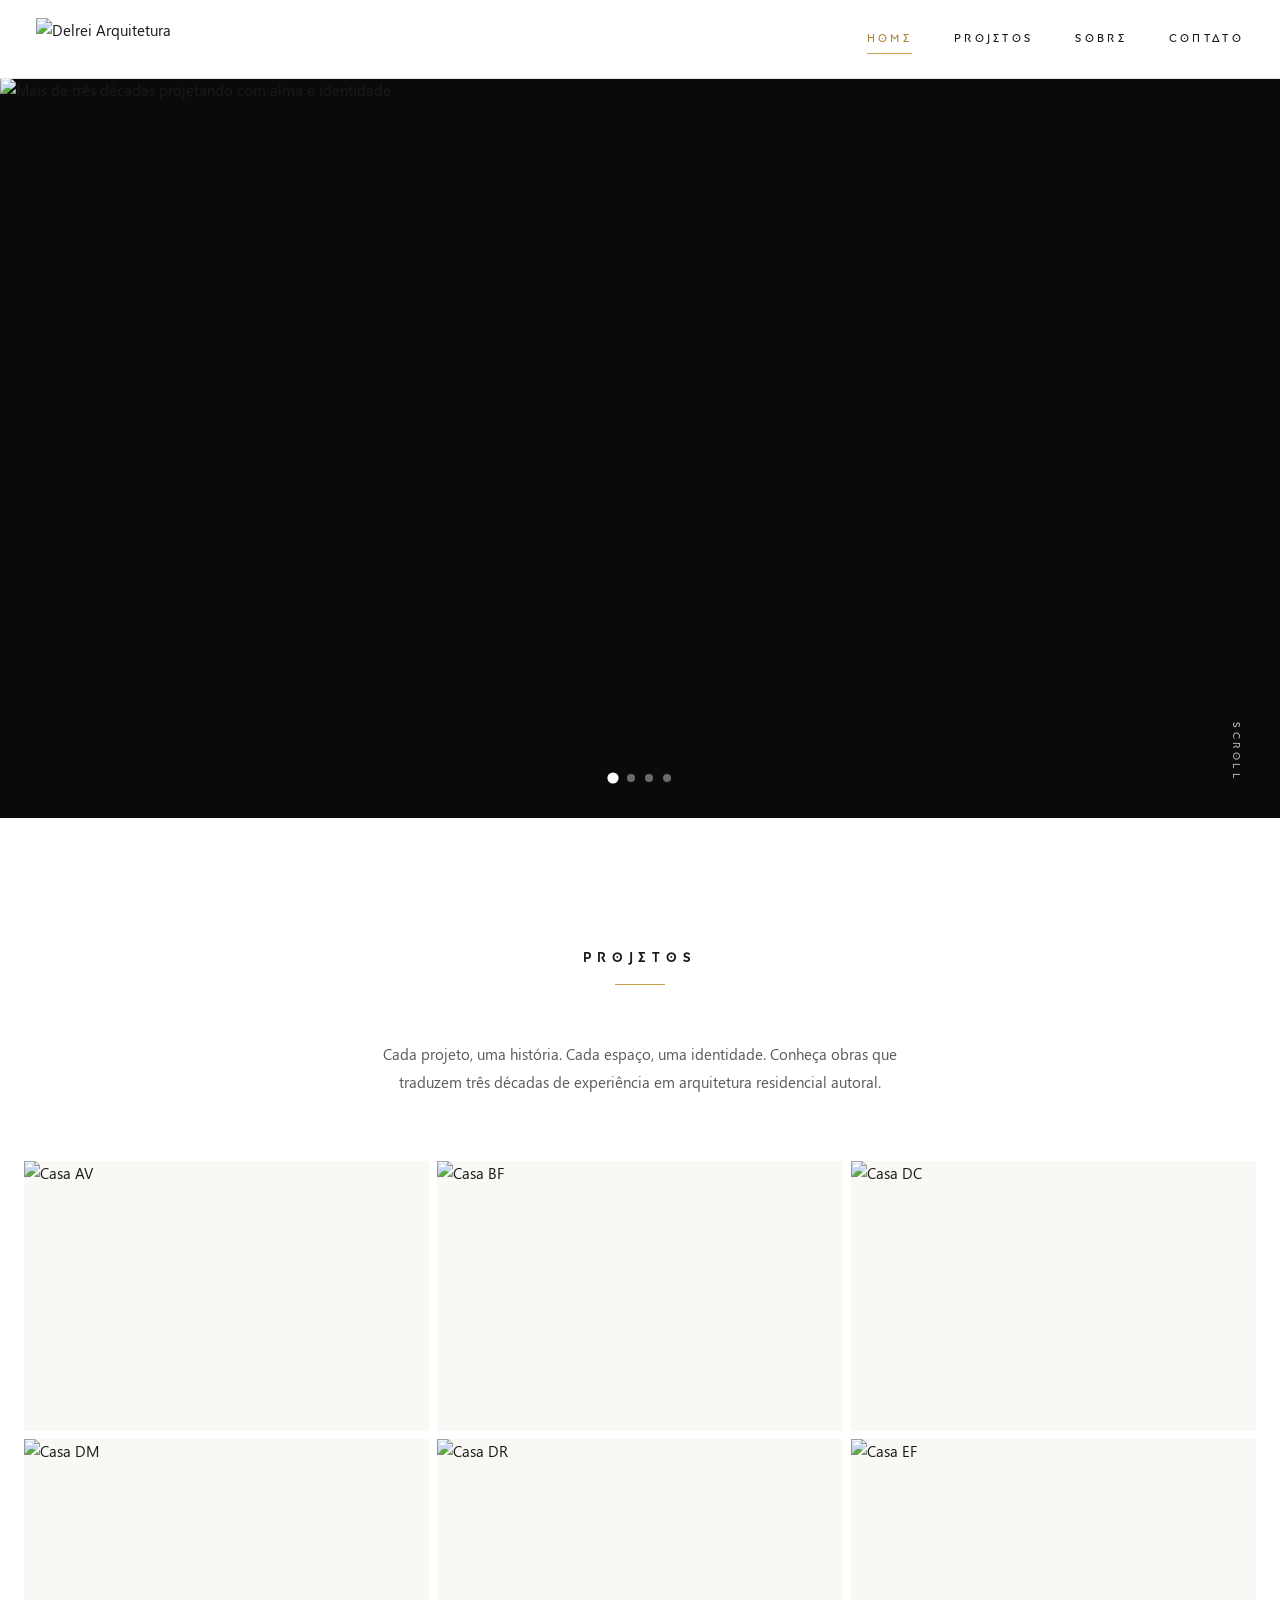
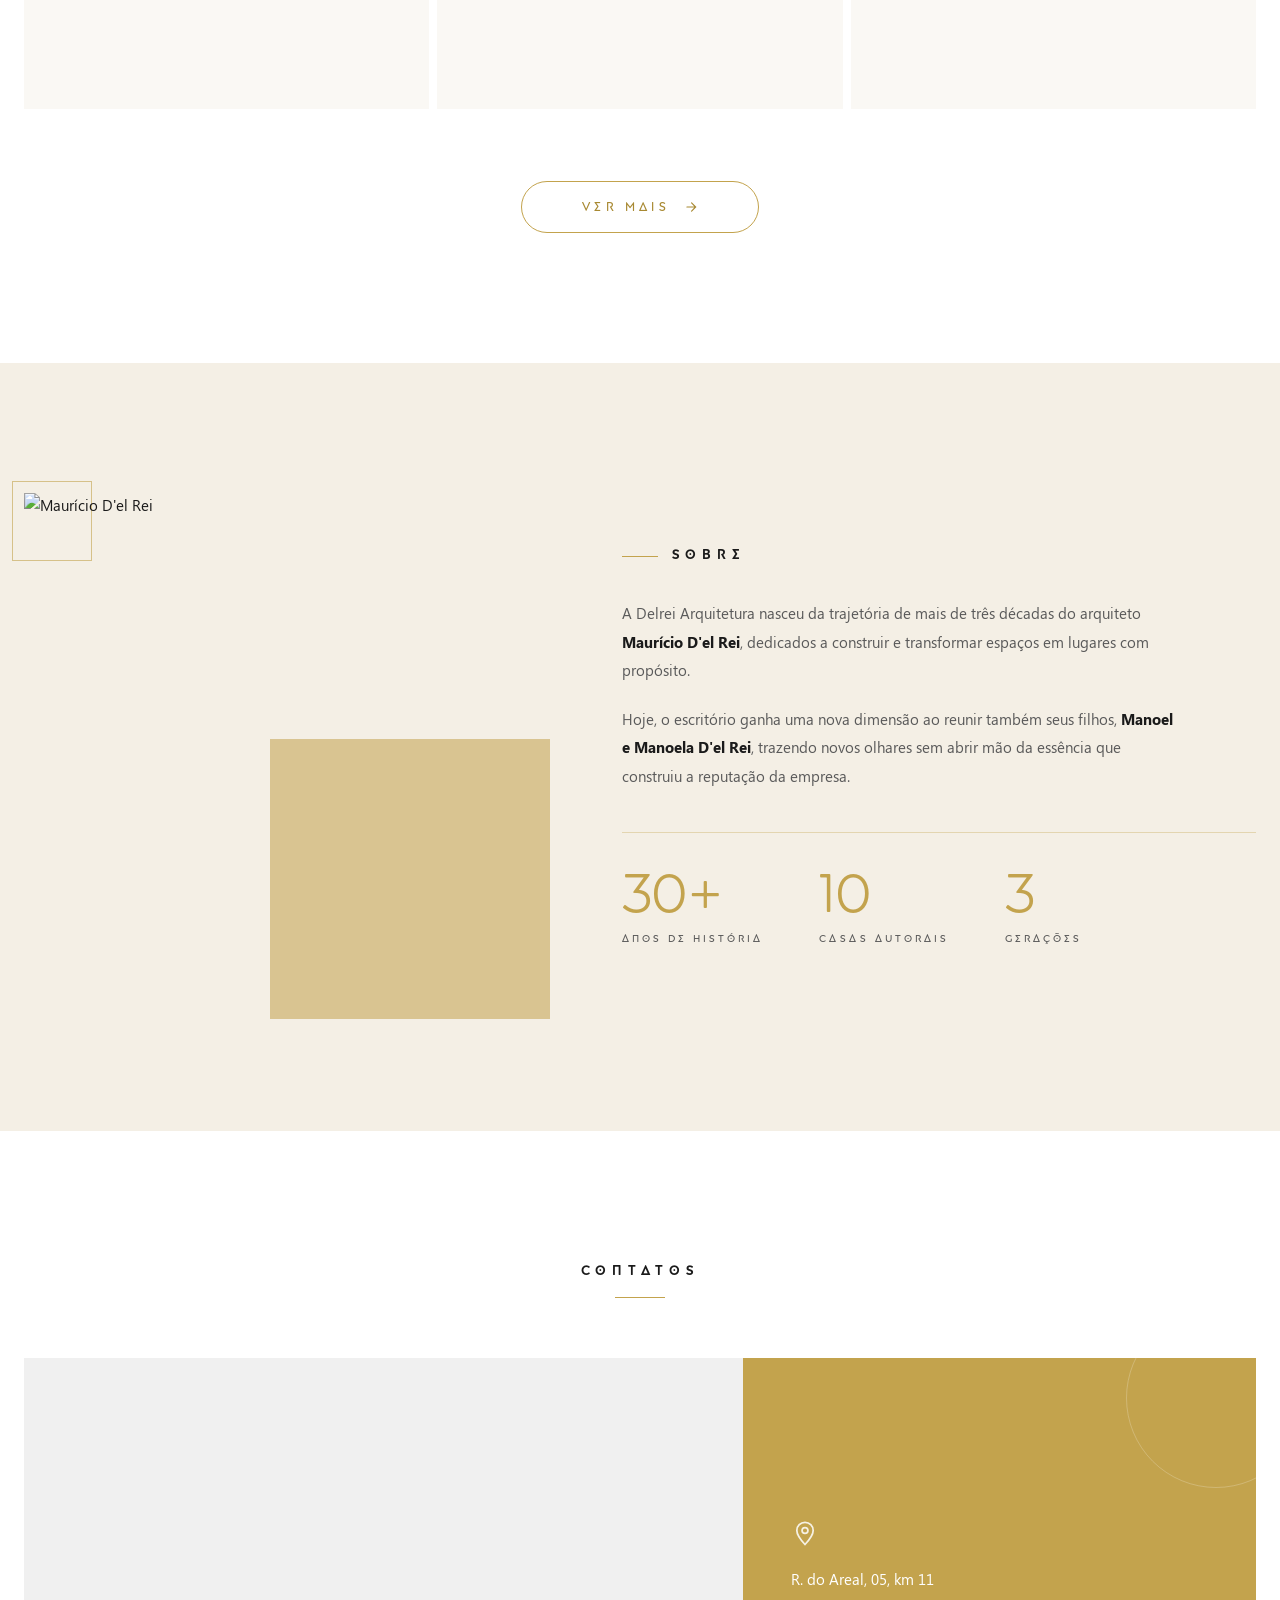
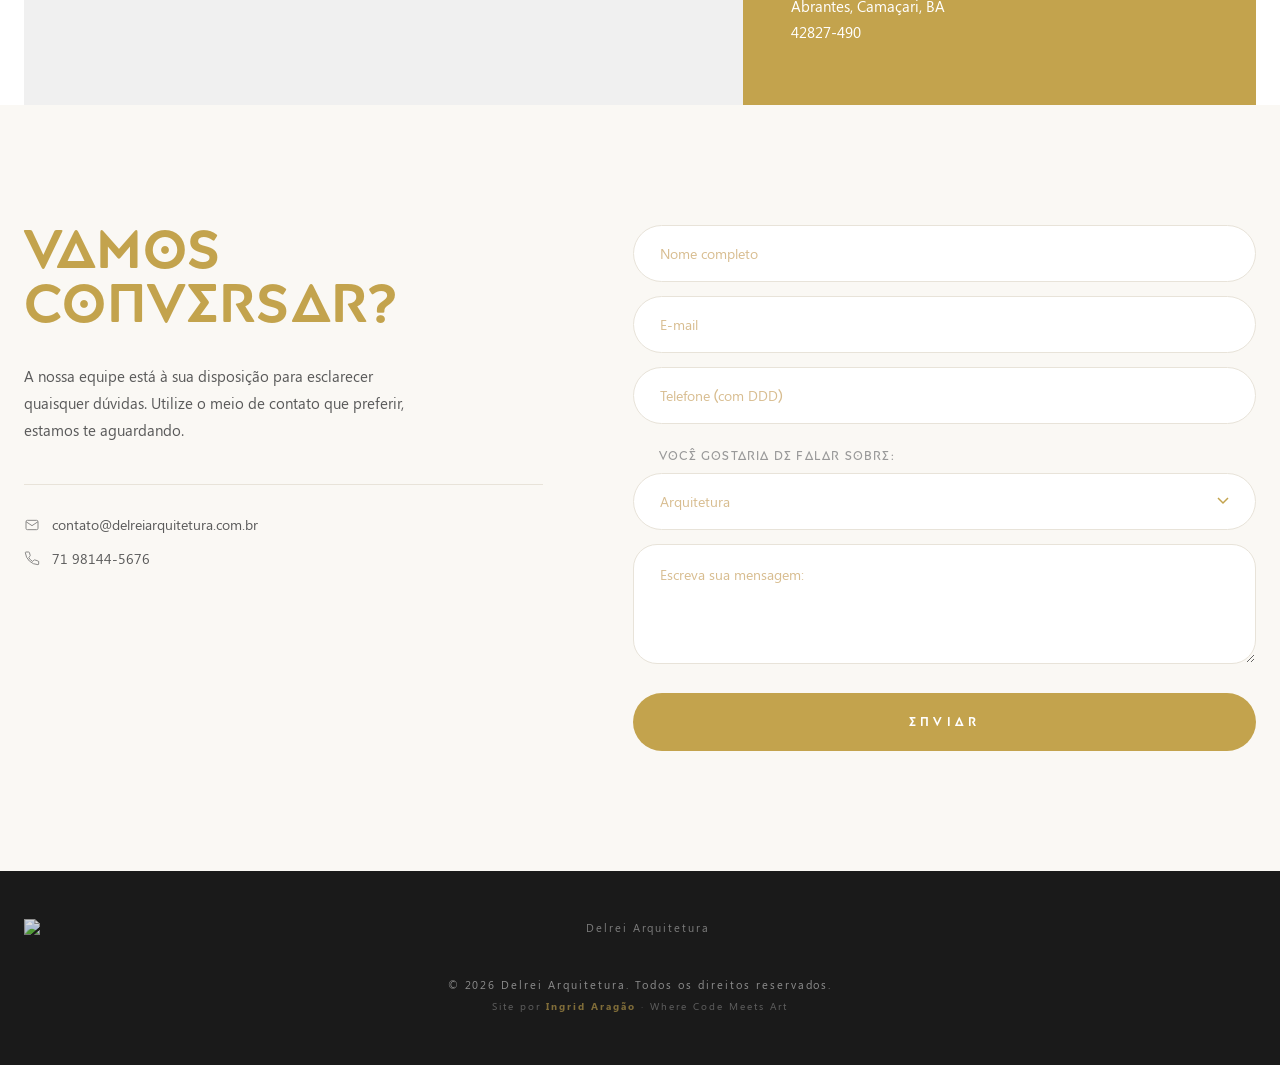
==== index.html @ cf005f05 "Add files via upload" ====
<!DOCTYPE html>
<html lang="pt-BR">
<head>
<meta charset="UTF-8">
<meta name="viewport" content="width=device-width, initial-scale=1">
<meta name="description" content="Delrei Arquitetura. Mais de três décadas projetando com alma e identidade. Camaçari, Bahia.">
<title>Delrei Arquitetura | Mais de três décadas projetando com alma e identidade</title>
<link rel="icon" type="image/png" href="img/logo-preto.png">
<style>
/* === FONTES OFICIAIS === */
@font-face{font-family:'Posterama';src:url('fonts/posterama-light.otf') format('opentype');font-weight:300;font-style:normal;font-display:swap}
@font-face{font-family:'Posterama';src:url('fonts/posterama-regular.otf') format('opentype');font-weight:400;font-style:normal;font-display:swap}
@font-face{font-family:'Posterama';src:url('fonts/posterama-semibold.otf') format('opentype');font-weight:600;font-style:normal;font-display:swap}
@font-face{font-family:'Posterama';src:url('fonts/posterama-bold.otf') format('opentype');font-weight:700;font-style:normal;font-display:swap}
@font-face{font-family:'Segoe UI';src:url('fonts/segoe-ui.ttf') format('truetype');font-weight:400;font-style:normal;font-display:swap}
@font-face{font-family:'Segoe UI';src:url('fonts/segoe-ui-bold.ttf') format('truetype');font-weight:700;font-style:normal;font-display:swap}
@font-face{font-family:'Segoe UI';src:url('fonts/segoe-ui-italic.ttf') format('truetype');font-weight:400;font-style:italic;font-display:swap}

:root{
  --gold:#C3A34D; --gold-dark:#A88932; --gold-soft:#D8BD90;
  --black:#1a1a1a; --grey-text:#5a5a5a; --grey-soft:#999; --grey-line:#e8e3d9;
  --cream:#FAF8F4; --cream-warm:#F4EFE5; --white:#FFFFFF;
  --font-display:'Posterama',sans-serif;
  --font-body:'Segoe UI','Posterama',sans-serif;
  --max-width:1340px; --section-padding:130px 24px;
}
*,*::before,*::after{box-sizing:border-box}
html{scroll-behavior:smooth}
body{margin:0;font-family:var(--font-body);font-weight:400;font-size:15px;line-height:1.7;color:var(--black);background:var(--white);-webkit-font-smoothing:antialiased;overflow-x:hidden}
img{max-width:100%;display:block}
a{color:inherit;text-decoration:none;transition:color .3s ease}
button{font-family:inherit;cursor:pointer;border:none;background:none;color:inherit}

/* SPLASH */
.splash{position:fixed;inset:0;z-index:9999;background:var(--white);display:flex;align-items:center;justify-content:center;transition:opacity .8s ease, visibility .8s ease}
.splash.is-hidden{opacity:0;visibility:hidden}
.splash img{width:200px;animation:splashIn 1s cubic-bezier(.16,1,.3,1)}
@keyframes splashIn{from{opacity:0;transform:translateY(10px)}to{opacity:1;transform:none}}

/* HEADER */
.site-header{position:fixed;top:0;left:0;right:0;z-index:100;background:rgba(255,255,255,.96);backdrop-filter:blur(14px);-webkit-backdrop-filter:blur(14px);border-bottom:1px solid var(--grey-line);transition:transform .4s ease}
.site-header.is-hidden{transform:translateY(-100%)}
.site-header .container{display:flex;align-items:center;justify-content:space-between;padding:18px 36px;max-width:none}
.site-logo img{height:42px;transition:opacity .3s}
.site-logo:hover img{opacity:.7}
.site-nav{display:flex;gap:42px}
.site-nav a{font-family:var(--font-display);font-size:11px;letter-spacing:.3em;text-transform:uppercase;font-weight:400;color:var(--black);position:relative;padding:6px 0}
.site-nav a::after{content:'';position:absolute;left:0;bottom:0;height:1px;width:0;background:var(--gold);transition:width .35s cubic-bezier(.16,1,.3,1)}
.site-nav a:hover::after,.site-nav a.active::after{width:100%}
.site-nav a.active{color:var(--gold-dark)}
.menu-toggle{display:none;width:32px;height:32px;flex-direction:column;justify-content:center;gap:6px}
.menu-toggle span{width:24px;height:1px;background:var(--black);transition:all .3s;display:block}
.menu-toggle.is-open span:nth-child(1){transform:translateY(7px) rotate(45deg)}
.menu-toggle.is-open span:nth-child(2){opacity:0}
.menu-toggle.is-open span:nth-child(3){transform:translateY(-7px) rotate(-45deg)}

/* HERO */
.hero{position:relative;height:calc(100vh - 78px);min-height:540px;max-height:740px;overflow:hidden;background:#0a0a0a;margin-top:78px}
.hero-slides{position:absolute;inset:0}
.hero-slide{position:absolute;inset:0;opacity:0;transition:opacity 1.6s ease}
.hero-slide.is-active{opacity:1}

/* Slide marca: imagem inteira centrada, sem cortar */
.hero-img-marca{width:100%;height:100%;object-fit:contain;object-position:center;background:#0a0a0a;animation:fadeIn 1.2s ease}
@keyframes fadeIn{from{opacity:.6}to{opacity:1}}

/* Slide projeto: background com quadrante CSS */
.hero-slide-projeto{background-size:cover;background-position:center;filter:grayscale(100%) contrast(1.06) brightness(.88)}
.hero-slide-projeto::after{content:'';position:absolute;inset:0;background:linear-gradient(135deg,rgba(0,0,0,.05) 0%,rgba(0,0,0,.4) 100%)}

/* Quadrante só aparece nos slides projeto */
.hero-quadrant{position:absolute;top:0;left:0;width:clamp(360px,46%,560px);height:clamp(320px,64%,460px);background:var(--gold);padding:48px 56px;display:flex;align-items:center;border-bottom-right-radius:60% 50%;z-index:2;overflow:hidden;opacity:0;transition:opacity .9s ease;pointer-events:none}
.hero-quadrant.is-visible{opacity:1;pointer-events:auto}
.hero-quadrant::before{content:'';position:absolute;inset:0;background:url('img/textura.png') no-repeat center/cover;opacity:.3;mix-blend-mode:overlay}
.hero-text{width:100%;opacity:0;position:absolute;left:56px;right:56px;top:50%;transform:translateY(-50%) translateY(8px);transition:opacity .9s ease,transform .9s ease}
.hero-text.is-active{opacity:1;transform:translateY(-50%) translateY(0)}
.hero-title{font-family:var(--font-display);font-size:clamp(28px,3.4vw,46px);font-weight:300;letter-spacing:.16em;text-transform:uppercase;color:var(--white);margin:0 0 16px}
.hero-eyebrow{display:block;font-family:var(--font-display);font-size:11px;letter-spacing:.4em;text-transform:uppercase;color:rgba(255,255,255,.85);margin-bottom:18px;font-weight:400}
.hero-link{display:inline-block;margin-top:8px;padding:11px 28px;border:1px solid rgba(255,255,255,.65);color:var(--white);font-family:var(--font-display);font-size:11px;letter-spacing:.3em;text-transform:uppercase;border-radius:60px;transition:all .35s ease;width:fit-content;cursor:pointer;font-weight:400}
.hero-link:hover{background:var(--white);color:var(--gold-dark);border-color:var(--white)}

.hero-dots{position:absolute;bottom:36px;left:50%;transform:translateX(-50%);display:flex;gap:10px;z-index:3}
.hero-dot{width:8px;height:8px;border-radius:50%;background:rgba(255,255,255,.4);border:none;padding:0;transition:all .35s;cursor:pointer}
.hero-dot.is-active{background:var(--white);transform:scale(1.4)}
.hero-scroll{position:absolute;bottom:36px;right:36px;font-family:var(--font-display);font-size:10px;letter-spacing:.35em;text-transform:uppercase;color:rgba(255,255,255,.7);writing-mode:vertical-rl;z-index:3;animation:scrollHint 2.4s ease-in-out infinite}
@keyframes scrollHint{0%,100%{transform:translateY(0);opacity:.7}50%{transform:translateY(8px);opacity:1}}

/* TEXTURA SUTIL DE FUNDO */
.with-texture{position:relative}
.with-texture::before{content:'';position:absolute;inset:0;background:url('img/textura.png') no-repeat center/cover;opacity:.18;pointer-events:none;z-index:0}
.with-texture > *{position:relative;z-index:1}

/* SECTION TITLE */
.section-title{font-family:var(--font-display);font-size:13px;font-weight:600;letter-spacing:.45em;text-transform:uppercase;color:var(--black);margin:0 auto 56px;text-align:center;display:block;width:fit-content;position:relative}
.section-title::after{content:'';display:block;width:50px;height:1px;background:var(--gold);margin:14px auto 0}

/* PROJETOS */
.projetos{padding:var(--section-padding);background:var(--white);overflow:hidden}
.projetos-intro{text-align:center;max-width:580px;margin:0 auto 64px;color:var(--grey-text);font-size:15px;line-height:1.85;font-family:var(--font-body)}
.projetos-grid{display:grid;grid-template-columns:repeat(3,1fr);gap:8px;max-width:var(--max-width);margin:0 auto 72px}
.projeto-card{position:relative;overflow:hidden;aspect-ratio:3/2;cursor:pointer;display:block;background:var(--cream)}
.projeto-card img{width:100%;height:100%;object-fit:cover;transition:transform 1.2s cubic-bezier(.16,1,.3,1);filter:saturate(.9)}
.projeto-card:hover img{transform:scale(1.06);filter:saturate(1.05)}
.projeto-card::after{content:'';position:absolute;inset:0;background:rgba(0,0,0,0);transition:background .55s ease;z-index:1}
.projeto-card:hover::after{background:rgba(0,0,0,.62)}
.projeto-name{position:absolute;inset:0;display:flex;flex-direction:column;align-items:center;justify-content:center;text-align:center;color:var(--white);font-family:var(--font-display);font-size:clamp(15px,1.6vw,22px);font-weight:300;letter-spacing:.4em;text-transform:uppercase;padding:20px;opacity:0;transform:translateY(10px);transition:opacity .55s ease, transform .55s ease;z-index:2;pointer-events:none}
.projeto-card:hover .projeto-name{opacity:1;transform:translateY(0)}
.projeto-name::after{content:'';display:block;width:24px;height:1px;background:var(--gold);margin-top:14px;opacity:0;transition:opacity .55s ease .15s}
.projeto-card:hover .projeto-name::after{opacity:1}

.btn-vermais{display:flex;align-items:center;justify-content:center;gap:14px;margin:0 auto;padding:18px 60px;background:transparent;border:1px solid var(--gold);color:var(--gold-dark);font-family:var(--font-display);font-size:12px;letter-spacing:.35em;text-transform:uppercase;font-weight:400;border-radius:60px;cursor:pointer;transition:all .4s ease;width:fit-content}
.btn-vermais:hover{background:var(--gold);color:var(--white);transform:translateY(-2px);box-shadow:0 12px 28px rgba(195,163,77,.3)}
.btn-vermais svg{width:14px;height:14px;transition:transform .35s}
.btn-vermais:hover svg{transform:translateX(4px)}

/* SOBRE */
.sobre{padding:var(--section-padding);background:var(--cream-warm);overflow:hidden}
.sobre-grid{display:grid;grid-template-columns:1fr 1.25fr;gap:90px;align-items:center;max-width:var(--max-width);margin:0 auto}
.sobre-image{position:relative}
.sobre-image img{width:100%;aspect-ratio:1/1;object-fit:cover;position:relative;z-index:1}
.sobre-image::before{content:'';position:absolute;bottom:-18px;right:-18px;width:55%;height:55%;background:var(--gold);z-index:0;opacity:.55}
.sobre-image::after{content:'';position:absolute;top:-12px;left:-12px;width:80px;height:80px;border:1px solid var(--gold);z-index:0;opacity:.6}
.sobre-content .section-title{margin:0 0 32px;text-align:left;width:auto;padding-left:50px;display:block}
.sobre-content .section-title::after{display:none}
.sobre-content .section-title::before{content:'';position:absolute;left:0;top:50%;width:36px;height:1px;background:var(--gold)}
.sobre-text{font-family:var(--font-body);font-size:15px;line-height:1.9;color:var(--grey-text);margin-bottom:20px;max-width:560px}
.sobre-text strong{color:var(--black);font-weight:700}
.sobre-stats{display:flex;gap:56px;margin-top:42px;padding-top:36px;border-top:1px solid rgba(195,163,77,.35)}
.sobre-stat-num{font-family:var(--font-display);font-style:normal;font-size:54px;font-weight:300;color:var(--gold);line-height:1;display:block;letter-spacing:-.02em}
.sobre-stat-label{display:block;font-family:var(--font-display);font-size:10px;letter-spacing:.3em;text-transform:uppercase;color:var(--grey-text);margin-top:8px;font-weight:400}

/* CONTATOS */
.contatos{padding:130px 24px 0}
.contatos .section-title{margin-bottom:60px}
.contatos-grid{display:grid;grid-template-columns:1.4fr 1fr;max-width:var(--max-width);margin:0 auto;min-height:340px}
.map-wrapper{position:relative;background:#f0f0f0;overflow:hidden}
.map-wrapper iframe{width:100%;height:100%;min-height:340px;border:0;filter:grayscale(35%) contrast(1.05)}
.address-card{background:var(--gold);color:var(--white);padding:60px 48px;display:flex;flex-direction:column;justify-content:flex-end;position:relative;overflow:hidden}
.address-card::before{content:'';position:absolute;top:-50px;right:-50px;width:180px;height:180px;border:1px solid rgba(255,255,255,.22);border-radius:50%}
.address-card::after{content:'';position:absolute;inset:0;background:url('img/textura.png') no-repeat center/cover;opacity:.18;mix-blend-mode:overlay;pointer-events:none}
.address-card .address-icon{width:28px;height:28px;margin-bottom:18px;opacity:.85;position:relative;z-index:1}
.address-card p{font-family:var(--font-body);font-size:15px;line-height:1.75;margin:0;font-weight:400;position:relative;z-index:1}

/* FORM */
.contato-form{padding:120px 24px;background:var(--cream);position:relative;overflow:hidden}
.contato-form::before{content:'';position:absolute;inset:0;background:url('img/textura.png') no-repeat center/cover;opacity:.15;pointer-events:none}
.form-grid{display:grid;grid-template-columns:1fr 1.2fr;gap:90px;max-width:var(--max-width);margin:0 auto;align-items:start;position:relative;z-index:1}
.form-intro h2{font-family:var(--font-display);font-size:clamp(38px,4.2vw,60px);line-height:1;font-weight:600;text-transform:uppercase;color:var(--gold);margin:0 0 30px;letter-spacing:.02em}
.form-intro p{font-family:var(--font-body);font-size:15px;line-height:1.8;color:var(--grey-text);margin:0 0 16px;max-width:380px}
.form-contacts{margin-top:40px;padding-top:28px;border-top:1px solid var(--grey-line);font-size:14px;color:var(--grey-text)}
.form-contacts a{font-family:var(--font-body);color:var(--grey-text);display:flex;align-items:center;gap:12px;margin-bottom:10px;transition:color .3s}
.form-contacts a:hover{color:var(--gold-dark)}
.form-contacts svg{width:16px;height:16px;opacity:.7;flex-shrink:0}
.contato-form input,.contato-form select,.contato-form textarea{width:100%;padding:18px 26px;border:1px solid var(--grey-line);border-radius:100px;background:var(--white);font-family:var(--font-body);font-size:14px;color:var(--grey-text);margin-bottom:14px;outline:none;transition:all .3s ease}
.contato-form textarea{border-radius:24px;min-height:120px;resize:vertical;padding-top:20px}
.contato-form input:focus,.contato-form select:focus,.contato-form textarea:focus{border-color:var(--gold);box-shadow:0 4px 24px rgba(195,163,77,.18)}
.contato-form input::placeholder,.contato-form textarea::placeholder{color:var(--gold-soft);opacity:1;font-family:var(--font-body)}
.contato-form select{appearance:none;background-image:url("data:image/svg+xml;utf8,<svg xmlns='http://www.w3.org/2000/svg' viewBox='0 0 12 8'><path d='M1 1l5 5 5-5' stroke='%23C3A34D' stroke-width='1.5' fill='none'/></svg>");background-repeat:no-repeat;background-position:right 26px center;background-size:12px;color:var(--gold-soft)}
.contato-form .field-label{display:block;font-family:var(--font-display);font-size:12px;color:var(--grey-soft);margin:8px 26px 6px;letter-spacing:.1em;text-transform:uppercase}
.contato-form button[type="submit"]{width:100%;padding:22px;background:var(--gold);color:var(--white);border-radius:100px;font-family:var(--font-display);font-size:12px;letter-spacing:.35em;text-transform:uppercase;font-weight:600;border:none;cursor:pointer;transition:all .35s ease;margin-top:8px}
.contato-form button[type="submit"]:hover{background:var(--gold-dark);transform:translateY(-2px);box-shadow:0 14px 30px rgba(195,163,77,.4)}
.contato-form button[type="submit"]:disabled{opacity:.7;cursor:wait;transform:none}
.form-msg{padding:18px 24px;border-radius:60px;margin-bottom:18px;font-family:var(--font-body);font-size:13px;text-align:center}
.form-msg--ok{background:var(--white);border:1px solid var(--gold);color:var(--gold-dark)}

/* FOOTER */
.site-footer{padding:48px 24px;text-align:center;font-family:var(--font-body);font-size:11px;letter-spacing:.18em;background:var(--black);color:rgba(255,255,255,.5)}
.site-footer img{height:38px;margin:0 auto 18px;opacity:.85}
.site-footer a{color:var(--gold);font-weight:600}
.site-footer p{margin:0;line-height:1.9}

/* REVEAL */
.reveal{opacity:0;transform:translateY(28px);transition:opacity .9s ease,transform .9s ease}
.reveal.is-visible{opacity:1;transform:translateY(0)}
.reveal-stagger>*{opacity:0;transform:translateY(28px);transition:opacity .8s ease,transform .8s ease}
.reveal-stagger.is-visible>*{opacity:1;transform:translateY(0)}
.reveal-stagger.is-visible>*:nth-child(1){transition-delay:0s}
.reveal-stagger.is-visible>*:nth-child(2){transition-delay:.08s}
.reveal-stagger.is-visible>*:nth-child(3){transition-delay:.16s}
.reveal-stagger.is-visible>*:nth-child(4){transition-delay:.24s}
.reveal-stagger.is-visible>*:nth-child(5){transition-delay:.32s}
.reveal-stagger.is-visible>*:nth-child(6){transition-delay:.4s}
.reveal-stagger.is-visible>*:nth-child(7){transition-delay:.48s}
.reveal-stagger.is-visible>*:nth-child(8){transition-delay:.56s}
.reveal-stagger.is-visible>*:nth-child(9){transition-delay:.64s}
.reveal-stagger.is-visible>*:nth-child(10){transition-delay:.72s}

/* LIGHTBOX */
.lightbox{position:fixed;inset:0;background:rgba(10,10,10,.97);display:none;align-items:center;justify-content:center;z-index:9000}
.lightbox.is-open{display:flex}
.lightbox-content{position:relative;max-width:95%;max-height:95vh;width:100%;height:100%;display:flex;flex-direction:column;align-items:center;justify-content:center}
.lightbox-header{position:absolute;top:28px;left:0;right:0;display:flex;justify-content:space-between;align-items:flex-start;padding:0 36px;color:var(--white);z-index:1}
.lightbox-title-wrap{flex:1;text-align:center;padding:0 60px}
.lightbox-title{font-family:var(--font-display);font-size:14px;letter-spacing:.45em;text-transform:uppercase;font-weight:300;margin:0 0 6px;color:var(--white)}
.lightbox-counter{font-family:var(--font-display);font-size:11px;color:rgba(255,255,255,.55);letter-spacing:.25em;font-weight:400}
.lightbox-close{background:none;border:none;color:var(--white);font-size:36px;cursor:pointer;line-height:1;font-weight:200;padding:0;width:40px;height:40px;display:flex;align-items:center;justify-content:center;transition:transform .3s;flex-shrink:0}
.lightbox-close:hover{transform:rotate(90deg)}
.lightbox-img-wrap{display:flex;align-items:center;justify-content:center;width:100%;height:100%;padding:120px 100px 200px}
.lightbox-img{max-width:100%;max-height:100%;object-fit:contain;box-shadow:0 24px 70px rgba(0,0,0,.7)}
.lightbox-nav{position:absolute;top:50%;transform:translateY(-50%);background:rgba(255,255,255,.08);border:1px solid rgba(255,255,255,.18);color:var(--white);width:54px;height:54px;border-radius:50%;cursor:pointer;display:flex;align-items:center;justify-content:center;transition:all .3s;font-size:22px;backdrop-filter:blur(8px)}
.lightbox-nav:hover{background:var(--gold);border-color:var(--gold);transform:translateY(-50%) scale(1.08)}
.lightbox-prev{left:32px}
.lightbox-next{right:32px}
.lightbox-description{position:absolute;bottom:32px;left:50%;transform:translateX(-50%);max-width:760px;width:92%;text-align:center;color:rgba(255,255,255,.92);font-family:var(--font-body);font-size:14px;line-height:1.85;padding:24px 32px;background:rgba(0,0,0,.55);backdrop-filter:blur(10px);border-radius:12px;border:1px solid rgba(195,163,77,.2);font-weight:400;max-height:38vh;overflow-y:auto;scrollbar-width:thin;scrollbar-color:var(--gold) transparent}
.lightbox-description::-webkit-scrollbar{width:4px}
.lightbox-description::-webkit-scrollbar-thumb{background:var(--gold);border-radius:2px}

/* RESPONSIVE */
@media(max-width:1024px){
  .projetos-grid{grid-template-columns:repeat(2,1fr)}
  .sobre-grid{gap:60px}
}
@media(max-width:900px){
  :root{--section-padding:72px 20px}
  .menu-toggle{display:flex}
  .site-header .container{padding:14px 20px}
  .site-nav{position:fixed;top:64px;left:0;right:0;background:var(--white);flex-direction:column;padding:32px 24px;gap:22px;border-bottom:1px solid var(--grey-line);transform:translateY(-120%);transition:transform .45s ease;align-items:flex-start}
  .site-nav.is-open{transform:translateY(0)}
  .hero{margin-top:64px;height:calc(85vh - 64px);min-height:520px}
  .hero-quadrant{width:82%;height:50%;padding:32px 28px;border-bottom-right-radius:50% 40%}
  .hero-text{left:28px;right:28px}
  .sobre-grid{grid-template-columns:1fr;gap:48px}
  .sobre-image::before,.sobre-image::after{display:none}
  .sobre-stats{gap:32px}
  .sobre-stat-num{font-size:38px}
  .contatos-grid{grid-template-columns:1fr}
  .map-wrapper iframe{min-height:240px}
  .address-card{padding:36px 28px}
  .form-grid{grid-template-columns:1fr;gap:40px}
  .form-intro p{max-width:100%}
  .lightbox-img-wrap{padding:90px 16px 240px}
  .lightbox-nav{width:44px;height:44px}
  .lightbox-prev{left:12px}
  .lightbox-next{right:12px}
  .lightbox-description{font-size:13px;padding:18px 20px;line-height:1.7;max-height:42vh}
}
@media(max-width:600px){
  .projetos-grid{grid-template-columns:1fr;gap:8px}
  .projeto-name{font-size:16px;letter-spacing:.3em}
  .hero-title{font-size:24px;letter-spacing:.15em}
  .lightbox-header{padding:0 16px}
  .lightbox-title{font-size:12px;letter-spacing:.3em}
}
</style>
</head>
<body>

<div class="splash" id="splash">
  <img src="img/logo-preto.png" alt="Delrei Arquitetura">
</div>

<header class="site-header" id="header">
  <div class="container">
    <a href="#home" class="site-logo">
      <img src="img/logo-preto.png" alt="Delrei Arquitetura">
    </a>
    <nav class="site-nav" id="nav">
      <a href="#home" class="active">HOME</a>
      <a href="#projetos">PROJETOS</a>
      <a href="#sobre">SOBRE</a>
      <a href="#contato">CONTATO</a>
    </nav>
    <button class="menu-toggle" id="menuToggle" aria-label="Menu">
      <span></span><span></span><span></span>
    </button>
  </div>
</header>

<main id="home">

  <!-- HERO -->
  <section class="hero">
    <div class="hero-slides" id="heroSlides">
      <!-- SLIDE 1: banner real inteiro, sem quadrante CSS -->
      <div class="hero-slide is-active">
        <img src="img/banner-marca.jpg" class="hero-img-marca" alt="Mais de três décadas projetando com alma e identidade">
      </div>
      <!-- SLIDES 2-4: foto do projeto + quadrante CSS dourado -->
      <div class="hero-slide hero-slide-projeto" style="background-image:url('img/projetos/casa-av.jpg')"></div>
      <div class="hero-slide hero-slide-projeto" style="background-image:url('img/projetos/casa-bf.jpg')"></div>
      <div class="hero-slide hero-slide-projeto" style="background-image:url('img/projetos/casa-dc.jpg')"></div>
    </div>

    <!-- Quadrante só aparece nos slides 2-4 -->
    <div class="hero-quadrant" id="heroQuadrant">
      <div class="hero-text" data-tipo="projeto" data-projeto="casa-av">
        <span class="hero-eyebrow">Projeto em destaque</span>
        <h2 class="hero-title">Casa AV</h2>
        <button class="hero-link" data-open-projeto="casa-av">Ver projeto</button>
      </div>
      <div class="hero-text" data-tipo="projeto" data-projeto="casa-bf">
        <span class="hero-eyebrow">Projeto em destaque</span>
        <h2 class="hero-title">Casa BF</h2>
        <button class="hero-link" data-open-projeto="casa-bf">Ver projeto</button>
      </div>
      <div class="hero-text" data-tipo="projeto" data-projeto="casa-dc">
        <span class="hero-eyebrow">Projeto em destaque</span>
        <h2 class="hero-title">Casa DC</h2>
        <button class="hero-link" data-open-projeto="casa-dc">Ver projeto</button>
      </div>
    </div>

    <div class="hero-dots">
      <button class="hero-dot is-active" data-slide="0" aria-label="Slide 1"></button>
      <button class="hero-dot" data-slide="1" aria-label="Slide 2"></button>
      <button class="hero-dot" data-slide="2" aria-label="Slide 3"></button>
      <button class="hero-dot" data-slide="3" aria-label="Slide 4"></button>
    </div>
    <span class="hero-scroll">scroll</span>
  </section>

  <!-- PROJETOS -->
  <section id="projetos" class="projetos with-texture">
    <h2 class="section-title">Projetos</h2>
    <p class="projetos-intro reveal">Cada projeto, uma história. Cada espaço, uma identidade. Conheça obras que traduzem três décadas de experiência em arquitetura residencial autoral.</p>

    <div class="projetos-grid reveal-stagger" id="projetosGridHome">
      <!-- Vai mostrar 6 primeiros, "Ver mais" mostra os 4 restantes -->
      <a href="#" class="projeto-card" data-open-projeto="casa-av"><img src="img/projetos/casa-av.jpg" alt="Casa AV" loading="lazy"><span class="projeto-name">Casa AV</span></a>
      <a href="#" class="projeto-card" data-open-projeto="casa-bf"><img src="img/projetos/casa-bf.jpg" alt="Casa BF" loading="lazy"><span class="projeto-name">Casa BF</span></a>
      <a href="#" class="projeto-card" data-open-projeto="casa-dc"><img src="img/projetos/casa-dc.jpg" alt="Casa DC" loading="lazy"><span class="projeto-name">Casa DC</span></a>
      <a href="#" class="projeto-card" data-open-projeto="casa-dm"><img src="img/projetos/casa-dm.jpg" alt="Casa DM" loading="lazy"><span class="projeto-name">Casa DM</span></a>
      <a href="#" class="projeto-card" data-open-projeto="casa-dr"><img src="img/projetos/casa-dr.jpg" alt="Casa DR" loading="lazy"><span class="projeto-name">Casa DR</span></a>
      <a href="#" class="projeto-card" data-open-projeto="casa-ef"><img src="img/projetos/casa-ef.jpg" alt="Casa EF" loading="lazy"><span class="projeto-name">Casa EF</span></a>
      <a href="#" class="projeto-card oculto" data-open-projeto="casa-gs" style="display:none"><img src="img/projetos/casa-gs.jpg" alt="Casa GS" loading="lazy"><span class="projeto-name">Casa GS</span></a>
      <a href="#" class="projeto-card oculto" data-open-projeto="casa-pe" style="display:none"><img src="img/projetos/casa-pe.jpg" alt="Casa PE" loading="lazy"><span class="projeto-name">Casa PE</span></a>
      <a href="#" class="projeto-card oculto" data-open-projeto="casa-raf" style="display:none"><img src="img/projetos/casa-raf.jpg" alt="Casa RAF" loading="lazy"><span class="projeto-name">Casa RAF</span></a>
      <a href="#" class="projeto-card oculto" data-open-projeto="casa-rm" style="display:none"><img src="img/projetos/casa-rm.jpg" alt="Casa RM" loading="lazy"><span class="projeto-name">Casa RM</span></a>
    </div>

    <button class="btn-vermais" id="btnVerMais">
      <span id="btnVerMaisText">Ver mais</span>
      <svg viewBox="0 0 24 24" fill="none" stroke="currentColor" stroke-width="2" stroke-linecap="round"><path d="M5 12h14M13 5l7 7-7 7"/></svg>
    </button>
  </section>

  <!-- SOBRE -->
  <section id="sobre" class="sobre">
    <div class="sobre-grid">
      <div class="sobre-image reveal">
        <img src="img/mauricio-sobre.jpg" alt="Maurício D'el Rei">
      </div>
      <div class="sobre-content reveal">
        <h2 class="section-title">Sobre</h2>
        <p class="sobre-text">A Delrei Arquitetura nasceu da trajetória de mais de três décadas do arquiteto <strong>Maurício D'el Rei</strong>, dedicados a construir e transformar espaços em lugares com propósito.</p>
        <p class="sobre-text">Hoje, o escritório ganha uma nova dimensão ao reunir também seus filhos, <strong>Manoel e Manoela D'el Rei</strong>, trazendo novos olhares sem abrir mão da essência que construiu a reputação da empresa.</p>
        <div class="sobre-stats">
          <div>
            <span class="sobre-stat-num">30+</span>
            <span class="sobre-stat-label">Anos de história</span>
          </div>
          <div>
            <span class="sobre-stat-num">10</span>
            <span class="sobre-stat-label">Casas autorais</span>
          </div>
          <div>
            <span class="sobre-stat-num">3</span>
            <span class="sobre-stat-label">Gerações</span>
          </div>
        </div>
      </div>
    </div>
  </section>

  <!-- CONTATOS -->
  <section id="contato" class="contatos">
    <h2 class="section-title">Contatos</h2>
    <div class="contatos-grid reveal">
      <div class="map-wrapper">
        <iframe src="https://www.google.com/maps?q=R.+do+Areal,+05+-+km+11+-+Abrantes,+Camaçari+-+BA,+42827-490&output=embed" loading="lazy" referrerpolicy="no-referrer-when-downgrade"></iframe>
      </div>
      <div class="address-card">
        <svg class="address-icon" viewBox="0 0 24 24" fill="none" stroke="currentColor" stroke-width="1.5"><path d="M12 21s-7-7.5-7-12a7 7 0 0 1 14 0c0 4.5-7 12-7 12z"/><circle cx="12" cy="9" r="2.5"/></svg>
        <p>R. do Areal, 05, km 11<br>Abrantes, Camaçari, BA<br>42827-490</p>
      </div>
    </div>
  </section>

  <!-- FORM -->
  <section class="contato-form">
    <div class="form-grid">
      <div class="form-intro reveal">
        <h2>Vamos conversar?</h2>
        <p>A nossa equipe está à sua disposição para esclarecer quaisquer dúvidas. Utilize o meio de contato que preferir, estamos te aguardando.</p>
        <div class="form-contacts">
          <a href="mailto:contato@delreiarquitetura.com.br">
            <svg viewBox="0 0 24 24" fill="none" stroke="currentColor" stroke-width="1.5"><rect x="3" y="5" width="18" height="14" rx="2"/><path d="M3 7l9 6 9-6"/></svg>
            contato@delreiarquitetura.com.br
          </a>
          <a href="tel:+5571981445676">
            <svg viewBox="0 0 24 24" fill="none" stroke="currentColor" stroke-width="1.5"><path d="M22 16.92V21a1 1 0 0 1-1.11 1A19.79 19.79 0 0 1 2 4.11 1 1 0 0 1 3 3h4.09a1 1 0 0 1 1 .75l1.27 4.55a1 1 0 0 1-.27 1L7 11.21a16 16 0 0 0 6 6l1.91-2.09a1 1 0 0 1 1-.27l4.55 1.27a1 1 0 0 1 .75 1z"/></svg>
            71 98144-5676
          </a>
        </div>
      </div>
      <div class="reveal">
        <div class="form-msg form-msg--ok" id="formMsg" style="display:none">Mensagem enviada com sucesso. Em breve entraremos em contato.</div>
        <form id="contatoForm">
          <input type="text" name="nome" placeholder="Nome completo" required>
          <input type="email" name="email" placeholder="E-mail" required>
          <input type="tel" name="telefone" placeholder="Telefone (com DDD)">
          <label class="field-label">Você gostaria de falar sobre:</label>
          <select name="assunto">
            <option>Arquitetura</option>
            <option>Reforma</option>
            <option>Consultoria</option>
            <option>Outro</option>
          </select>
          <textarea name="mensagem" placeholder="Escreva sua mensagem:" required></textarea>
          <button type="submit" id="submitBtn">Enviar</button>
        </form>
      </div>
    </div>
  </section>

</main>

<footer class="site-footer">
  <img src="img/logo-branco.png" alt="Delrei Arquitetura">
  <p>&copy; 2026 Delrei Arquitetura. Todos os direitos reservados.<br>
  <small style="opacity:.6;font-size:10px">Site por <a href="https://ingridaragao.com" target="_blank" rel="noopener">Ingrid Aragão</a> &middot; Where Code Meets Art</small></p>
</footer>

<!-- LIGHTBOX -->
<div class="lightbox" id="lightbox">
  <div class="lightbox-content">
    <div class="lightbox-header">
      <span style="width:40px"></span>
      <div class="lightbox-title-wrap">
        <h3 class="lightbox-title" id="lbTitle">Projeto</h3>
        <span class="lightbox-counter" id="lbCounter">1 / 9</span>
      </div>
      <button class="lightbox-close" id="lbClose" aria-label="Fechar">&times;</button>
    </div>
    <div class="lightbox-img-wrap">
      <img class="lightbox-img" id="lbImg" alt="">
    </div>
    <button class="lightbox-nav lightbox-prev" id="lbPrev" aria-label="Anterior">&#8249;</button>
    <button class="lightbox-nav lightbox-next" id="lbNext" aria-label="Próxima">&#8250;</button>
    <div class="lightbox-description" id="lbDesc"></div>
  </div>
</div>

<script>
const projetos = {
  'casa-av': {nome:'Casa AV', fotos:9, desc:'Residência em madeira lamelada colada, desenhada para se integrar de forma sutil à paisagem e à topografia natural do terreno, com implantação elevada que preserva o solo e amplia a conexão com o entorno. A referência da arquitetura de Bali se expressa nos elementos da cobertura, que reforçam a identidade tropical e a leveza do projeto, enquanto os ambientes integrados promovem amplitude, convivência e continuidade visual. O olhar é conduzido ao gazebo na área da piscina, ponto focal da proposta e espaço dedicado ao relaxamento, à contemplação e ao bem-estar.'},
  'casa-bf': {nome:'Casa BF', fotos:9, desc:'Implantada em meio à vegetação existente, a casa foi concebida para se integrar à mata e acompanhar a topografia natural do terreno, criando uma relação de imersão entre arquitetura e paisagem. A estrutura em madeira lamelada colada reforça a leveza do conjunto e a conexão com o entorno, enquanto a presença marcante da vegetação amplia a sensação de abrigo e acolhimento. O acesso principal se destaca por uma ampla escadaria de madeira, composta por degraus largos que conduzem diretamente à área de lazer, transformando a chegada em um percurso de transição e valorizando a experiência espacial desde a entrada.'},
  'casa-dc': {nome:'Casa DC', fotos:16, desc:'Implantada em um terreno de declive acentuado, a casa explora a topografia como elemento central da proposta, criando uma composição marcada pela leveza e pela sensação de suspensão. A estrutura em madeira lamelada colada permite que a área social e de lazer se projetem sobre o terreno, quase flutuando em meio à vegetação, o que reforça a integração com a paisagem e a experiência de imersão no entorno natural. Os ambientes foram pensados de forma fluida e integrada, enquanto a cobertura com amplo balanço acentua a horizontalidade do conjunto e contribui para a identidade contemporânea do projeto. A organização dos níveis acompanha o relevo, posicionando os espaços íntimos junto ao acesso superior e conduzindo as áreas de convivência para um nível mais baixo, abraçado pela natureza.'},
  'casa-dm': {nome:'Casa DM', fotos:12, desc:'Marcada pela estrutura em madeira lamelada colada, a casa se destaca pelo grande painel em brise de madeira que percorre a porção superior da fachada, conferindo identidade e um desenho singular ao conjunto. O acesso acontece por um pátio coberto com pergolado e vidro, que qualifica a chegada e distribui de forma fluida os percursos entre a sala de estar e a circulação principal. Nos fundos, a ampla área de lazer se integra ao espaço gourmet, concebido como extensão da cozinha e do convívio social, reforçando a continuidade entre interior e exterior. No pavimento superior, os quartos se organizam de forma reservada, garantindo privacidade sem comprometer a unidade da proposta.'},
  'casa-dr': {nome:'Casa DR', fotos:9, desc:'Com estrutura mista em madeira e concreto, a casa é marcada pela forte horizontalidade de sua arquitetura, evidenciada pela composição linear dos volumes e pela relação direta com o terreno. A implantação foi definida a partir da orientação solar, posicionando a área de lazer na porção frontal do lote para aproveitar de forma estratégica o poente e valorizar a vivência dos espaços externos. A organização interna acompanha a topografia natural, concentrando a área social no pavimento térreo, no nível da rua, enquanto os quartos se distribuem no pavimento inferior, garantindo maior privacidade e uma integração mais reservada com o relevo do terreno.'},
  'casa-ef': {nome:'Casa EF', fotos:8, desc:'Desenvolvida em estrutura mista de madeira lamelada colada e concreto, a casa se organiza em três pavimentos que acompanham a lógica funcional e a topografia do terreno. A composição valoriza a clareza dos níveis e a fluidez entre os usos, distribuindo os espaços de apoio no pavimento inferior, as áreas sociais no nível principal e os ambientes íntimos no pavimento superior. Como elemento de destaque, a piscina suspensa assume papel central na proposta, integrando-se à arquitetura como extensão estrutural do volume e reforçando a leveza e a sofisticação do conjunto.'},
  'casa-gs': {nome:'Casa GS', fotos:9, desc:'Toda estruturada em madeira lamelada colada, a casa tem sua arquitetura marcada por uma grande passarela que organiza e conecta os principais ambientes, conduzindo de forma contínua o percurso entre as áreas de estar interna e externa, a cozinha, o espaço gourmet e a área de lazer ao fundo, o que reforça a fluidez da proposta e valoriza a experiência espacial ao longo da residência. As áreas sociais se concentram no pavimento inferior, enquanto os quartos ocupam o nível superior, garantindo uma organização clara e funcional, ao mesmo tempo em que o paisagismo integrado permite que a vegetação permeie os espaços e pareça adentrar a casa, intensificando a conexão entre interior e natureza.'},
  'casa-pe': {nome:'Casa PE', fotos:12, desc:'Com estrutura mista em madeira engenheirada e bloco estrutural de concreto aparente, a casa se destaca pela cobertura ampla, marcada por um grande beiral inclinado que confere presença arquitetônica e reforça a proteção dos espaços. Os ambientes sociais foram concebidos de forma totalmente integrada, conectando sala, cozinha gourmet e área de lazer com piscina em uma experiência contínua de convivência. No pavimento superior, uma passarela atravessa o vazio sobre a sala e articula o acesso aos quartos, criando um elemento de ligação que valoriza a espacialidade interna e a relação entre os níveis.'},
  'casa-raf': {nome:'Casa RAF', fotos:7, desc:'Em estrutura de madeira lamelada colada, a casa valoriza a experiência da chegada ao revelar, logo em frente à entrada principal, um amplo jardim interno emoldurado por uma parede de pedra, criando um ponto de respiro e conexão imediata com a natureza. No térreo, os ambientes sociais se desenvolvem de forma integrada, reunindo cozinha, sala de estar, sala de TV e área de lazer em uma composição fluida e contínua. No pavimento superior, os quartos se organizam de forma mais reservada, enquanto a fachada é marcada pelo contorno em muxarabis, elemento que confere identidade, leveza e controle de luz ao volume.'},
  'casa-rm': {nome:'Casa RM', fotos:10, desc:'Totalmente estruturada em madeira lamelada colada e envolvida pela vegetação nativa, a casa térrea foi concebida para se integrar de forma natural ao entorno e valorizar a relação contínua entre interior e exterior. Os ambientes sociais se desenvolvem de forma fluida, conectando sala de estar, cozinha gourmet e a área de lazer com piscina em um único eixo de convivência. Os quartos se orientam para esse espaço externo, fortalecendo a sensação de acolhimento e a vivência da área de lazer como núcleo da casa. A fachada em pedra, que se estende para o interior, reforça a unidade material do projeto e acrescenta textura e permanência à arquitetura.'},
};

window.addEventListener('load', () => {
  setTimeout(() => document.getElementById('splash').classList.add('is-hidden'), 600);
});

/* HERO CAROUSEL: slide 0 = marca (sem quadrante), 1-3 = projetos (com quadrante) */
const slides = document.querySelectorAll('.hero-slide');
const texts = document.querySelectorAll('.hero-text');
const dots = document.querySelectorAll('.hero-dot');
const quadrant = document.getElementById('heroQuadrant');
let current = 0;
let timer = null;
function show(i){
  slides.forEach((s,k) => s.classList.toggle('is-active', k===i));
  dots.forEach((d,k) => d.classList.toggle('is-active', k===i));
  if (i === 0) {
    quadrant.classList.remove('is-visible');
    texts.forEach(t => t.classList.remove('is-active'));
  } else {
    quadrant.classList.add('is-visible');
    texts.forEach((t,k) => t.classList.toggle('is-active', k === i - 1));
  }
  current = i;
}
function next(){ show((current+1) % slides.length); }
function start(){ timer = setInterval(next, 5500); }
start();
dots.forEach((d,i) => d.addEventListener('click', () => { clearInterval(timer); show(i); start(); }));
const heroEl = document.querySelector('.hero');
heroEl.addEventListener('mouseenter', () => clearInterval(timer));
heroEl.addEventListener('mouseleave', start);

/* MOBILE MENU */
const toggle = document.getElementById('menuToggle');
const nav = document.getElementById('nav');
toggle.addEventListener('click', () => {
  toggle.classList.toggle('is-open');
  nav.classList.toggle('is-open');
});
nav.querySelectorAll('a').forEach(a => a.addEventListener('click', () => {
  toggle.classList.remove('is-open');
  nav.classList.remove('is-open');
}));

/* HEADER */
const header = document.getElementById('header');
let lastScroll = 0;
window.addEventListener('scroll', () => {
  const y = window.scrollY;
  if (y > lastScroll && y > 200) header.classList.add('is-hidden');
  else header.classList.remove('is-hidden');
  lastScroll = y;
}, {passive:true});

/* ACTIVE LINK */
const sections = document.querySelectorAll('main section[id]');
const links = document.querySelectorAll('.site-nav a');
window.addEventListener('scroll', () => {
  const y = window.scrollY + 140;
  let active = 'home';
  sections.forEach(s => { if (y >= s.offsetTop) active = s.id; });
  links.forEach(l => l.classList.toggle('active', l.getAttribute('href') === '#' + active));
}, {passive:true});

/* REVEAL */
const obs = new IntersectionObserver((entries) => {
  entries.forEach(e => {
    if (e.isIntersecting) {
      e.target.classList.add('is-visible');
      obs.unobserve(e.target);
    }
  });
}, {threshold:.12, rootMargin:'0px 0px -60px 0px'});
document.querySelectorAll('.reveal, .reveal-stagger').forEach(el => obs.observe(el));

/* BTN VER MAIS */
const btnVerMais = document.getElementById('btnVerMais');
const btnVerMaisText = document.getElementById('btnVerMaisText');
const ocultos = document.querySelectorAll('.projeto-card.oculto');
let expandido = false;
btnVerMais.addEventListener('click', () => {
  expandido = !expandido;
  ocultos.forEach((c, i) => {
    if (expandido) {
      c.style.display = '';
      // Stagger animation
      c.style.opacity = '0';
      c.style.transform = 'translateY(20px)';
      setTimeout(() => {
        c.style.transition = 'opacity .6s ease, transform .6s ease';
        c.style.opacity = '1';
        c.style.transform = 'translateY(0)';
      }, 60 * i);
    } else {
      c.style.display = 'none';
    }
  });
  btnVerMaisText.textContent = expandido ? 'Ver menos' : 'Ver mais';
  if (!expandido) {
    document.getElementById('projetos').scrollIntoView({behavior:'smooth', block:'start'});
  }
});

/* LIGHTBOX */
const lb = document.getElementById('lightbox');
const lbImg = document.getElementById('lbImg');
const lbTitle = document.getElementById('lbTitle');
const lbCounter = document.getElementById('lbCounter');
const lbDesc = document.getElementById('lbDesc');
const lbClose = document.getElementById('lbClose');
const lbPrev = document.getElementById('lbPrev');
const lbNext = document.getElementById('lbNext');
let lbProj = null, lbIdx = 0;

function openProjeto(slug){
  const p = projetos[slug];
  if (!p) return;
  lbProj = slug;
  lbIdx = 0;
  lbTitle.textContent = p.nome;
  lbDesc.textContent = p.desc;
  showLbImg();
  lb.classList.add('is-open');
  document.body.style.overflow = 'hidden';
}
function showLbImg(){
  const p = projetos[lbProj];
  const num = String(lbIdx + 1).padStart(2, '0');
  lbImg.src = `img/galerias/${lbProj}/${num}.jpg`;
  lbImg.alt = `${p.nome} - foto ${lbIdx+1}`;
  lbCounter.textContent = `${lbIdx+1} / ${p.fotos}`;
}
function closeLb(){
  lb.classList.remove('is-open');
  document.body.style.overflow = '';
}
function navLb(dir){
  const p = projetos[lbProj];
  lbIdx = (lbIdx + dir + p.fotos) % p.fotos;
  showLbImg();
}
document.querySelectorAll('[data-open-projeto]').forEach(el => {
  el.addEventListener('click', e => {
    e.preventDefault();
    openProjeto(el.dataset.openProjeto);
  });
});
lbClose.addEventListener('click', closeLb);
lbPrev.addEventListener('click', () => navLb(-1));
lbNext.addEventListener('click', () => navLb(1));
lb.addEventListener('click', e => { if (e.target === lb) closeLb(); });
document.addEventListener('keydown', e => {
  if (!lb.classList.contains('is-open')) return;
  if (e.key === 'Escape') closeLb();
  if (e.key === 'ArrowLeft') navLb(-1);
  if (e.key === 'ArrowRight') navLb(1);
});

let touchX = 0;
lb.addEventListener('touchstart', e => touchX = e.touches[0].clientX, {passive:true});
lb.addEventListener('touchend', e => {
  const dx = e.changedTouches[0].clientX - touchX;
  if (Math.abs(dx) > 50) navLb(dx > 0 ? -1 : 1);
}, {passive:true});

/* FORM */
const form = document.getElementById('contatoForm');
const formMsg = document.getElementById('formMsg');
const submitBtn = document.getElementById('submitBtn');
form.addEventListener('submit', e => {
  e.preventDefault();
  submitBtn.disabled = true;
  submitBtn.textContent = 'Enviando...';
  setTimeout(() => {
    form.reset();
    formMsg.style.display = 'block';
    submitBtn.disabled = false;
    submitBtn.textContent = 'Enviar';
    setTimeout(() => formMsg.style.display = 'none', 6000);
  }, 1200);
});
</script>
</body>
</html>
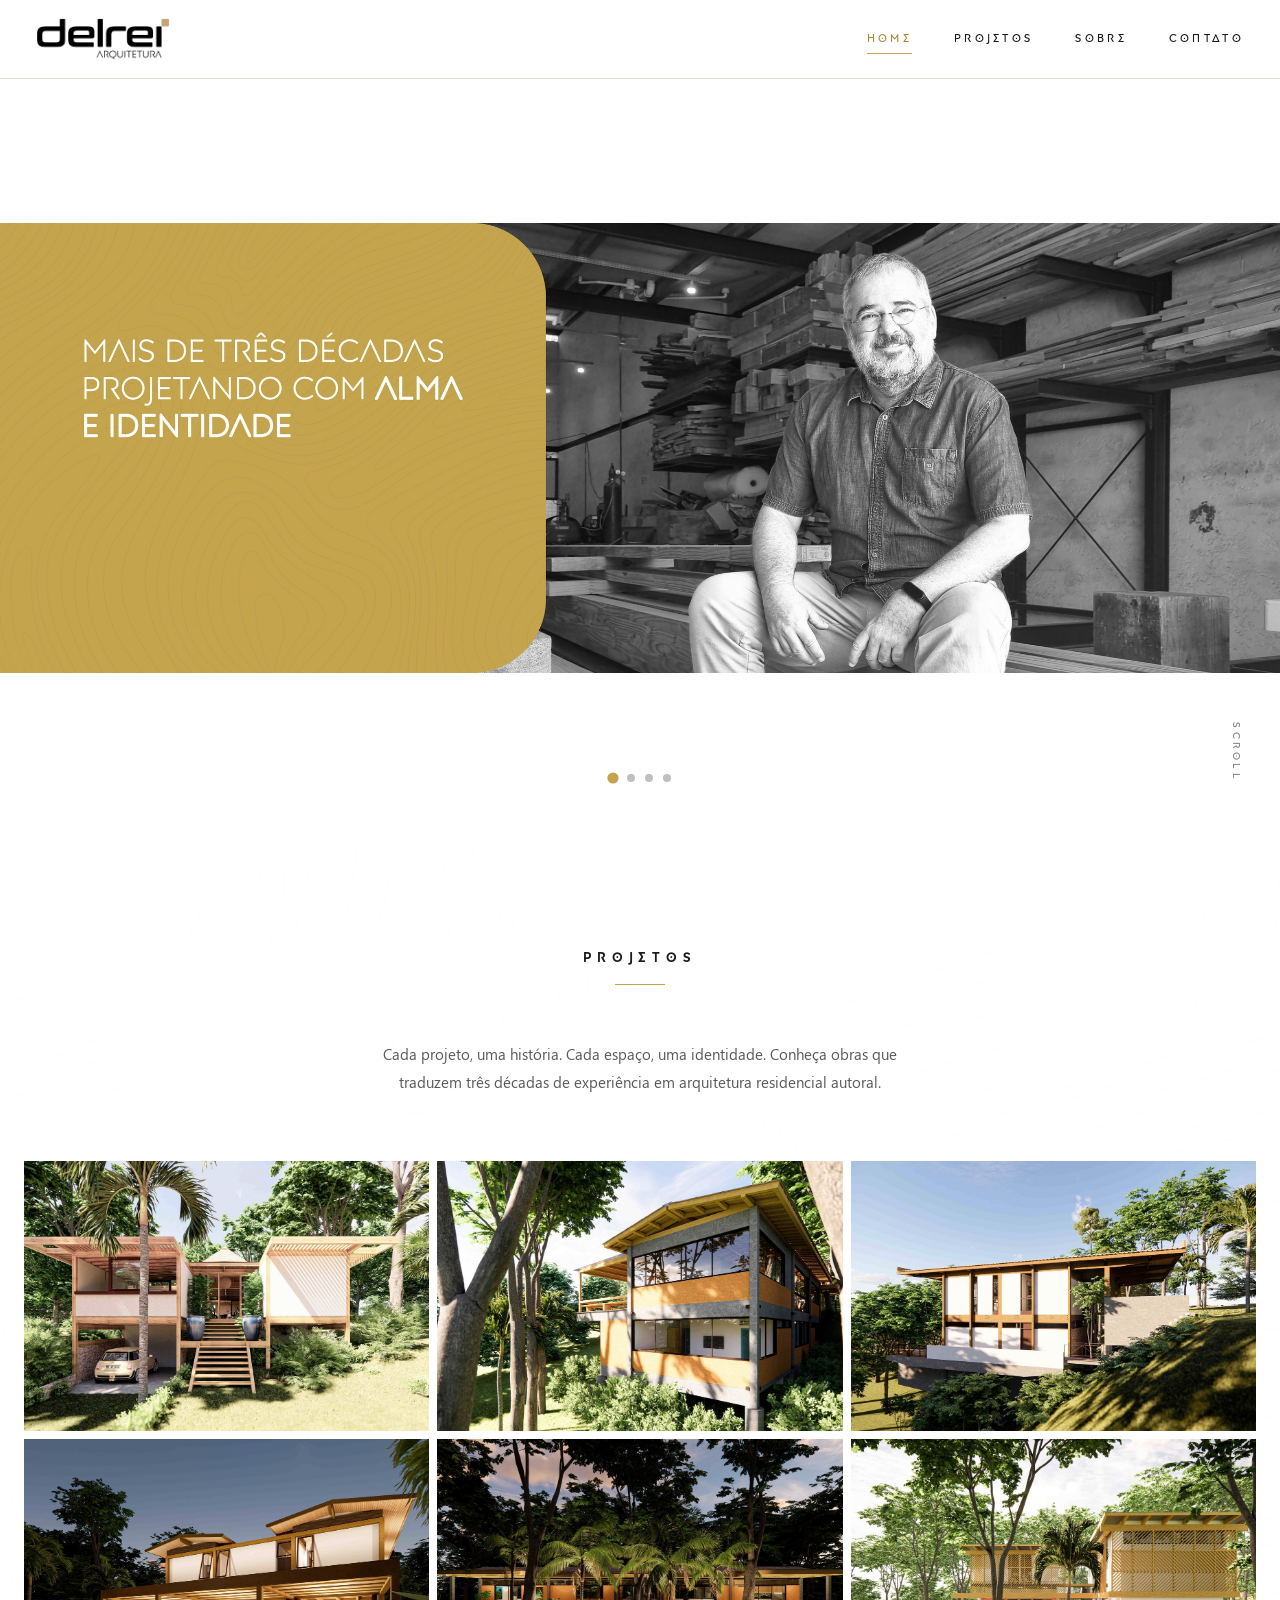
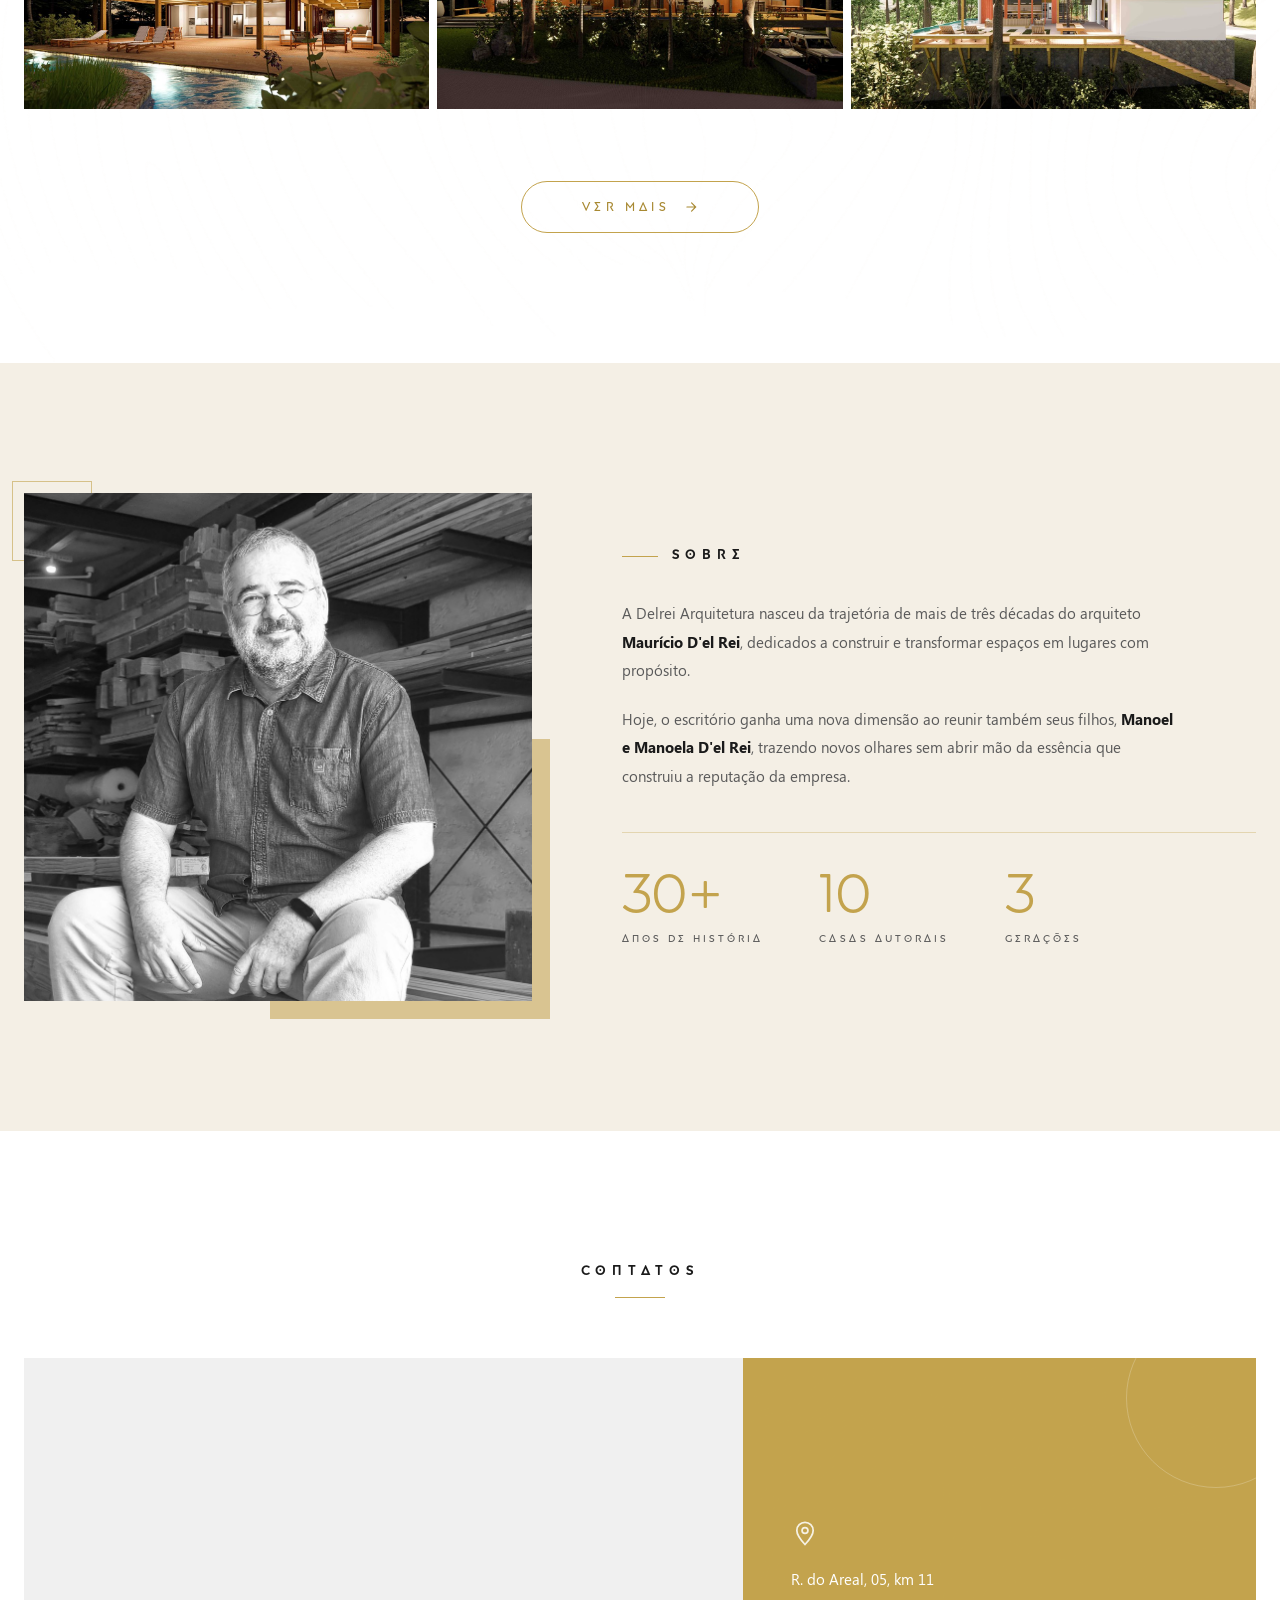
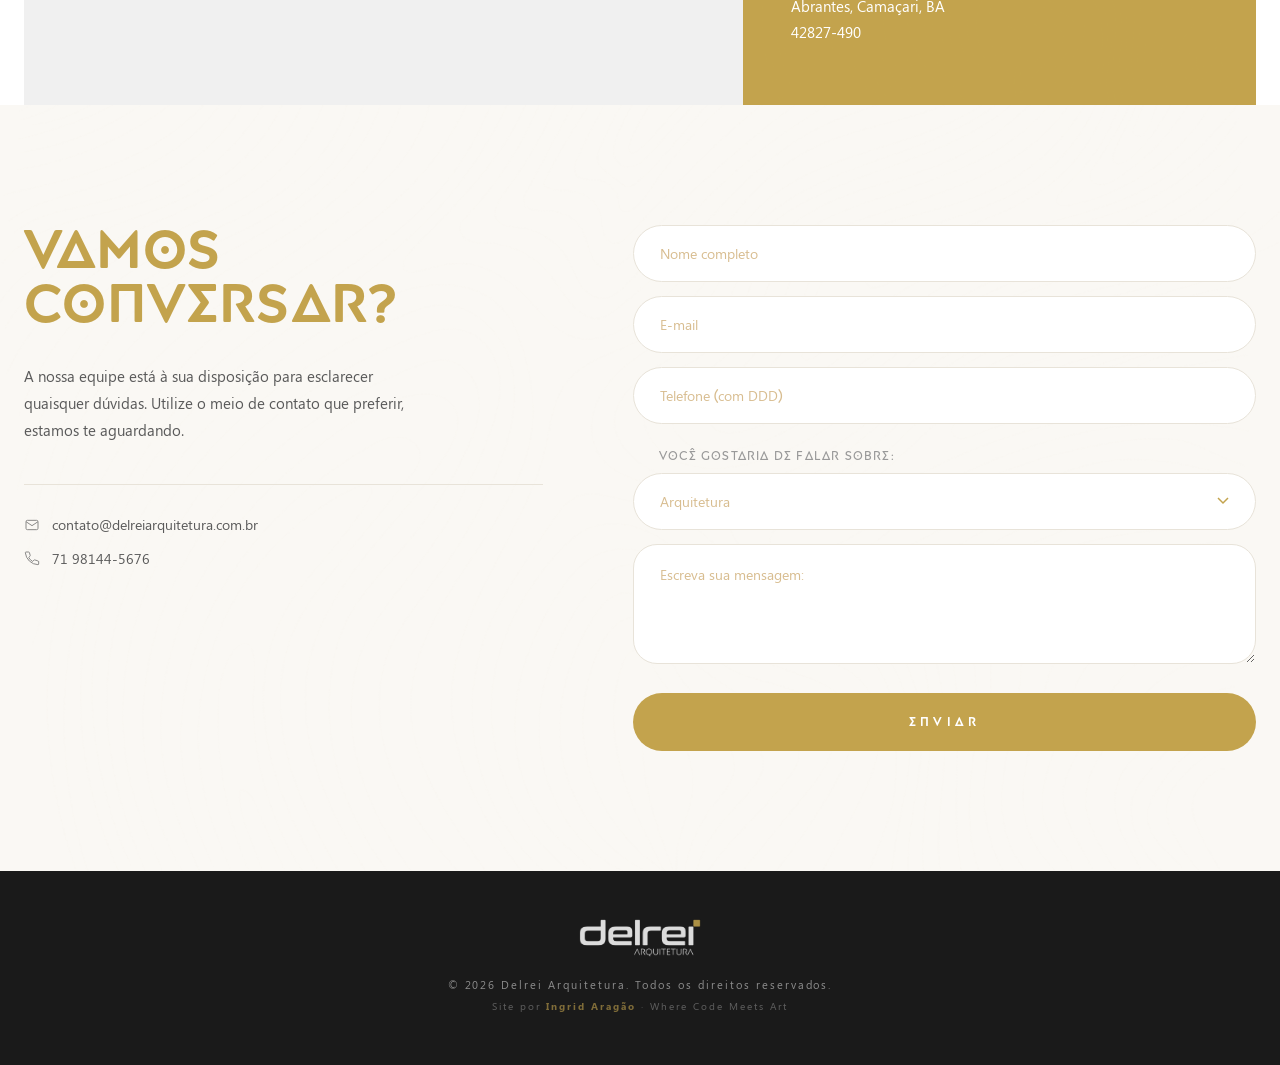
==== commit 99bfd140: "Add files via upload" ====
--- a/index.html
+++ b/index.html
@@ -55,14 +55,25 @@
 .menu-toggle.is-open span:nth-child(3){transform:translateY(-7px) rotate(-45deg)}
 
 /* HERO */
-.hero{position:relative;height:calc(100vh - 78px);min-height:540px;max-height:740px;overflow:hidden;background:#0a0a0a;margin-top:78px}
+.hero{position:relative;height:calc(100vh - 78px);min-height:540px;max-height:740px;overflow:hidden;background:var(--white);margin-top:78px;transition:background .8s ease}
+.hero.slide-projeto{background:#0a0a0a}
 .hero-slides{position:absolute;inset:0}
 .hero-slide{position:absolute;inset:0;opacity:0;transition:opacity 1.6s ease}
 .hero-slide.is-active{opacity:1}
 
 /* Slide marca: imagem inteira centrada, sem cortar */
-.hero-img-marca{width:100%;height:100%;object-fit:contain;object-position:center;background:#0a0a0a;animation:fadeIn 1.2s ease}
+.hero-img-marca{width:100%;height:100%;object-fit:contain;object-position:center;background:var(--white);animation:fadeIn 1.2s ease}
 @keyframes fadeIn{from{opacity:.6}to{opacity:1}}
+
+/* Versao mobile do slide marca: foto pura + quadrante CSS recriado */
+.hero-marca-mobile{display:none;position:absolute;inset:0}
+.hero-marca-mobile-bg{position:absolute;inset:0;background-size:cover;background-position:center;filter:grayscale(100%) contrast(1.05) brightness(.88);animation:kenburnsM 9s ease-out forwards}
+.hero-marca-mobile-bg::after{content:'';position:absolute;inset:0;background:linear-gradient(135deg,rgba(0,0,0,.05) 0%,rgba(0,0,0,.4) 100%)}
+@keyframes kenburnsM{from{transform:scale(1.05)}to{transform:scale(1)}}
+.hero-marca-mobile-quadrant{position:absolute;top:0;left:0;width:82%;height:50%;background:var(--gold);padding:32px 28px;display:flex;align-items:center;border-bottom-right-radius:50% 40%;z-index:2;overflow:hidden}
+.hero-marca-mobile-quadrant::before{content:'';position:absolute;inset:0;background:url('img/textura.png') no-repeat center/cover;opacity:.3;mix-blend-mode:overlay}
+.hero-marca-mobile-title{font-family:var(--font-display);font-size:clamp(15px,4.4vw,22px);font-weight:300;line-height:1.4;letter-spacing:.06em;text-transform:uppercase;color:var(--white);margin:0;position:relative;z-index:1}
+.hero-marca-mobile-title em{font-family:var(--font-display);font-style:normal;font-weight:600;letter-spacing:.04em}
 
 /* Slide projeto: background com quadrante CSS */
 .hero-slide-projeto{background-size:cover;background-position:center;filter:grayscale(100%) contrast(1.06) brightness(.88)}
@@ -80,9 +91,12 @@
 .hero-link:hover{background:var(--white);color:var(--gold-dark);border-color:var(--white)}
 
 .hero-dots{position:absolute;bottom:36px;left:50%;transform:translateX(-50%);display:flex;gap:10px;z-index:3}
-.hero-dot{width:8px;height:8px;border-radius:50%;background:rgba(255,255,255,.4);border:none;padding:0;transition:all .35s;cursor:pointer}
-.hero-dot.is-active{background:var(--white);transform:scale(1.4)}
-.hero-scroll{position:absolute;bottom:36px;right:36px;font-family:var(--font-display);font-size:10px;letter-spacing:.35em;text-transform:uppercase;color:rgba(255,255,255,.7);writing-mode:vertical-rl;z-index:3;animation:scrollHint 2.4s ease-in-out infinite}
+.hero-dot{width:8px;height:8px;border-radius:50%;background:rgba(0,0,0,.25);border:none;padding:0;transition:all .35s;cursor:pointer}
+.hero-dot.is-active{background:var(--gold);transform:scale(1.4)}
+.hero.slide-projeto .hero-dot{background:rgba(255,255,255,.4)}
+.hero.slide-projeto .hero-dot.is-active{background:var(--white)}
+.hero-scroll{position:absolute;bottom:36px;right:36px;font-family:var(--font-display);font-size:10px;letter-spacing:.35em;text-transform:uppercase;color:rgba(0,0,0,.5);writing-mode:vertical-rl;z-index:3;animation:scrollHint 2.4s ease-in-out infinite;transition:color .8s ease}
+.hero.slide-projeto .hero-scroll{color:rgba(255,255,255,.7)}
 @keyframes scrollHint{0%,100%{transform:translateY(0);opacity:.7}50%{transform:translateY(8px);opacity:1}}
 
 /* TEXTURA SUTIL DE FUNDO */
@@ -216,7 +230,13 @@
   .site-header .container{padding:14px 20px}
   .site-nav{position:fixed;top:64px;left:0;right:0;background:var(--white);flex-direction:column;padding:32px 24px;gap:22px;border-bottom:1px solid var(--grey-line);transform:translateY(-120%);transition:transform .45s ease;align-items:flex-start}
   .site-nav.is-open{transform:translateY(0)}
-  .hero{margin-top:64px;height:calc(85vh - 64px);min-height:520px}
+  .hero{margin-top:64px;height:calc(85vh - 64px);min-height:520px;background:#0a0a0a !important}
+  .hero-img-marca{display:none}
+  .hero-marca-mobile{display:block}
+  .hero.slide-projeto .hero-dot{background:rgba(255,255,255,.4)}
+  .hero .hero-dot{background:rgba(255,255,255,.4)}
+  .hero .hero-dot.is-active{background:var(--white)}
+  .hero .hero-scroll{color:rgba(255,255,255,.7)}
   .hero-quadrant{width:82%;height:50%;padding:32px 28px;border-bottom-right-radius:50% 40%}
   .hero-text{left:28px;right:28px}
   .sobre-grid{grid-template-columns:1fr;gap:48px}
@@ -271,9 +291,15 @@
   <!-- HERO -->
   <section class="hero">
     <div class="hero-slides" id="heroSlides">
-      <!-- SLIDE 1: banner real inteiro, sem quadrante CSS -->
+      <!-- SLIDE 1: banner real inteiro (desktop) ou foto pura + quadrante CSS (mobile) -->
       <div class="hero-slide is-active">
         <img src="img/banner-marca.jpg" class="hero-img-marca" alt="Mais de três décadas projetando com alma e identidade">
+        <div class="hero-marca-mobile" aria-hidden="true">
+          <div class="hero-marca-mobile-bg" style="background-image:url('img/mauricio.jpg')"></div>
+          <div class="hero-marca-mobile-quadrant">
+            <h1 class="hero-marca-mobile-title">MAIS DE TRÊS DÉCADAS PROJETANDO COM <em>ALMA</em> E IDENTIDADE</h1>
+          </div>
+        </div>
       </div>
       <!-- SLIDES 2-4: foto do projeto + quadrante CSS dourado -->
       <div class="hero-slide hero-slide-projeto" style="background-image:url('img/projetos/casa-av.jpg')"></div>
@@ -464,6 +490,7 @@
 const texts = document.querySelectorAll('.hero-text');
 const dots = document.querySelectorAll('.hero-dot');
 const quadrant = document.getElementById('heroQuadrant');
+const heroEl = document.querySelector('.hero');
 let current = 0;
 let timer = null;
 function show(i){
@@ -472,9 +499,11 @@
   if (i === 0) {
     quadrant.classList.remove('is-visible');
     texts.forEach(t => t.classList.remove('is-active'));
+    heroEl.classList.remove('slide-projeto');
   } else {
     quadrant.classList.add('is-visible');
     texts.forEach((t,k) => t.classList.toggle('is-active', k === i - 1));
+    heroEl.classList.add('slide-projeto');
   }
   current = i;
 }
@@ -482,7 +511,6 @@
 function start(){ timer = setInterval(next, 5500); }
 start();
 dots.forEach((d,i) => d.addEventListener('click', () => { clearInterval(timer); show(i); start(); }));
-const heroEl = document.querySelector('.hero');
 heroEl.addEventListener('mouseenter', () => clearInterval(timer));
 heroEl.addEventListener('mouseleave', start);
 
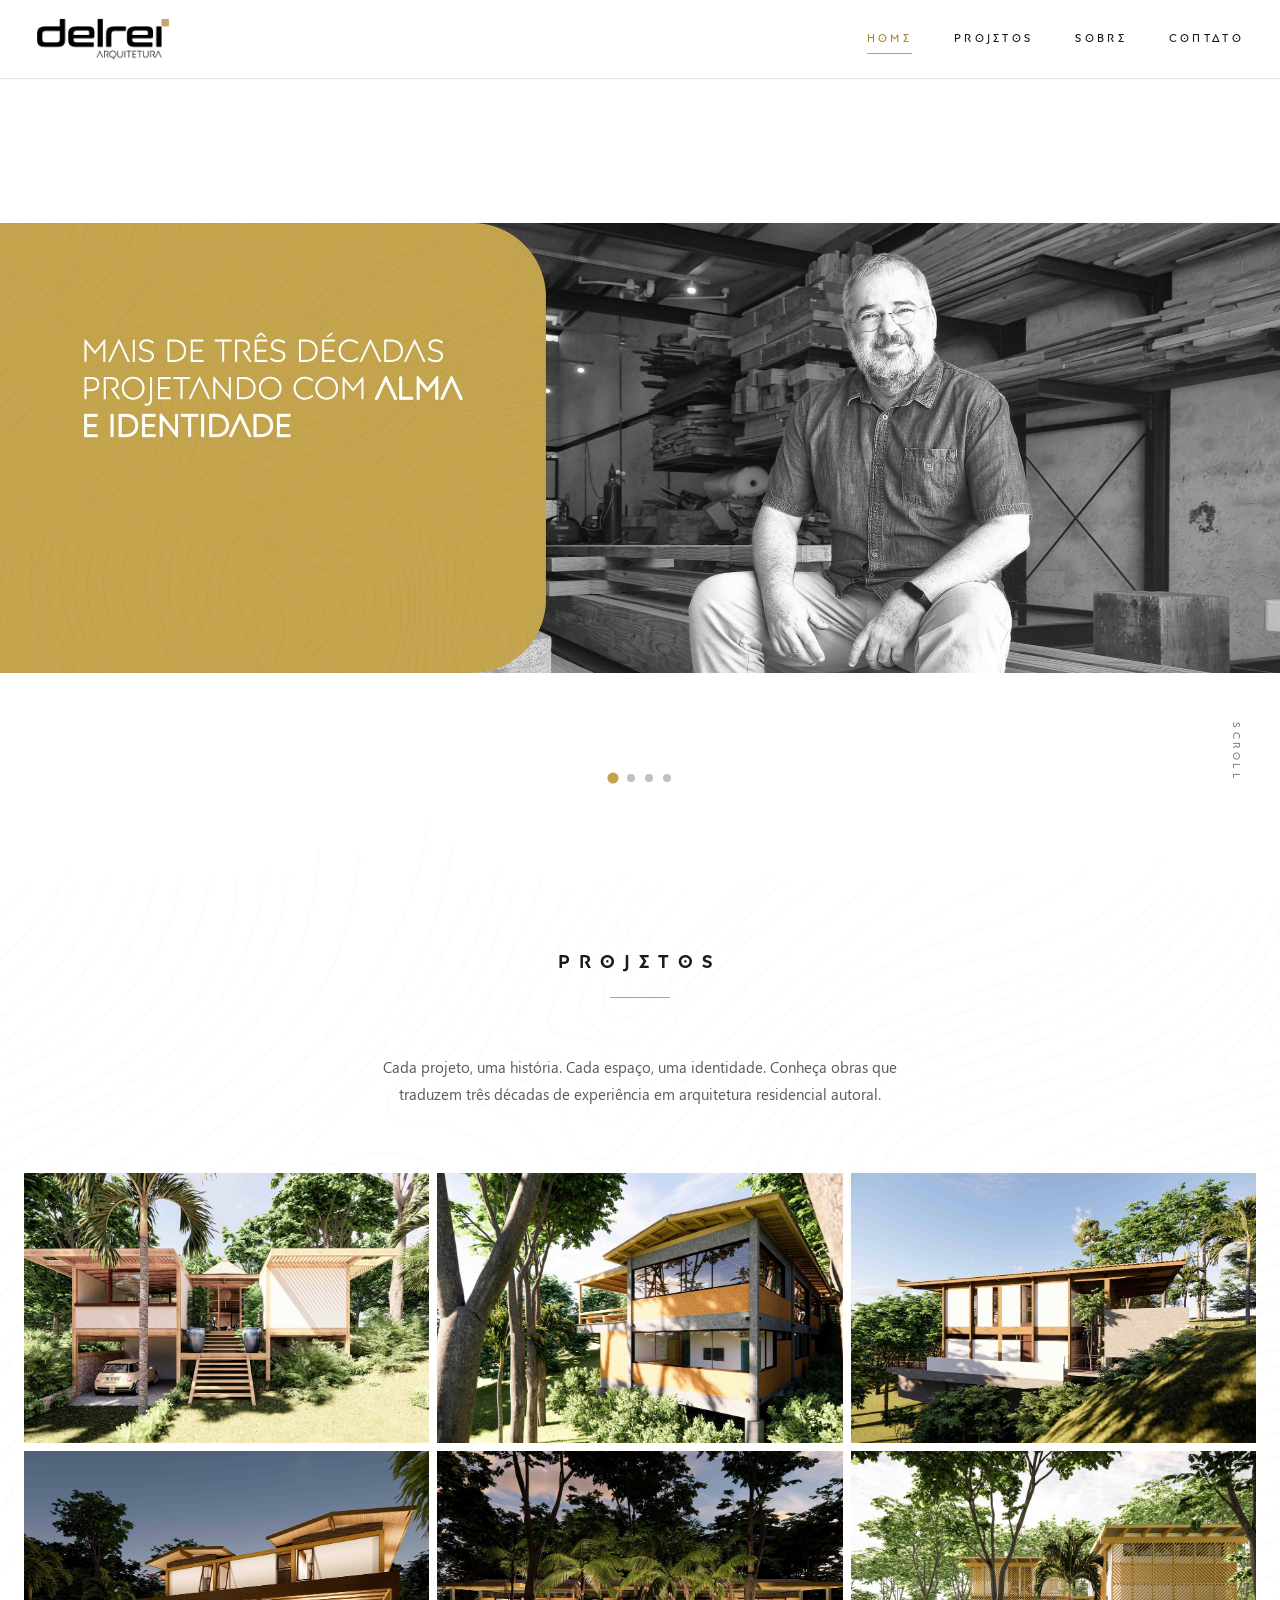
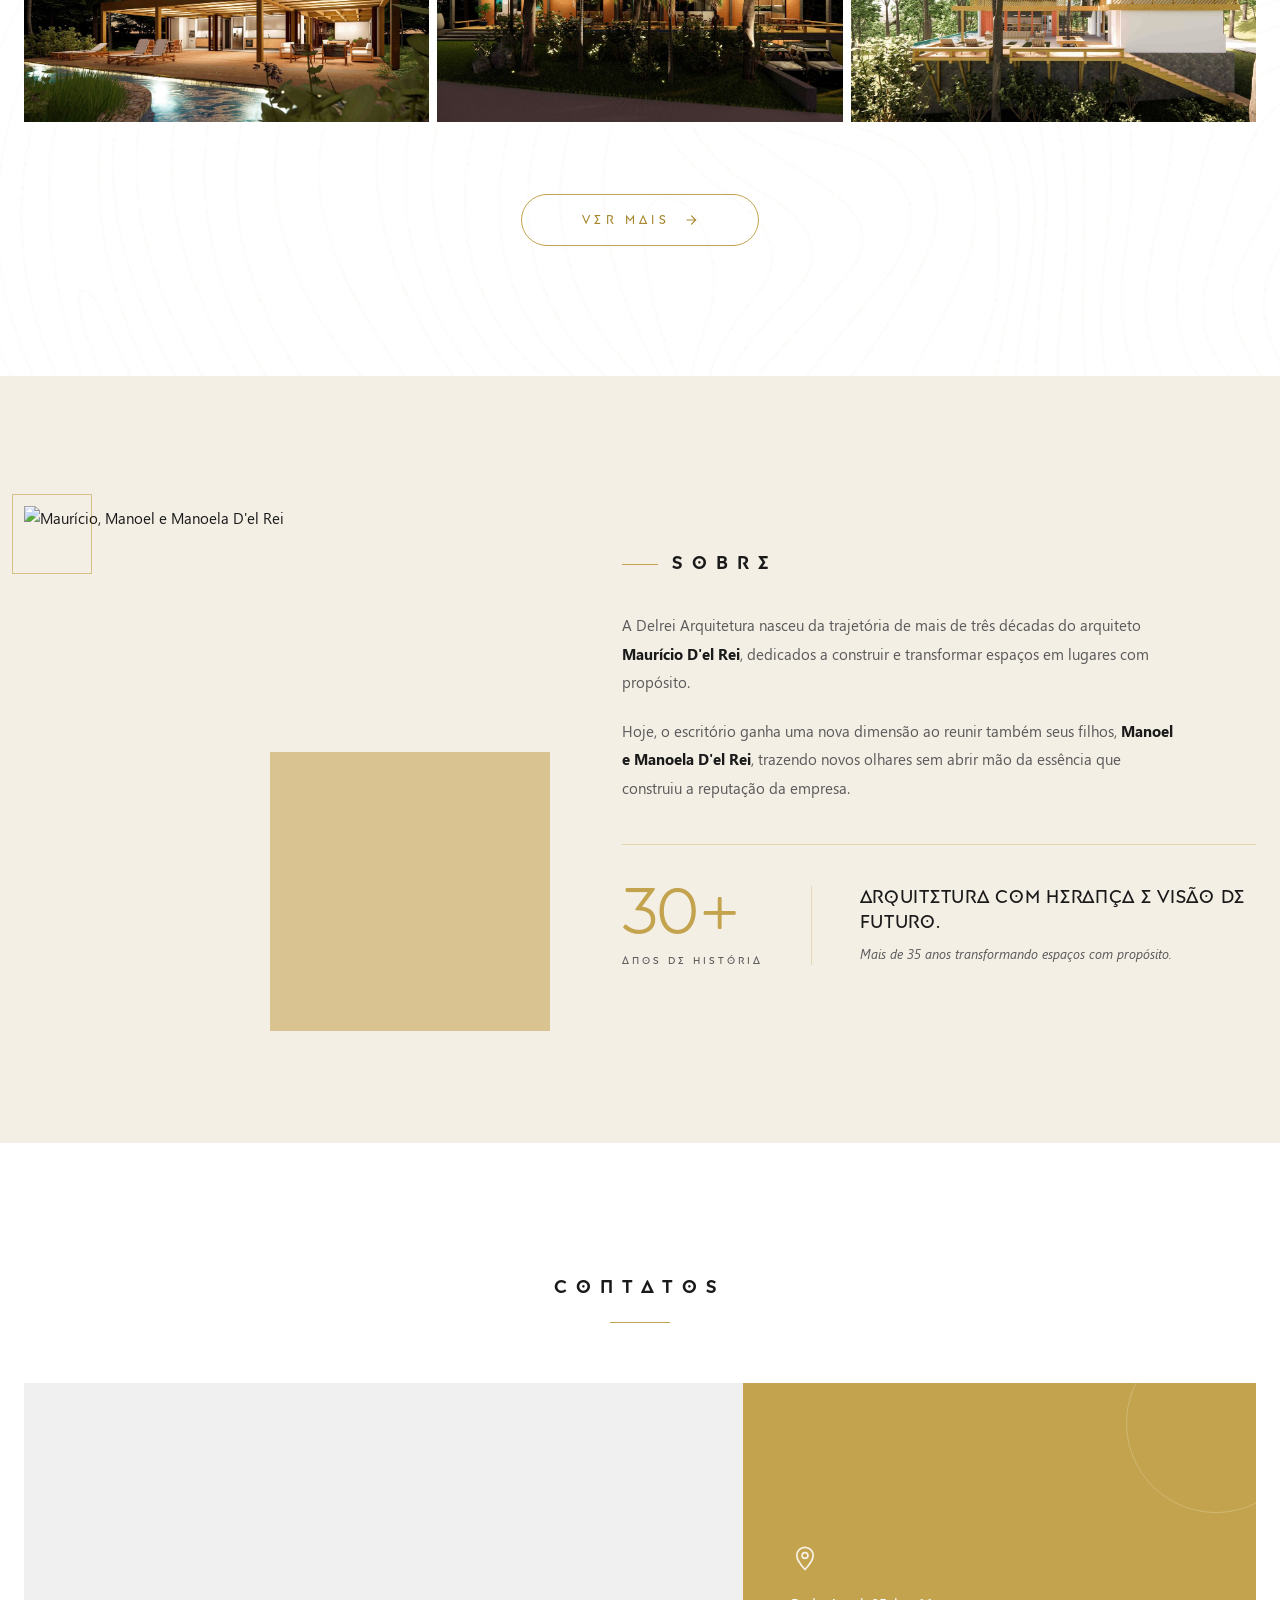
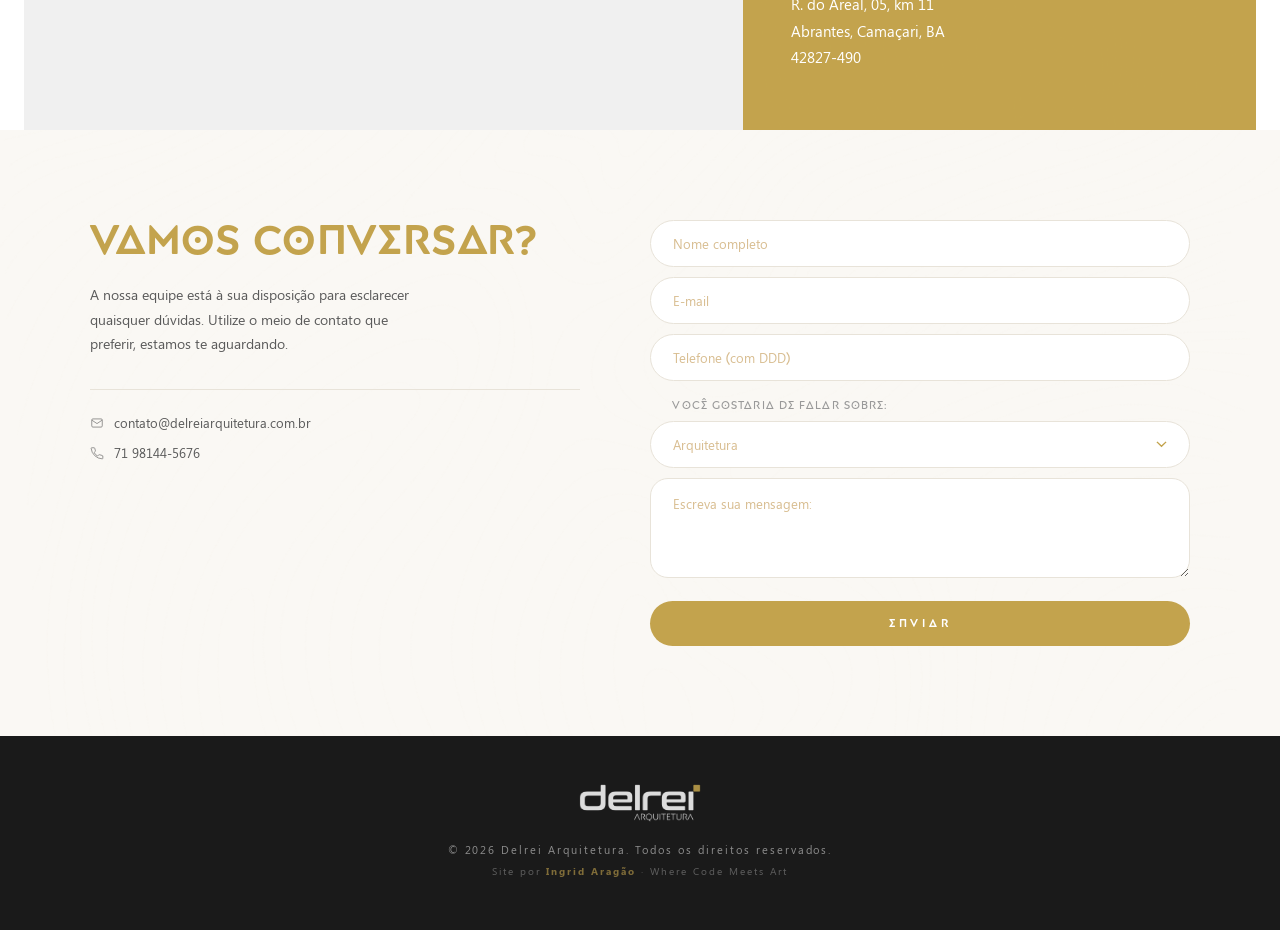
==== commit b31674af: "Update index.html" ====
--- a/index.html
+++ b/index.html
@@ -67,10 +67,10 @@
 
 /* Versao mobile do slide marca: foto pura + quadrante CSS recriado */
 .hero-marca-mobile{display:none;position:absolute;inset:0}
-.hero-marca-mobile-bg{position:absolute;inset:0;background-size:cover;background-position:center;filter:grayscale(100%) contrast(1.05) brightness(.88);animation:kenburnsM 9s ease-out forwards}
-.hero-marca-mobile-bg::after{content:'';position:absolute;inset:0;background:linear-gradient(135deg,rgba(0,0,0,.05) 0%,rgba(0,0,0,.4) 100%)}
+.hero-marca-mobile-bg{position:absolute;inset:0;background-size:cover;background-position:center top;filter:grayscale(100%) contrast(1.05) brightness(.88);animation:kenburnsM 9s ease-out forwards}
+.hero-marca-mobile-bg::after{content:'';position:absolute;inset:0;background:linear-gradient(180deg,rgba(0,0,0,0) 40%,rgba(0,0,0,.5) 100%)}
 @keyframes kenburnsM{from{transform:scale(1.05)}to{transform:scale(1)}}
-.hero-marca-mobile-quadrant{position:absolute;top:0;left:0;width:82%;height:50%;background:var(--gold);padding:32px 28px;display:flex;align-items:center;border-bottom-right-radius:50% 40%;z-index:2;overflow:hidden}
+.hero-marca-mobile-quadrant{position:absolute;bottom:0;left:0;right:0;background:var(--gold);padding:24px 28px 28px;display:flex;align-items:center;z-index:2;overflow:hidden;box-shadow:0 -20px 40px rgba(0,0,0,.15)}
 .hero-marca-mobile-quadrant::before{content:'';position:absolute;inset:0;background:url('img/textura.png') no-repeat center/cover;opacity:.3;mix-blend-mode:overlay}
 .hero-marca-mobile-title{font-family:var(--font-display);font-size:clamp(15px,4.4vw,22px);font-weight:300;line-height:1.4;letter-spacing:.06em;text-transform:uppercase;color:var(--white);margin:0;position:relative;z-index:1}
 .hero-marca-mobile-title em{font-family:var(--font-display);font-style:normal;font-weight:600;letter-spacing:.04em}
@@ -104,9 +104,14 @@
 .with-texture::before{content:'';position:absolute;inset:0;background:url('img/textura.png') no-repeat center/cover;opacity:.18;pointer-events:none;z-index:0}
 .with-texture > *{position:relative;z-index:1}
 
+/* TEXTURA FORTE (secao Projetos) */
+.with-texture-strong{position:relative}
+.with-texture-strong::before{content:'';position:absolute;inset:0;background-image:url('img/textura.png');background-repeat:no-repeat;background-position:center top;background-size:140% auto;opacity:.55;pointer-events:none;z-index:0}
+.with-texture-strong > *{position:relative;z-index:1}
+
 /* SECTION TITLE */
-.section-title{font-family:var(--font-display);font-size:13px;font-weight:600;letter-spacing:.45em;text-transform:uppercase;color:var(--black);margin:0 auto 56px;text-align:center;display:block;width:fit-content;position:relative}
-.section-title::after{content:'';display:block;width:50px;height:1px;background:var(--gold);margin:14px auto 0}
+.section-title{font-family:var(--font-display);font-size:18px;font-weight:600;letter-spacing:.5em;text-transform:uppercase;color:var(--black);margin:0 auto 56px;text-align:center;display:block;width:fit-content;position:relative}
+.section-title::after{content:'';display:block;width:60px;height:1px;background:var(--gold);margin:18px auto 0}
 
 /* PROJETOS */
 .projetos{padding:var(--section-padding);background:var(--white);overflow:hidden}
@@ -139,9 +144,13 @@
 .sobre-content .section-title::before{content:'';position:absolute;left:0;top:50%;width:36px;height:1px;background:var(--gold)}
 .sobre-text{font-family:var(--font-body);font-size:15px;line-height:1.9;color:var(--grey-text);margin-bottom:20px;max-width:560px}
 .sobre-text strong{color:var(--black);font-weight:700}
-.sobre-stats{display:flex;gap:56px;margin-top:42px;padding-top:36px;border-top:1px solid rgba(195,163,77,.35)}
-.sobre-stat-num{font-family:var(--font-display);font-style:normal;font-size:54px;font-weight:300;color:var(--gold);line-height:1;display:block;letter-spacing:-.02em}
+.sobre-stats{display:flex;gap:48px;margin-top:42px;padding-top:36px;border-top:1px solid rgba(195,163,77,.35);align-items:center}
+.sobre-stat{flex-shrink:0}
+.sobre-stat-num{font-family:var(--font-display);font-style:normal;font-size:64px;font-weight:300;color:var(--gold);line-height:1;display:block;letter-spacing:-.02em}
 .sobre-stat-label{display:block;font-family:var(--font-display);font-size:10px;letter-spacing:.3em;text-transform:uppercase;color:var(--grey-text);margin-top:8px;font-weight:400}
+.sobre-tagline{padding-left:48px;border-left:1px solid rgba(195,163,77,.3)}
+.sobre-tagline p{font-family:var(--font-display);font-size:18px;font-weight:400;color:var(--black);line-height:1.4;letter-spacing:.04em;margin:0 0 8px;text-transform:uppercase}
+.sobre-tagline-sub{display:block;font-family:var(--font-body);font-size:13px;color:var(--grey-text);line-height:1.6;font-style:italic}
 
 /* CONTATOS */
 .contatos{padding:130px 24px 0}
@@ -156,25 +165,25 @@
 .address-card p{font-family:var(--font-body);font-size:15px;line-height:1.75;margin:0;font-weight:400;position:relative;z-index:1}
 
 /* FORM */
-.contato-form{padding:120px 24px;background:var(--cream);position:relative;overflow:hidden}
+.contato-form{padding:90px 24px;background:var(--cream);position:relative;overflow:hidden}
 .contato-form::before{content:'';position:absolute;inset:0;background:url('img/textura.png') no-repeat center/cover;opacity:.15;pointer-events:none}
-.form-grid{display:grid;grid-template-columns:1fr 1.2fr;gap:90px;max-width:var(--max-width);margin:0 auto;align-items:start;position:relative;z-index:1}
-.form-intro h2{font-family:var(--font-display);font-size:clamp(38px,4.2vw,60px);line-height:1;font-weight:600;text-transform:uppercase;color:var(--gold);margin:0 0 30px;letter-spacing:.02em}
-.form-intro p{font-family:var(--font-body);font-size:15px;line-height:1.8;color:var(--grey-text);margin:0 0 16px;max-width:380px}
-.form-contacts{margin-top:40px;padding-top:28px;border-top:1px solid var(--grey-line);font-size:14px;color:var(--grey-text)}
-.form-contacts a{font-family:var(--font-body);color:var(--grey-text);display:flex;align-items:center;gap:12px;margin-bottom:10px;transition:color .3s}
+.form-grid{display:grid;grid-template-columns:1fr 1.1fr;gap:70px;max-width:1100px;margin:0 auto;align-items:start;position:relative;z-index:1}
+.form-intro h2{font-family:var(--font-display);font-size:clamp(30px,3.2vw,44px);line-height:1.05;font-weight:600;text-transform:uppercase;color:var(--gold);margin:0 0 20px;letter-spacing:.02em}
+.form-intro p{font-family:var(--font-body);font-size:14px;line-height:1.75;color:var(--grey-text);margin:0 0 14px;max-width:340px}
+.form-contacts{margin-top:32px;padding-top:22px;border-top:1px solid var(--grey-line);font-size:13px;color:var(--grey-text)}
+.form-contacts a{font-family:var(--font-body);color:var(--grey-text);display:flex;align-items:center;gap:10px;margin-bottom:8px;transition:color .3s}
 .form-contacts a:hover{color:var(--gold-dark)}
-.form-contacts svg{width:16px;height:16px;opacity:.7;flex-shrink:0}
-.contato-form input,.contato-form select,.contato-form textarea{width:100%;padding:18px 26px;border:1px solid var(--grey-line);border-radius:100px;background:var(--white);font-family:var(--font-body);font-size:14px;color:var(--grey-text);margin-bottom:14px;outline:none;transition:all .3s ease}
-.contato-form textarea{border-radius:24px;min-height:120px;resize:vertical;padding-top:20px}
-.contato-form input:focus,.contato-form select:focus,.contato-form textarea:focus{border-color:var(--gold);box-shadow:0 4px 24px rgba(195,163,77,.18)}
+.form-contacts svg{width:14px;height:14px;opacity:.7;flex-shrink:0}
+.contato-form input,.contato-form select,.contato-form textarea{width:100%;padding:14px 22px;border:1px solid var(--grey-line);border-radius:60px;background:var(--white);font-family:var(--font-body);font-size:13px;color:var(--grey-text);margin-bottom:10px;outline:none;transition:all .3s ease}
+.contato-form textarea{border-radius:18px;min-height:100px;resize:vertical;padding-top:16px}
+.contato-form input:focus,.contato-form select:focus,.contato-form textarea:focus{border-color:var(--gold);box-shadow:0 4px 18px rgba(195,163,77,.15)}
 .contato-form input::placeholder,.contato-form textarea::placeholder{color:var(--gold-soft);opacity:1;font-family:var(--font-body)}
-.contato-form select{appearance:none;background-image:url("data:image/svg+xml;utf8,<svg xmlns='http://www.w3.org/2000/svg' viewBox='0 0 12 8'><path d='M1 1l5 5 5-5' stroke='%23C3A34D' stroke-width='1.5' fill='none'/></svg>");background-repeat:no-repeat;background-position:right 26px center;background-size:12px;color:var(--gold-soft)}
-.contato-form .field-label{display:block;font-family:var(--font-display);font-size:12px;color:var(--grey-soft);margin:8px 26px 6px;letter-spacing:.1em;text-transform:uppercase}
-.contato-form button[type="submit"]{width:100%;padding:22px;background:var(--gold);color:var(--white);border-radius:100px;font-family:var(--font-display);font-size:12px;letter-spacing:.35em;text-transform:uppercase;font-weight:600;border:none;cursor:pointer;transition:all .35s ease;margin-top:8px}
-.contato-form button[type="submit"]:hover{background:var(--gold-dark);transform:translateY(-2px);box-shadow:0 14px 30px rgba(195,163,77,.4)}
+.contato-form select{appearance:none;background-image:url("data:image/svg+xml;utf8,<svg xmlns='http://www.w3.org/2000/svg' viewBox='0 0 12 8'><path d='M1 1l5 5 5-5' stroke='%23C3A34D' stroke-width='1.5' fill='none'/></svg>");background-repeat:no-repeat;background-position:right 22px center;background-size:11px;color:var(--gold-soft)}
+.contato-form .field-label{display:block;font-family:var(--font-display);font-size:11px;color:var(--grey-soft);margin:6px 22px 5px;letter-spacing:.1em;text-transform:uppercase}
+.contato-form button[type="submit"]{width:100%;padding:16px;background:var(--gold);color:var(--white);border-radius:60px;font-family:var(--font-display);font-size:11px;letter-spacing:.35em;text-transform:uppercase;font-weight:600;border:none;cursor:pointer;transition:all .35s ease;margin-top:6px}
+.contato-form button[type="submit"]:hover{background:var(--gold-dark);transform:translateY(-2px);box-shadow:0 12px 26px rgba(195,163,77,.35)}
 .contato-form button[type="submit"]:disabled{opacity:.7;cursor:wait;transform:none}
-.form-msg{padding:18px 24px;border-radius:60px;margin-bottom:18px;font-family:var(--font-body);font-size:13px;text-align:center}
+.form-msg{padding:14px 20px;border-radius:60px;margin-bottom:14px;font-family:var(--font-body);font-size:12px;text-align:center}
 .form-msg--ok{background:var(--white);border:1px solid var(--gold);color:var(--gold-dark)}
 
 /* FOOTER */
@@ -230,7 +239,7 @@
   .site-header .container{padding:14px 20px}
   .site-nav{position:fixed;top:64px;left:0;right:0;background:var(--white);flex-direction:column;padding:32px 24px;gap:22px;border-bottom:1px solid var(--grey-line);transform:translateY(-120%);transition:transform .45s ease;align-items:flex-start}
   .site-nav.is-open{transform:translateY(0)}
-  .hero{margin-top:64px;height:calc(85vh - 64px);min-height:520px;background:#0a0a0a !important}
+  .hero{margin-top:64px;height:calc(95vh - 64px);min-height:600px;background:#0a0a0a !important}
   .hero-img-marca{display:none}
   .hero-marca-mobile{display:block}
   .hero.slide-projeto .hero-dot{background:rgba(255,255,255,.4)}
@@ -241,8 +250,10 @@
   .hero-text{left:28px;right:28px}
   .sobre-grid{grid-template-columns:1fr;gap:48px}
   .sobre-image::before,.sobre-image::after{display:none}
-  .sobre-stats{gap:32px}
-  .sobre-stat-num{font-size:38px}
+  .sobre-stats{flex-direction:column;align-items:flex-start;gap:24px}
+  .sobre-stat-num{font-size:48px}
+  .sobre-tagline{padding-left:0;border-left:none;padding-top:24px;border-top:1px solid rgba(195,163,77,.3)}
+  .sobre-tagline p{font-size:15px}
   .contatos-grid{grid-template-columns:1fr}
   .map-wrapper iframe{min-height:240px}
   .address-card{padding:36px 28px}
@@ -295,7 +306,7 @@
       <div class="hero-slide is-active">
         <img src="img/banner-marca.jpg" class="hero-img-marca" alt="Mais de três décadas projetando com alma e identidade">
         <div class="hero-marca-mobile" aria-hidden="true">
-          <div class="hero-marca-mobile-bg" style="background-image:url('img/mauricio.jpg')"></div>
+          <div class="hero-marca-mobile-bg" style="background-image:url('img/mauricio-mobile.jpg')"></div>
           <div class="hero-marca-mobile-quadrant">
             <h1 class="hero-marca-mobile-title">MAIS DE TRÊS DÉCADAS PROJETANDO COM <em>ALMA</em> E IDENTIDADE</h1>
           </div>
@@ -336,7 +347,7 @@
   </section>
 
   <!-- PROJETOS -->
-  <section id="projetos" class="projetos with-texture">
+  <section id="projetos" class="projetos with-texture-strong">
     <h2 class="section-title">Projetos</h2>
     <p class="projetos-intro reveal">Cada projeto, uma história. Cada espaço, uma identidade. Conheça obras que traduzem três décadas de experiência em arquitetura residencial autoral.</p>
 
@@ -364,24 +375,20 @@
   <section id="sobre" class="sobre">
     <div class="sobre-grid">
       <div class="sobre-image reveal">
-        <img src="img/mauricio-sobre.jpg" alt="Maurício D'el Rei">
+        <img src="img/sobre-equipe-sq.jpg" alt="Maurício, Manoel e Manoela D'el Rei">
       </div>
       <div class="sobre-content reveal">
         <h2 class="section-title">Sobre</h2>
         <p class="sobre-text">A Delrei Arquitetura nasceu da trajetória de mais de três décadas do arquiteto <strong>Maurício D'el Rei</strong>, dedicados a construir e transformar espaços em lugares com propósito.</p>
         <p class="sobre-text">Hoje, o escritório ganha uma nova dimensão ao reunir também seus filhos, <strong>Manoel e Manoela D'el Rei</strong>, trazendo novos olhares sem abrir mão da essência que construiu a reputação da empresa.</p>
         <div class="sobre-stats">
-          <div>
+          <div class="sobre-stat">
             <span class="sobre-stat-num">30+</span>
             <span class="sobre-stat-label">Anos de história</span>
           </div>
-          <div>
-            <span class="sobre-stat-num">10</span>
-            <span class="sobre-stat-label">Casas autorais</span>
-          </div>
-          <div>
-            <span class="sobre-stat-num">3</span>
-            <span class="sobre-stat-label">Gerações</span>
+          <div class="sobre-tagline">
+            <p>Arquitetura com herança e visão de futuro.</p>
+            <span class="sobre-tagline-sub">Mais de 35 anos transformando espaços com propósito.</span>
           </div>
         </div>
       </div>
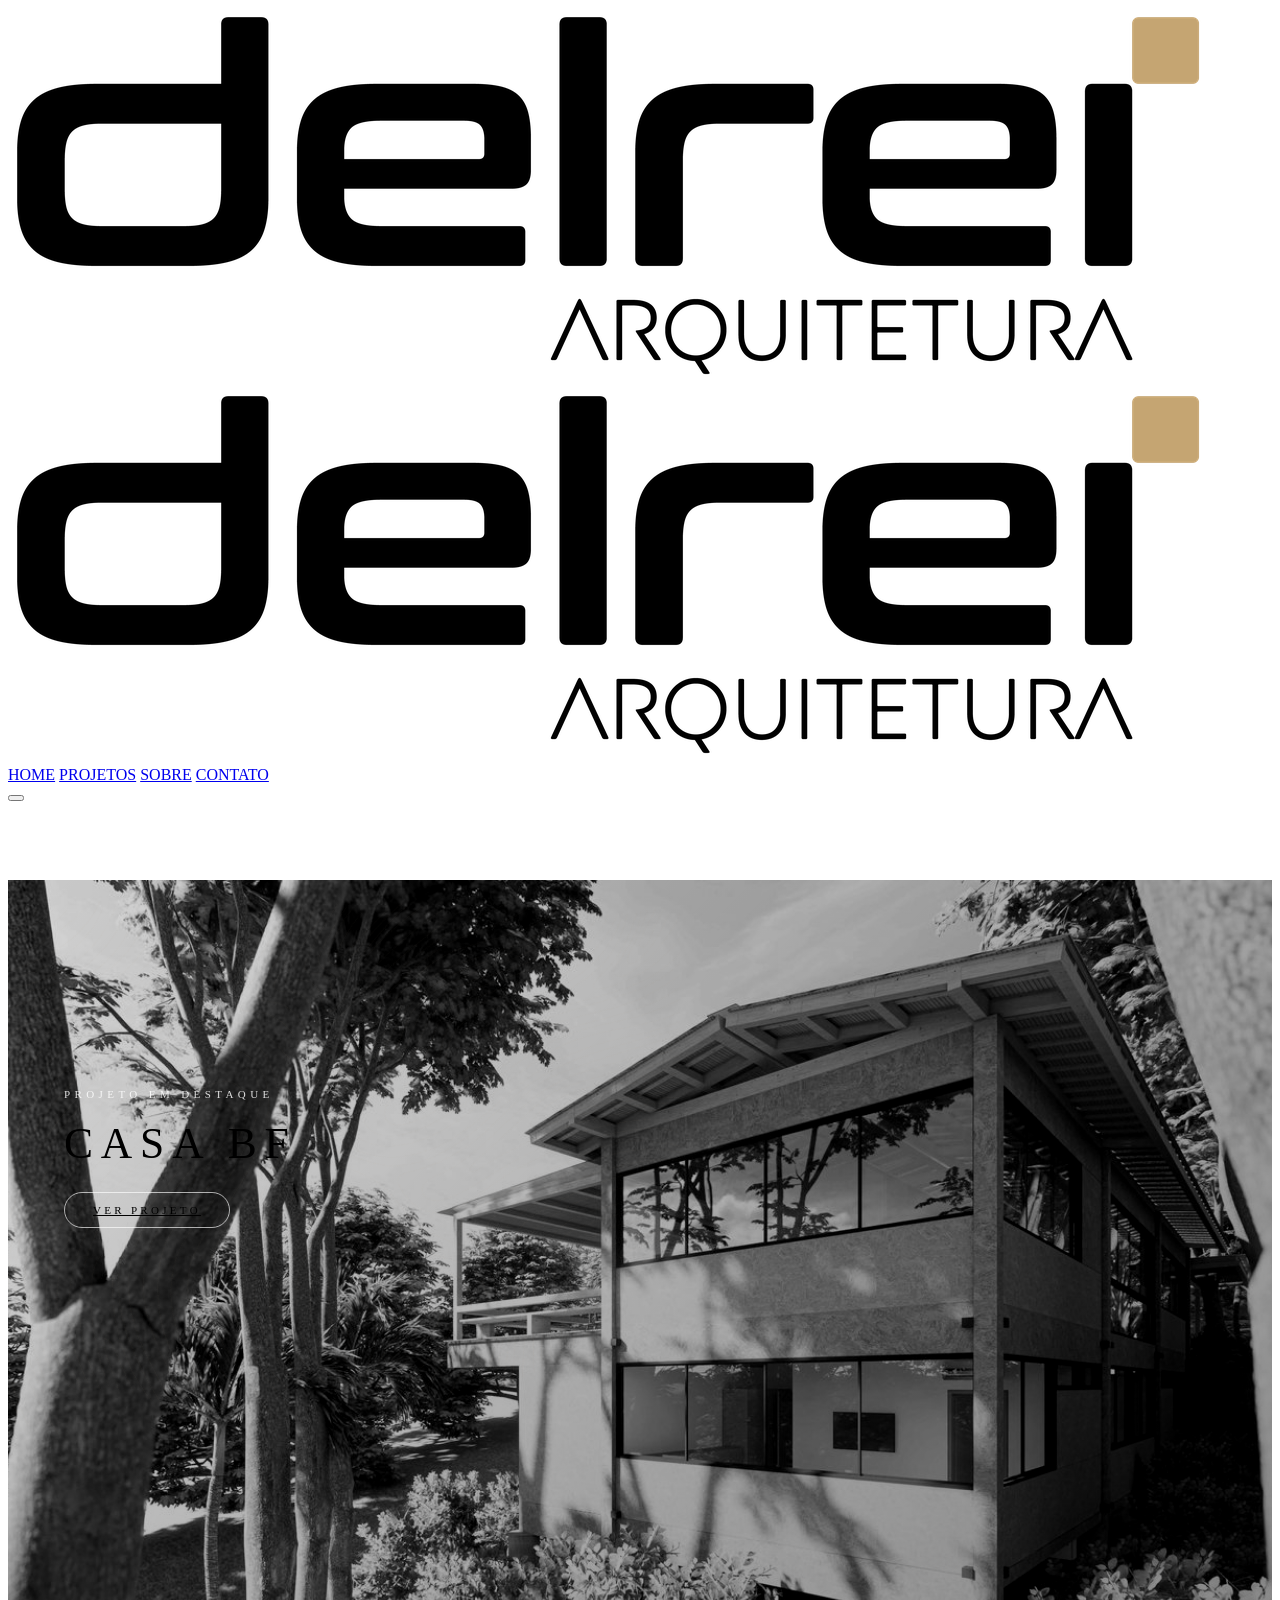
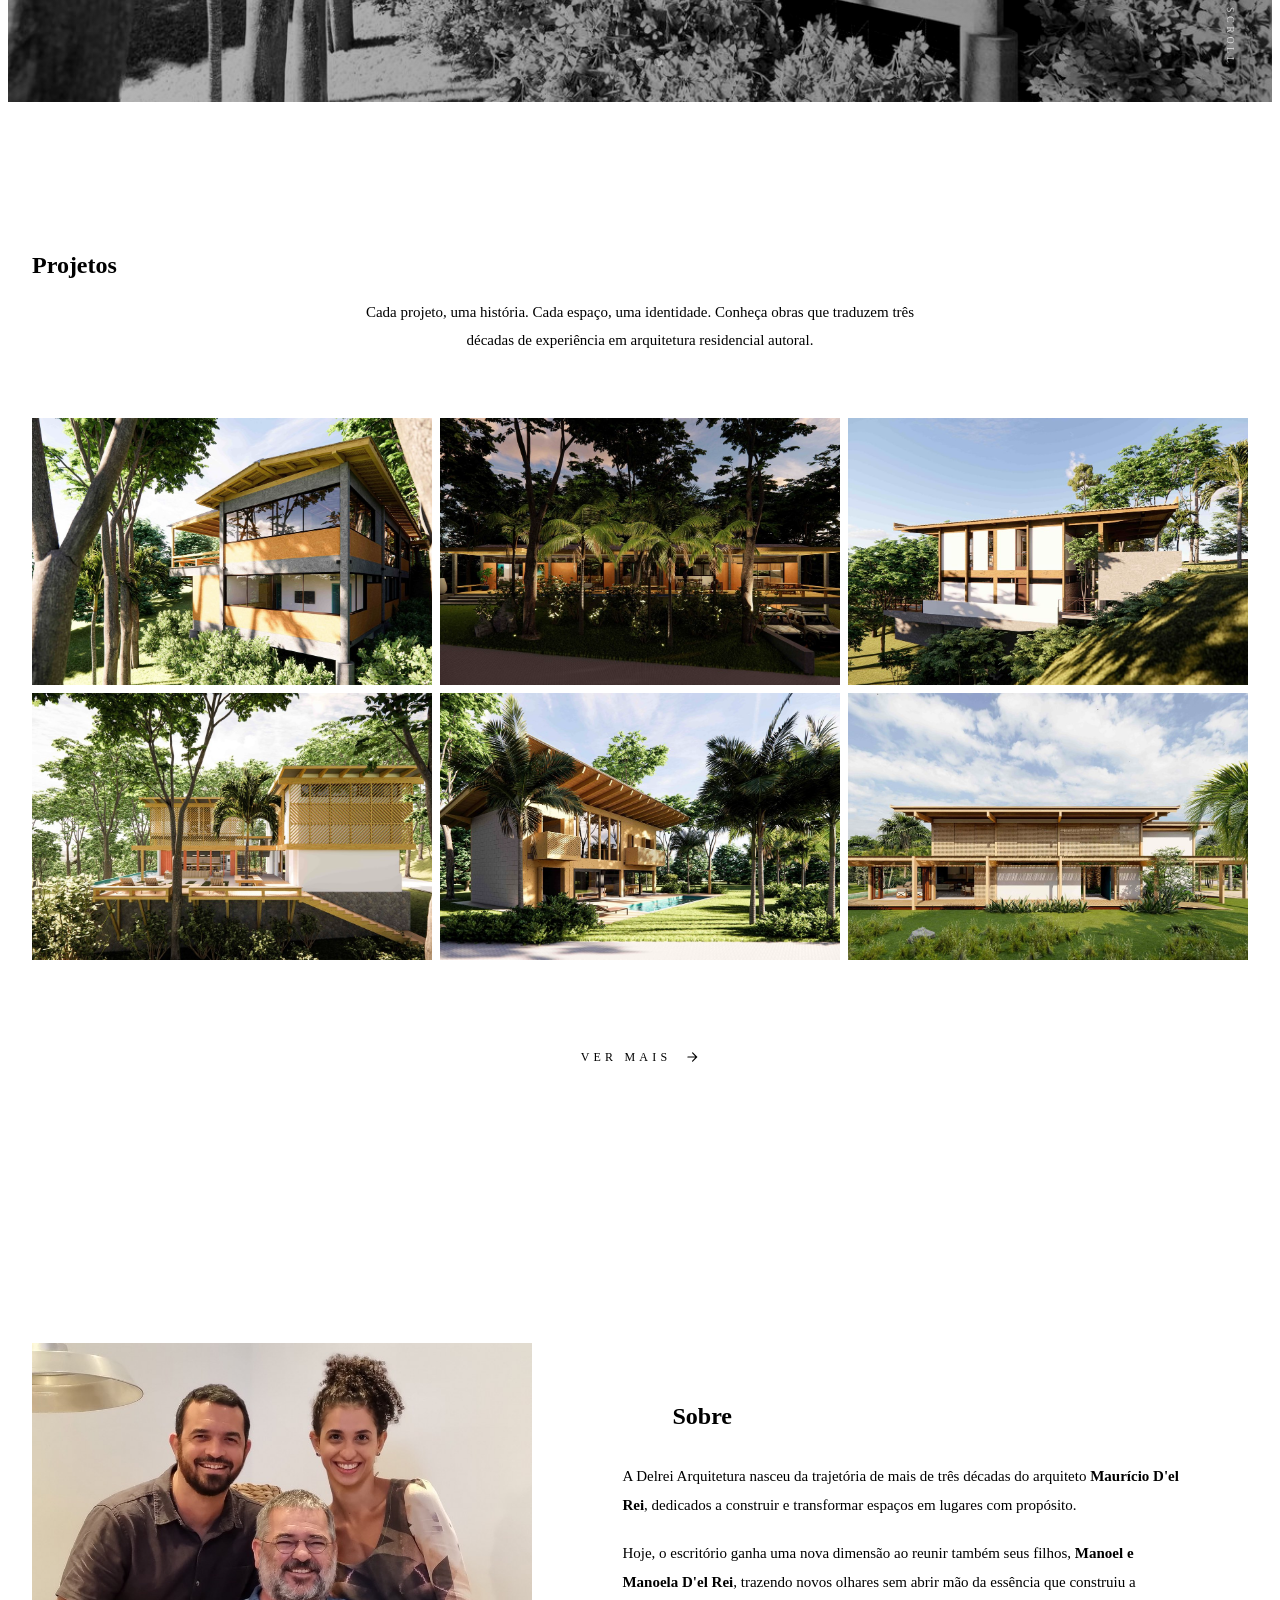
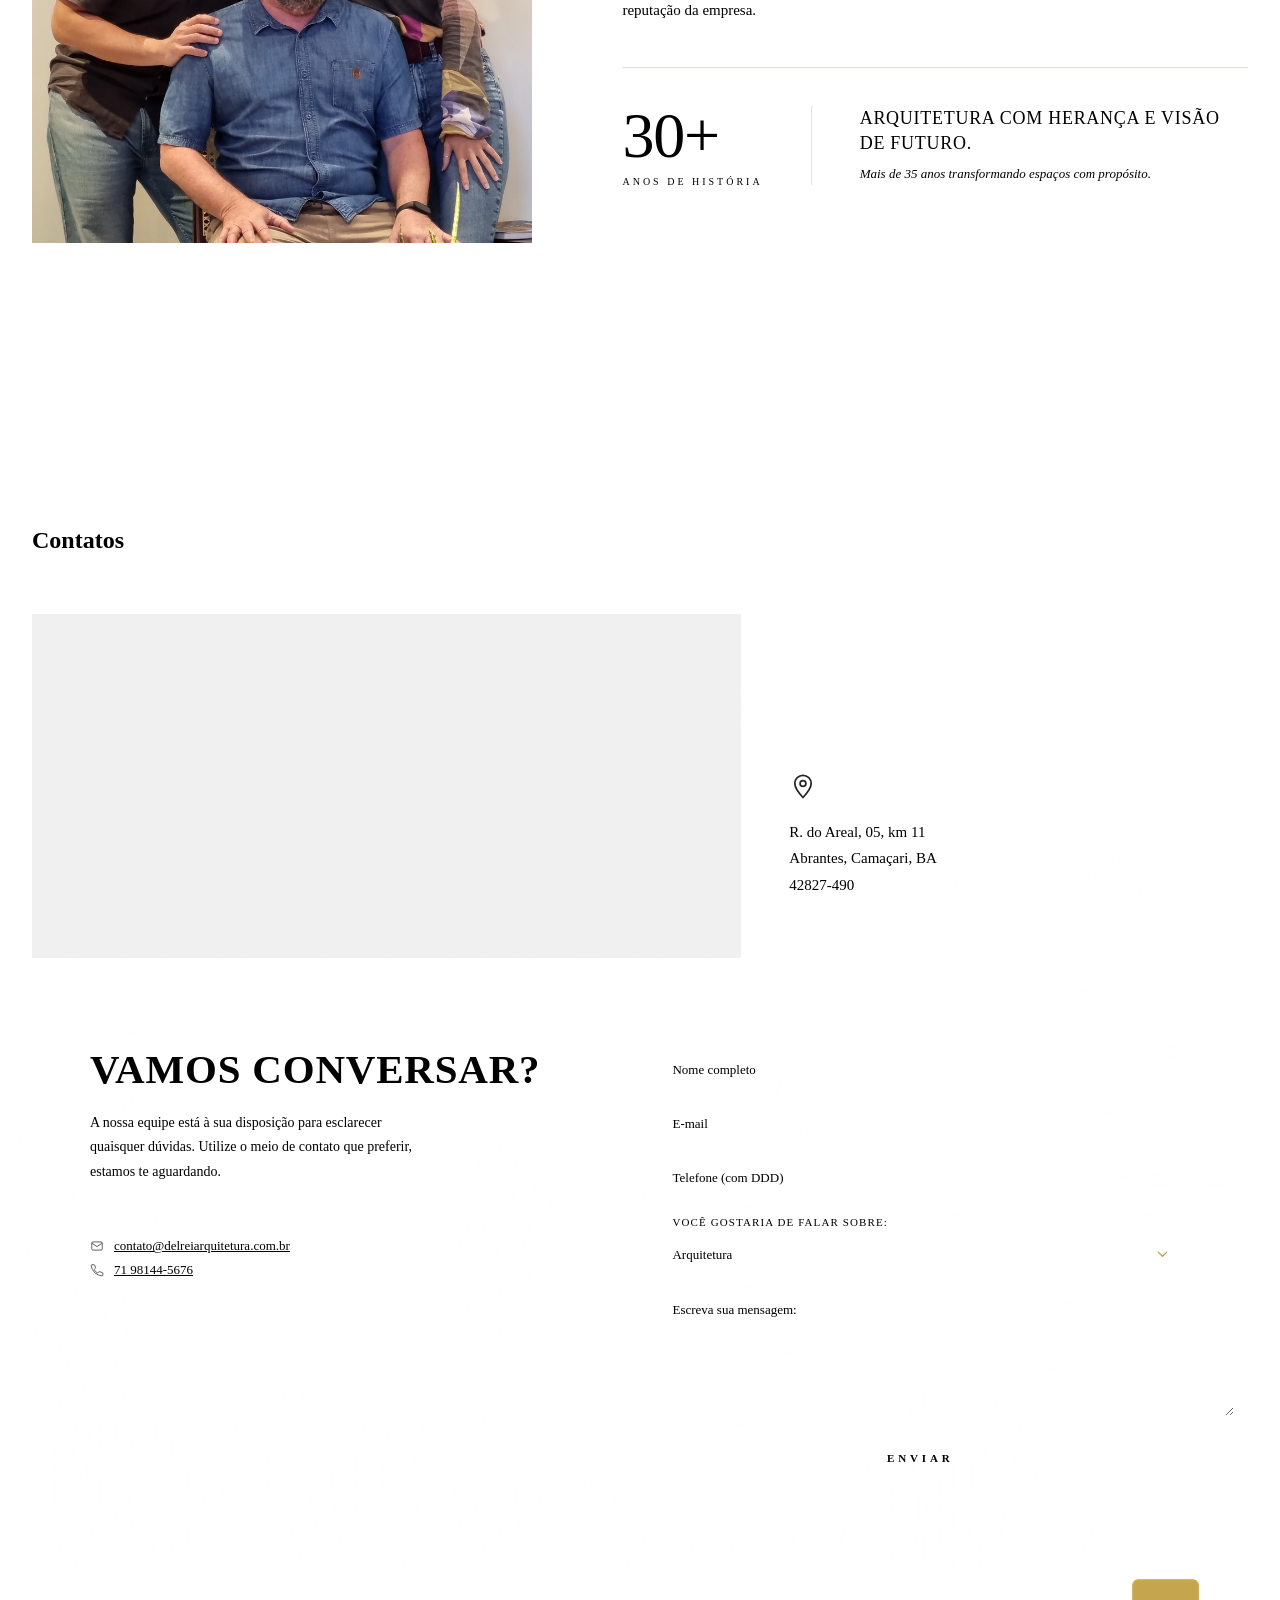
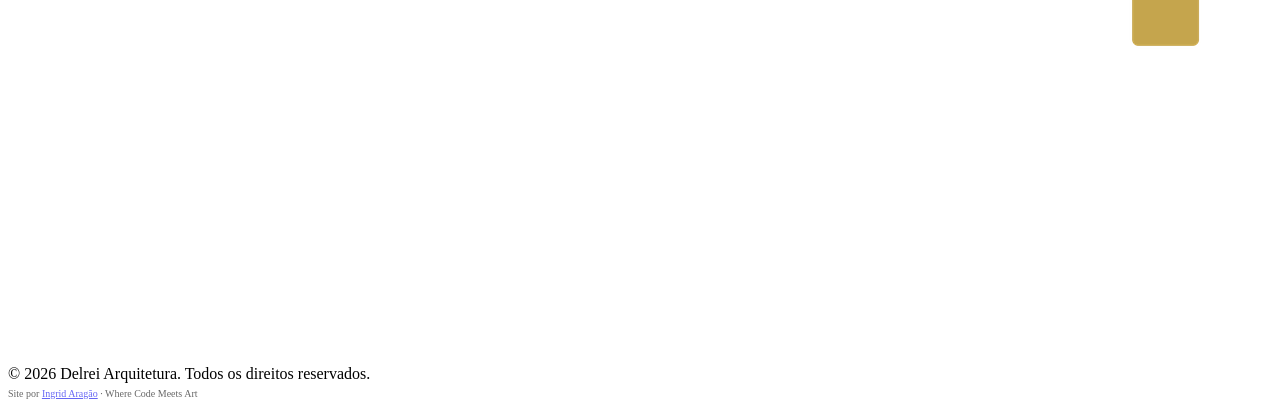
==== commit cd4ba582: "Add files via upload" ====
--- a/index.html
+++ b/index.html
@@ -6,114 +6,35 @@
 <meta name="description" content="Delrei Arquitetura. Mais de três décadas projetando com alma e identidade. Camaçari, Bahia.">
 <title>Delrei Arquitetura | Mais de três décadas projetando com alma e identidade</title>
 <link rel="icon" type="image/png" href="img/logo-preto.png">
+<link rel="stylesheet" href="css/base.css">
 <style>
-/* === FONTES OFICIAIS === */
-@font-face{font-family:'Posterama';src:url('fonts/posterama-light.otf') format('opentype');font-weight:300;font-style:normal;font-display:swap}
-@font-face{font-family:'Posterama';src:url('fonts/posterama-regular.otf') format('opentype');font-weight:400;font-style:normal;font-display:swap}
-@font-face{font-family:'Posterama';src:url('fonts/posterama-semibold.otf') format('opentype');font-weight:600;font-style:normal;font-display:swap}
-@font-face{font-family:'Posterama';src:url('fonts/posterama-bold.otf') format('opentype');font-weight:700;font-style:normal;font-display:swap}
-@font-face{font-family:'Segoe UI';src:url('fonts/segoe-ui.ttf') format('truetype');font-weight:400;font-style:normal;font-display:swap}
-@font-face{font-family:'Segoe UI';src:url('fonts/segoe-ui-bold.ttf') format('truetype');font-weight:700;font-style:normal;font-display:swap}
-@font-face{font-family:'Segoe UI';src:url('fonts/segoe-ui-italic.ttf') format('truetype');font-weight:400;font-style:italic;font-display:swap}
-
-:root{
-  --gold:#C3A34D; --gold-dark:#A88932; --gold-soft:#D8BD90;
-  --black:#1a1a1a; --grey-text:#5a5a5a; --grey-soft:#999; --grey-line:#e8e3d9;
-  --cream:#FAF8F4; --cream-warm:#F4EFE5; --white:#FFFFFF;
-  --font-display:'Posterama',sans-serif;
-  --font-body:'Segoe UI','Posterama',sans-serif;
-  --max-width:1340px; --section-padding:130px 24px;
-}
-*,*::before,*::after{box-sizing:border-box}
-html{scroll-behavior:smooth}
-body{margin:0;font-family:var(--font-body);font-weight:400;font-size:15px;line-height:1.7;color:var(--black);background:var(--white);-webkit-font-smoothing:antialiased;overflow-x:hidden}
-img{max-width:100%;display:block}
-a{color:inherit;text-decoration:none;transition:color .3s ease}
-button{font-family:inherit;cursor:pointer;border:none;background:none;color:inherit}
-
-/* SPLASH */
-.splash{position:fixed;inset:0;z-index:9999;background:var(--white);display:flex;align-items:center;justify-content:center;transition:opacity .8s ease, visibility .8s ease}
-.splash.is-hidden{opacity:0;visibility:hidden}
-.splash img{width:200px;animation:splashIn 1s cubic-bezier(.16,1,.3,1)}
-@keyframes splashIn{from{opacity:0;transform:translateY(10px)}to{opacity:1;transform:none}}
-
-/* HEADER */
-.site-header{position:fixed;top:0;left:0;right:0;z-index:100;background:rgba(255,255,255,.96);backdrop-filter:blur(14px);-webkit-backdrop-filter:blur(14px);border-bottom:1px solid var(--grey-line);transition:transform .4s ease}
-.site-header.is-hidden{transform:translateY(-100%)}
-.site-header .container{display:flex;align-items:center;justify-content:space-between;padding:18px 36px;max-width:none}
-.site-logo img{height:42px;transition:opacity .3s}
-.site-logo:hover img{opacity:.7}
-.site-nav{display:flex;gap:42px}
-.site-nav a{font-family:var(--font-display);font-size:11px;letter-spacing:.3em;text-transform:uppercase;font-weight:400;color:var(--black);position:relative;padding:6px 0}
-.site-nav a::after{content:'';position:absolute;left:0;bottom:0;height:1px;width:0;background:var(--gold);transition:width .35s cubic-bezier(.16,1,.3,1)}
-.site-nav a:hover::after,.site-nav a.active::after{width:100%}
-.site-nav a.active{color:var(--gold-dark)}
-.menu-toggle{display:none;width:32px;height:32px;flex-direction:column;justify-content:center;gap:6px}
-.menu-toggle span{width:24px;height:1px;background:var(--black);transition:all .3s;display:block}
-.menu-toggle.is-open span:nth-child(1){transform:translateY(7px) rotate(45deg)}
-.menu-toggle.is-open span:nth-child(2){opacity:0}
-.menu-toggle.is-open span:nth-child(3){transform:translateY(-7px) rotate(-45deg)}
-
-/* HERO */
-.hero{position:relative;height:calc(100vh - 78px);min-height:540px;max-height:740px;overflow:hidden;background:var(--white);margin-top:78px;transition:background .8s ease}
-.hero.slide-projeto{background:#0a0a0a}
+/* HOME-SPECIFIC */
+:root{--section-padding:130px 24px}
+
+/* HERO (sem slide marca, só projetos) */
+.hero{position:relative;height:calc(100vh - 78px);min-height:560px;overflow:hidden;background:#0a0a0a;margin-top:78px}
 .hero-slides{position:absolute;inset:0}
-.hero-slide{position:absolute;inset:0;opacity:0;transition:opacity 1.6s ease}
-.hero-slide.is-active{opacity:1}
-
-/* Slide marca: imagem inteira centrada, sem cortar */
-.hero-img-marca{width:100%;height:100%;object-fit:contain;object-position:center;background:var(--white);animation:fadeIn 1.2s ease}
-@keyframes fadeIn{from{opacity:.6}to{opacity:1}}
-
-/* Versao mobile do slide marca: foto pura + quadrante CSS recriado */
-.hero-marca-mobile{display:none;position:absolute;inset:0}
-.hero-marca-mobile-bg{position:absolute;inset:0;background-size:cover;background-position:center top;filter:grayscale(100%) contrast(1.05) brightness(.88);animation:kenburnsM 9s ease-out forwards}
-.hero-marca-mobile-bg::after{content:'';position:absolute;inset:0;background:linear-gradient(180deg,rgba(0,0,0,0) 40%,rgba(0,0,0,.5) 100%)}
-@keyframes kenburnsM{from{transform:scale(1.05)}to{transform:scale(1)}}
-.hero-marca-mobile-quadrant{position:absolute;bottom:0;left:0;right:0;background:var(--gold);padding:24px 28px 28px;display:flex;align-items:center;z-index:2;overflow:hidden;box-shadow:0 -20px 40px rgba(0,0,0,.15)}
-.hero-marca-mobile-quadrant::before{content:'';position:absolute;inset:0;background:url('img/textura.png') no-repeat center/cover;opacity:.3;mix-blend-mode:overlay}
-.hero-marca-mobile-title{font-family:var(--font-display);font-size:clamp(15px,4.4vw,22px);font-weight:300;line-height:1.4;letter-spacing:.06em;text-transform:uppercase;color:var(--white);margin:0;position:relative;z-index:1}
-.hero-marca-mobile-title em{font-family:var(--font-display);font-style:normal;font-weight:600;letter-spacing:.04em}
-
-/* Slide projeto: background com quadrante CSS */
-.hero-slide-projeto{background-size:cover;background-position:center;filter:grayscale(100%) contrast(1.06) brightness(.88)}
-.hero-slide-projeto::after{content:'';position:absolute;inset:0;background:linear-gradient(135deg,rgba(0,0,0,.05) 0%,rgba(0,0,0,.4) 100%)}
-
-/* Quadrante só aparece nos slides projeto */
-.hero-quadrant{position:absolute;top:0;left:0;width:clamp(360px,46%,560px);height:clamp(320px,64%,460px);background:var(--gold);padding:48px 56px;display:flex;align-items:center;border-bottom-right-radius:60% 50%;z-index:2;overflow:hidden;opacity:0;transition:opacity .9s ease;pointer-events:none}
-.hero-quadrant.is-visible{opacity:1;pointer-events:auto}
+.hero-slide{position:absolute;inset:0;background-size:cover;background-position:center;opacity:0;transition:opacity 1.6s ease;filter:grayscale(100%) contrast(1.06) brightness(.88)}
+.hero-slide.is-active{opacity:1;animation:kenburns 9s ease-out forwards}
+.hero-slide::after{content:'';position:absolute;inset:0;background:linear-gradient(135deg,rgba(0,0,0,.05) 0%,rgba(0,0,0,.4) 100%)}
+@keyframes kenburns{from{transform:scale(1.05)}to{transform:scale(1)}}
+
+.hero-quadrant{position:absolute;top:0;left:0;width:clamp(360px,46%,560px);height:clamp(320px,64%,460px);background:var(--gold);padding:48px 56px;display:flex;align-items:center;border-bottom-right-radius:60% 50%;z-index:2;overflow:hidden}
 .hero-quadrant::before{content:'';position:absolute;inset:0;background:url('img/textura.png') no-repeat center/cover;opacity:.3;mix-blend-mode:overlay}
 .hero-text{width:100%;opacity:0;position:absolute;left:56px;right:56px;top:50%;transform:translateY(-50%) translateY(8px);transition:opacity .9s ease,transform .9s ease}
 .hero-text.is-active{opacity:1;transform:translateY(-50%) translateY(0)}
-.hero-title{font-family:var(--font-display);font-size:clamp(28px,3.4vw,46px);font-weight:300;letter-spacing:.16em;text-transform:uppercase;color:var(--white);margin:0 0 16px}
+.hero-title{font-family:var(--font-display);font-size:clamp(28px,3.4vw,46px);font-weight:300;letter-spacing:.18em;text-transform:uppercase;color:var(--white);margin:0 0 16px}
 .hero-eyebrow{display:block;font-family:var(--font-display);font-size:11px;letter-spacing:.4em;text-transform:uppercase;color:rgba(255,255,255,.85);margin-bottom:18px;font-weight:400}
-.hero-link{display:inline-block;margin-top:8px;padding:11px 28px;border:1px solid rgba(255,255,255,.65);color:var(--white);font-family:var(--font-display);font-size:11px;letter-spacing:.3em;text-transform:uppercase;border-radius:60px;transition:all .35s ease;width:fit-content;cursor:pointer;font-weight:400}
+.hero-link{display:inline-block;margin-top:8px;padding:11px 28px;border:1px solid rgba(255,255,255,.65);color:var(--white);font-family:var(--font-display);font-size:11px;letter-spacing:.3em;text-transform:uppercase;border-radius:60px;transition:all .35s ease;width:fit-content;font-weight:400}
 .hero-link:hover{background:var(--white);color:var(--gold-dark);border-color:var(--white)}
 
 .hero-dots{position:absolute;bottom:36px;left:50%;transform:translateX(-50%);display:flex;gap:10px;z-index:3}
-.hero-dot{width:8px;height:8px;border-radius:50%;background:rgba(0,0,0,.25);border:none;padding:0;transition:all .35s;cursor:pointer}
-.hero-dot.is-active{background:var(--gold);transform:scale(1.4)}
-.hero.slide-projeto .hero-dot{background:rgba(255,255,255,.4)}
-.hero.slide-projeto .hero-dot.is-active{background:var(--white)}
-.hero-scroll{position:absolute;bottom:36px;right:36px;font-family:var(--font-display);font-size:10px;letter-spacing:.35em;text-transform:uppercase;color:rgba(0,0,0,.5);writing-mode:vertical-rl;z-index:3;animation:scrollHint 2.4s ease-in-out infinite;transition:color .8s ease}
-.hero.slide-projeto .hero-scroll{color:rgba(255,255,255,.7)}
+.hero-dot{width:8px;height:8px;border-radius:50%;background:rgba(255,255,255,.4);border:none;padding:0;transition:all .35s;cursor:pointer}
+.hero-dot.is-active{background:var(--white);transform:scale(1.4)}
+.hero-scroll{position:absolute;bottom:36px;right:36px;font-family:var(--font-display);font-size:10px;letter-spacing:.35em;text-transform:uppercase;color:rgba(255,255,255,.7);writing-mode:vertical-rl;z-index:3;animation:scrollHint 2.4s ease-in-out infinite}
 @keyframes scrollHint{0%,100%{transform:translateY(0);opacity:.7}50%{transform:translateY(8px);opacity:1}}
 
-/* TEXTURA SUTIL DE FUNDO */
-.with-texture{position:relative}
-.with-texture::before{content:'';position:absolute;inset:0;background:url('img/textura.png') no-repeat center/cover;opacity:.18;pointer-events:none;z-index:0}
-.with-texture > *{position:relative;z-index:1}
-
-/* TEXTURA FORTE (secao Projetos) */
-.with-texture-strong{position:relative}
-.with-texture-strong::before{content:'';position:absolute;inset:0;background-image:url('img/textura.png');background-repeat:no-repeat;background-position:center top;background-size:140% auto;opacity:.55;pointer-events:none;z-index:0}
-.with-texture-strong > *{position:relative;z-index:1}
-
-/* SECTION TITLE */
-.section-title{font-family:var(--font-display);font-size:18px;font-weight:600;letter-spacing:.5em;text-transform:uppercase;color:var(--black);margin:0 auto 56px;text-align:center;display:block;width:fit-content;position:relative}
-.section-title::after{content:'';display:block;width:60px;height:1px;background:var(--gold);margin:18px auto 0}
-
-/* PROJETOS */
+/* PROJETOS GRID */
 .projetos{padding:var(--section-padding);background:var(--white);overflow:hidden}
 .projetos-intro{text-align:center;max-width:580px;margin:0 auto 64px;color:var(--grey-text);font-size:15px;line-height:1.85;font-family:var(--font-body)}
 .projetos-grid{display:grid;grid-template-columns:repeat(3,1fr);gap:8px;max-width:var(--max-width);margin:0 auto 72px}
@@ -177,75 +98,19 @@
 .contato-form input,.contato-form select,.contato-form textarea{width:100%;padding:14px 22px;border:1px solid var(--grey-line);border-radius:60px;background:var(--white);font-family:var(--font-body);font-size:13px;color:var(--grey-text);margin-bottom:10px;outline:none;transition:all .3s ease}
 .contato-form textarea{border-radius:18px;min-height:100px;resize:vertical;padding-top:16px}
 .contato-form input:focus,.contato-form select:focus,.contato-form textarea:focus{border-color:var(--gold);box-shadow:0 4px 18px rgba(195,163,77,.15)}
-.contato-form input::placeholder,.contato-form textarea::placeholder{color:var(--gold-soft);opacity:1;font-family:var(--font-body)}
+.contato-form input::placeholder,.contato-form textarea::placeholder{color:var(--gold-soft);opacity:1}
 .contato-form select{appearance:none;background-image:url("data:image/svg+xml;utf8,<svg xmlns='http://www.w3.org/2000/svg' viewBox='0 0 12 8'><path d='M1 1l5 5 5-5' stroke='%23C3A34D' stroke-width='1.5' fill='none'/></svg>");background-repeat:no-repeat;background-position:right 22px center;background-size:11px;color:var(--gold-soft)}
 .contato-form .field-label{display:block;font-family:var(--font-display);font-size:11px;color:var(--grey-soft);margin:6px 22px 5px;letter-spacing:.1em;text-transform:uppercase}
 .contato-form button[type="submit"]{width:100%;padding:16px;background:var(--gold);color:var(--white);border-radius:60px;font-family:var(--font-display);font-size:11px;letter-spacing:.35em;text-transform:uppercase;font-weight:600;border:none;cursor:pointer;transition:all .35s ease;margin-top:6px}
-.contato-form button[type="submit"]:hover{background:var(--gold-dark);transform:translateY(-2px);box-shadow:0 12px 26px rgba(195,163,77,.35)}
+.contato-form button[type="submit"]:hover{background:var(--gold-dark);transform:translateY(-2px)}
 .contato-form button[type="submit"]:disabled{opacity:.7;cursor:wait;transform:none}
 .form-msg{padding:14px 20px;border-radius:60px;margin-bottom:14px;font-family:var(--font-body);font-size:12px;text-align:center}
 .form-msg--ok{background:var(--white);border:1px solid var(--gold);color:var(--gold-dark)}
 
-/* FOOTER */
-.site-footer{padding:48px 24px;text-align:center;font-family:var(--font-body);font-size:11px;letter-spacing:.18em;background:var(--black);color:rgba(255,255,255,.5)}
-.site-footer img{height:38px;margin:0 auto 18px;opacity:.85}
-.site-footer a{color:var(--gold);font-weight:600}
-.site-footer p{margin:0;line-height:1.9}
-
-/* REVEAL */
-.reveal{opacity:0;transform:translateY(28px);transition:opacity .9s ease,transform .9s ease}
-.reveal.is-visible{opacity:1;transform:translateY(0)}
-.reveal-stagger>*{opacity:0;transform:translateY(28px);transition:opacity .8s ease,transform .8s ease}
-.reveal-stagger.is-visible>*{opacity:1;transform:translateY(0)}
-.reveal-stagger.is-visible>*:nth-child(1){transition-delay:0s}
-.reveal-stagger.is-visible>*:nth-child(2){transition-delay:.08s}
-.reveal-stagger.is-visible>*:nth-child(3){transition-delay:.16s}
-.reveal-stagger.is-visible>*:nth-child(4){transition-delay:.24s}
-.reveal-stagger.is-visible>*:nth-child(5){transition-delay:.32s}
-.reveal-stagger.is-visible>*:nth-child(6){transition-delay:.4s}
-.reveal-stagger.is-visible>*:nth-child(7){transition-delay:.48s}
-.reveal-stagger.is-visible>*:nth-child(8){transition-delay:.56s}
-.reveal-stagger.is-visible>*:nth-child(9){transition-delay:.64s}
-.reveal-stagger.is-visible>*:nth-child(10){transition-delay:.72s}
-
-/* LIGHTBOX */
-.lightbox{position:fixed;inset:0;background:rgba(10,10,10,.97);display:none;align-items:center;justify-content:center;z-index:9000}
-.lightbox.is-open{display:flex}
-.lightbox-content{position:relative;max-width:95%;max-height:95vh;width:100%;height:100%;display:flex;flex-direction:column;align-items:center;justify-content:center}
-.lightbox-header{position:absolute;top:28px;left:0;right:0;display:flex;justify-content:space-between;align-items:flex-start;padding:0 36px;color:var(--white);z-index:1}
-.lightbox-title-wrap{flex:1;text-align:center;padding:0 60px}
-.lightbox-title{font-family:var(--font-display);font-size:14px;letter-spacing:.45em;text-transform:uppercase;font-weight:300;margin:0 0 6px;color:var(--white)}
-.lightbox-counter{font-family:var(--font-display);font-size:11px;color:rgba(255,255,255,.55);letter-spacing:.25em;font-weight:400}
-.lightbox-close{background:none;border:none;color:var(--white);font-size:36px;cursor:pointer;line-height:1;font-weight:200;padding:0;width:40px;height:40px;display:flex;align-items:center;justify-content:center;transition:transform .3s;flex-shrink:0}
-.lightbox-close:hover{transform:rotate(90deg)}
-.lightbox-img-wrap{display:flex;align-items:center;justify-content:center;width:100%;height:100%;padding:120px 100px 200px}
-.lightbox-img{max-width:100%;max-height:100%;object-fit:contain;box-shadow:0 24px 70px rgba(0,0,0,.7)}
-.lightbox-nav{position:absolute;top:50%;transform:translateY(-50%);background:rgba(255,255,255,.08);border:1px solid rgba(255,255,255,.18);color:var(--white);width:54px;height:54px;border-radius:50%;cursor:pointer;display:flex;align-items:center;justify-content:center;transition:all .3s;font-size:22px;backdrop-filter:blur(8px)}
-.lightbox-nav:hover{background:var(--gold);border-color:var(--gold);transform:translateY(-50%) scale(1.08)}
-.lightbox-prev{left:32px}
-.lightbox-next{right:32px}
-.lightbox-description{position:absolute;bottom:32px;left:50%;transform:translateX(-50%);max-width:760px;width:92%;text-align:center;color:rgba(255,255,255,.92);font-family:var(--font-body);font-size:14px;line-height:1.85;padding:24px 32px;background:rgba(0,0,0,.55);backdrop-filter:blur(10px);border-radius:12px;border:1px solid rgba(195,163,77,.2);font-weight:400;max-height:38vh;overflow-y:auto;scrollbar-width:thin;scrollbar-color:var(--gold) transparent}
-.lightbox-description::-webkit-scrollbar{width:4px}
-.lightbox-description::-webkit-scrollbar-thumb{background:var(--gold);border-radius:2px}
-
-/* RESPONSIVE */
-@media(max-width:1024px){
-  .projetos-grid{grid-template-columns:repeat(2,1fr)}
-  .sobre-grid{gap:60px}
-}
+@media(max-width:1024px){.projetos-grid{grid-template-columns:repeat(2,1fr)}.sobre-grid{gap:60px}}
 @media(max-width:900px){
   :root{--section-padding:72px 20px}
-  .menu-toggle{display:flex}
-  .site-header .container{padding:14px 20px}
-  .site-nav{position:fixed;top:64px;left:0;right:0;background:var(--white);flex-direction:column;padding:32px 24px;gap:22px;border-bottom:1px solid var(--grey-line);transform:translateY(-120%);transition:transform .45s ease;align-items:flex-start}
-  .site-nav.is-open{transform:translateY(0)}
-  .hero{margin-top:64px;height:calc(95vh - 64px);min-height:600px;background:#0a0a0a !important}
-  .hero-img-marca{display:none}
-  .hero-marca-mobile{display:block}
-  .hero.slide-projeto .hero-dot{background:rgba(255,255,255,.4)}
-  .hero .hero-dot{background:rgba(255,255,255,.4)}
-  .hero .hero-dot.is-active{background:var(--white)}
-  .hero .hero-scroll{color:rgba(255,255,255,.7)}
+  .hero{margin-top:64px;height:calc(85vh - 64px);min-height:520px}
   .hero-quadrant{width:82%;height:50%;padding:32px 28px;border-bottom-right-radius:50% 40%}
   .hero-text{left:28px;right:28px}
   .sobre-grid{grid-template-columns:1fr;gap:48px}
@@ -259,18 +124,11 @@
   .address-card{padding:36px 28px}
   .form-grid{grid-template-columns:1fr;gap:40px}
   .form-intro p{max-width:100%}
-  .lightbox-img-wrap{padding:90px 16px 240px}
-  .lightbox-nav{width:44px;height:44px}
-  .lightbox-prev{left:12px}
-  .lightbox-next{right:12px}
-  .lightbox-description{font-size:13px;padding:18px 20px;line-height:1.7;max-height:42vh}
 }
 @media(max-width:600px){
   .projetos-grid{grid-template-columns:1fr;gap:8px}
   .projeto-name{font-size:16px;letter-spacing:.3em}
   .hero-title{font-size:24px;letter-spacing:.15em}
-  .lightbox-header{padding:0 16px}
-  .lightbox-title{font-size:12px;letter-spacing:.3em}
 }
 </style>
 </head>
@@ -282,7 +140,7 @@
 
 <header class="site-header" id="header">
   <div class="container">
-    <a href="#home" class="site-logo">
+    <a href="index.html" class="site-logo">
       <img src="img/logo-preto.png" alt="Delrei Arquitetura">
     </a>
     <nav class="site-nav" id="nav">
@@ -299,41 +157,29 @@
 
 <main id="home">
 
-  <!-- HERO -->
+  <!-- HERO: 3 projetos rotativos (sem slide marca) -->
   <section class="hero">
-    <div class="hero-slides" id="heroSlides">
-      <!-- SLIDE 1: banner real inteiro (desktop) ou foto pura + quadrante CSS (mobile) -->
-      <div class="hero-slide is-active">
-        <img src="img/banner-marca.jpg" class="hero-img-marca" alt="Mais de três décadas projetando com alma e identidade">
-        <div class="hero-marca-mobile" aria-hidden="true">
-          <div class="hero-marca-mobile-bg" style="background-image:url('img/mauricio-mobile.jpg')"></div>
-          <div class="hero-marca-mobile-quadrant">
-            <h1 class="hero-marca-mobile-title">MAIS DE TRÊS DÉCADAS PROJETANDO COM <em>ALMA</em> E IDENTIDADE</h1>
-          </div>
-        </div>
-      </div>
-      <!-- SLIDES 2-4: foto do projeto + quadrante CSS dourado -->
-      <div class="hero-slide hero-slide-projeto" style="background-image:url('img/projetos/casa-av.jpg')"></div>
-      <div class="hero-slide hero-slide-projeto" style="background-image:url('img/projetos/casa-bf.jpg')"></div>
-      <div class="hero-slide hero-slide-projeto" style="background-image:url('img/projetos/casa-dc.jpg')"></div>
-    </div>
-
-    <!-- Quadrante só aparece nos slides 2-4 -->
-    <div class="hero-quadrant" id="heroQuadrant">
-      <div class="hero-text" data-tipo="projeto" data-projeto="casa-av">
-        <span class="hero-eyebrow">Projeto em destaque</span>
-        <h2 class="hero-title">Casa AV</h2>
-        <button class="hero-link" data-open-projeto="casa-av">Ver projeto</button>
-      </div>
-      <div class="hero-text" data-tipo="projeto" data-projeto="casa-bf">
+    <div class="hero-slides">
+      <div class="hero-slide is-active" style="background-image:url('img/projetos/casa-bf.jpg')"></div>
+      <div class="hero-slide" style="background-image:url('img/projetos/casa-dr.jpg')"></div>
+      <div class="hero-slide" style="background-image:url('img/projetos/casa-dc.jpg')"></div>
+    </div>
+
+    <div class="hero-quadrant">
+      <div class="hero-text is-active">
         <span class="hero-eyebrow">Projeto em destaque</span>
         <h2 class="hero-title">Casa BF</h2>
-        <button class="hero-link" data-open-projeto="casa-bf">Ver projeto</button>
-      </div>
-      <div class="hero-text" data-tipo="projeto" data-projeto="casa-dc">
+        <a href="casa-bf.html" class="hero-link">Ver projeto</a>
+      </div>
+      <div class="hero-text">
+        <span class="hero-eyebrow">Projeto em destaque</span>
+        <h2 class="hero-title">Casa DR</h2>
+        <a href="casa-dr.html" class="hero-link">Ver projeto</a>
+      </div>
+      <div class="hero-text">
         <span class="hero-eyebrow">Projeto em destaque</span>
         <h2 class="hero-title">Casa DC</h2>
-        <button class="hero-link" data-open-projeto="casa-dc">Ver projeto</button>
+        <a href="casa-dc.html" class="hero-link">Ver projeto</a>
       </div>
     </div>
 
@@ -341,28 +187,26 @@
       <button class="hero-dot is-active" data-slide="0" aria-label="Slide 1"></button>
       <button class="hero-dot" data-slide="1" aria-label="Slide 2"></button>
       <button class="hero-dot" data-slide="2" aria-label="Slide 3"></button>
-      <button class="hero-dot" data-slide="3" aria-label="Slide 4"></button>
     </div>
     <span class="hero-scroll">scroll</span>
   </section>
 
-  <!-- PROJETOS -->
+  <!-- PROJETOS GRID -->
   <section id="projetos" class="projetos with-texture-strong">
     <h2 class="section-title">Projetos</h2>
     <p class="projetos-intro reveal">Cada projeto, uma história. Cada espaço, uma identidade. Conheça obras que traduzem três décadas de experiência em arquitetura residencial autoral.</p>
 
     <div class="projetos-grid reveal-stagger" id="projetosGridHome">
-      <!-- Vai mostrar 6 primeiros, "Ver mais" mostra os 4 restantes -->
-      <a href="#" class="projeto-card" data-open-projeto="casa-av"><img src="img/projetos/casa-av.jpg" alt="Casa AV" loading="lazy"><span class="projeto-name">Casa AV</span></a>
-      <a href="#" class="projeto-card" data-open-projeto="casa-bf"><img src="img/projetos/casa-bf.jpg" alt="Casa BF" loading="lazy"><span class="projeto-name">Casa BF</span></a>
-      <a href="#" class="projeto-card" data-open-projeto="casa-dc"><img src="img/projetos/casa-dc.jpg" alt="Casa DC" loading="lazy"><span class="projeto-name">Casa DC</span></a>
-      <a href="#" class="projeto-card" data-open-projeto="casa-dm"><img src="img/projetos/casa-dm.jpg" alt="Casa DM" loading="lazy"><span class="projeto-name">Casa DM</span></a>
-      <a href="#" class="projeto-card" data-open-projeto="casa-dr"><img src="img/projetos/casa-dr.jpg" alt="Casa DR" loading="lazy"><span class="projeto-name">Casa DR</span></a>
-      <a href="#" class="projeto-card" data-open-projeto="casa-ef"><img src="img/projetos/casa-ef.jpg" alt="Casa EF" loading="lazy"><span class="projeto-name">Casa EF</span></a>
-      <a href="#" class="projeto-card oculto" data-open-projeto="casa-gs" style="display:none"><img src="img/projetos/casa-gs.jpg" alt="Casa GS" loading="lazy"><span class="projeto-name">Casa GS</span></a>
-      <a href="#" class="projeto-card oculto" data-open-projeto="casa-pe" style="display:none"><img src="img/projetos/casa-pe.jpg" alt="Casa PE" loading="lazy"><span class="projeto-name">Casa PE</span></a>
-      <a href="#" class="projeto-card oculto" data-open-projeto="casa-raf" style="display:none"><img src="img/projetos/casa-raf.jpg" alt="Casa RAF" loading="lazy"><span class="projeto-name">Casa RAF</span></a>
-      <a href="#" class="projeto-card oculto" data-open-projeto="casa-rm" style="display:none"><img src="img/projetos/casa-rm.jpg" alt="Casa RM" loading="lazy"><span class="projeto-name">Casa RM</span></a>
+      <a href="casa-bf.html" class="projeto-card"><img src="img/projetos/casa-bf.jpg" alt="Casa BF" loading="lazy"><span class="projeto-name">Casa BF</span></a>
+      <a href="casa-dr.html" class="projeto-card"><img src="img/projetos/casa-dr.jpg" alt="Casa DR" loading="lazy"><span class="projeto-name">Casa DR</span></a>
+      <a href="casa-dc.html" class="projeto-card"><img src="img/projetos/casa-dc.jpg" alt="Casa DC" loading="lazy"><span class="projeto-name">Casa DC</span></a>
+      <a href="casa-ef.html" class="projeto-card"><img src="img/projetos/casa-ef.jpg" alt="Casa EF" loading="lazy"><span class="projeto-name">Casa EF</span></a>
+      <a href="casa-pe.html" class="projeto-card"><img src="img/projetos/casa-pe.jpg" alt="Casa PE" loading="lazy"><span class="projeto-name">Casa PE</span></a>
+      <a href="casa-raf.html" class="projeto-card"><img src="img/projetos/casa-raf.jpg" alt="Casa RAF" loading="lazy"><span class="projeto-name">Casa RAF</span></a>
+      <a href="casa-gs.html" class="projeto-card oculto" style="display:none"><img src="img/projetos/casa-gs.jpg" alt="Casa GS" loading="lazy"><span class="projeto-name">Casa GS</span></a>
+      <a href="casa-rm.html" class="projeto-card oculto" style="display:none"><img src="img/projetos/casa-rm.jpg" alt="Casa RM" loading="lazy"><span class="projeto-name">Casa RM</span></a>
+      <a href="casa-dm.html" class="projeto-card oculto" style="display:none"><img src="img/projetos/casa-dm.jpg" alt="Casa DM" loading="lazy"><span class="projeto-name">Casa DM</span></a>
+      <a href="casa-av.html" class="projeto-card oculto" style="display:none"><img src="img/projetos/casa-av.jpg" alt="Casa AV" loading="lazy"><span class="projeto-name">Casa AV</span></a>
     </div>
 
     <button class="btn-vermais" id="btnVerMais">
@@ -454,94 +298,27 @@
   <small style="opacity:.6;font-size:10px">Site por <a href="https://ingridaragao.com" target="_blank" rel="noopener">Ingrid Aragão</a> &middot; Where Code Meets Art</small></p>
 </footer>
 
-<!-- LIGHTBOX -->
-<div class="lightbox" id="lightbox">
-  <div class="lightbox-content">
-    <div class="lightbox-header">
-      <span style="width:40px"></span>
-      <div class="lightbox-title-wrap">
-        <h3 class="lightbox-title" id="lbTitle">Projeto</h3>
-        <span class="lightbox-counter" id="lbCounter">1 / 9</span>
-      </div>
-      <button class="lightbox-close" id="lbClose" aria-label="Fechar">&times;</button>
-    </div>
-    <div class="lightbox-img-wrap">
-      <img class="lightbox-img" id="lbImg" alt="">
-    </div>
-    <button class="lightbox-nav lightbox-prev" id="lbPrev" aria-label="Anterior">&#8249;</button>
-    <button class="lightbox-nav lightbox-next" id="lbNext" aria-label="Próxima">&#8250;</button>
-    <div class="lightbox-description" id="lbDesc"></div>
-  </div>
-</div>
-
+<script src="js/base.js"></script>
 <script>
-const projetos = {
-  'casa-av': {nome:'Casa AV', fotos:9, desc:'Residência em madeira lamelada colada, desenhada para se integrar de forma sutil à paisagem e à topografia natural do terreno, com implantação elevada que preserva o solo e amplia a conexão com o entorno. A referência da arquitetura de Bali se expressa nos elementos da cobertura, que reforçam a identidade tropical e a leveza do projeto, enquanto os ambientes integrados promovem amplitude, convivência e continuidade visual. O olhar é conduzido ao gazebo na área da piscina, ponto focal da proposta e espaço dedicado ao relaxamento, à contemplação e ao bem-estar.'},
-  'casa-bf': {nome:'Casa BF', fotos:9, desc:'Implantada em meio à vegetação existente, a casa foi concebida para se integrar à mata e acompanhar a topografia natural do terreno, criando uma relação de imersão entre arquitetura e paisagem. A estrutura em madeira lamelada colada reforça a leveza do conjunto e a conexão com o entorno, enquanto a presença marcante da vegetação amplia a sensação de abrigo e acolhimento. O acesso principal se destaca por uma ampla escadaria de madeira, composta por degraus largos que conduzem diretamente à área de lazer, transformando a chegada em um percurso de transição e valorizando a experiência espacial desde a entrada.'},
-  'casa-dc': {nome:'Casa DC', fotos:16, desc:'Implantada em um terreno de declive acentuado, a casa explora a topografia como elemento central da proposta, criando uma composição marcada pela leveza e pela sensação de suspensão. A estrutura em madeira lamelada colada permite que a área social e de lazer se projetem sobre o terreno, quase flutuando em meio à vegetação, o que reforça a integração com a paisagem e a experiência de imersão no entorno natural. Os ambientes foram pensados de forma fluida e integrada, enquanto a cobertura com amplo balanço acentua a horizontalidade do conjunto e contribui para a identidade contemporânea do projeto. A organização dos níveis acompanha o relevo, posicionando os espaços íntimos junto ao acesso superior e conduzindo as áreas de convivência para um nível mais baixo, abraçado pela natureza.'},
-  'casa-dm': {nome:'Casa DM', fotos:12, desc:'Marcada pela estrutura em madeira lamelada colada, a casa se destaca pelo grande painel em brise de madeira que percorre a porção superior da fachada, conferindo identidade e um desenho singular ao conjunto. O acesso acontece por um pátio coberto com pergolado e vidro, que qualifica a chegada e distribui de forma fluida os percursos entre a sala de estar e a circulação principal. Nos fundos, a ampla área de lazer se integra ao espaço gourmet, concebido como extensão da cozinha e do convívio social, reforçando a continuidade entre interior e exterior. No pavimento superior, os quartos se organizam de forma reservada, garantindo privacidade sem comprometer a unidade da proposta.'},
-  'casa-dr': {nome:'Casa DR', fotos:9, desc:'Com estrutura mista em madeira e concreto, a casa é marcada pela forte horizontalidade de sua arquitetura, evidenciada pela composição linear dos volumes e pela relação direta com o terreno. A implantação foi definida a partir da orientação solar, posicionando a área de lazer na porção frontal do lote para aproveitar de forma estratégica o poente e valorizar a vivência dos espaços externos. A organização interna acompanha a topografia natural, concentrando a área social no pavimento térreo, no nível da rua, enquanto os quartos se distribuem no pavimento inferior, garantindo maior privacidade e uma integração mais reservada com o relevo do terreno.'},
-  'casa-ef': {nome:'Casa EF', fotos:8, desc:'Desenvolvida em estrutura mista de madeira lamelada colada e concreto, a casa se organiza em três pavimentos que acompanham a lógica funcional e a topografia do terreno. A composição valoriza a clareza dos níveis e a fluidez entre os usos, distribuindo os espaços de apoio no pavimento inferior, as áreas sociais no nível principal e os ambientes íntimos no pavimento superior. Como elemento de destaque, a piscina suspensa assume papel central na proposta, integrando-se à arquitetura como extensão estrutural do volume e reforçando a leveza e a sofisticação do conjunto.'},
-  'casa-gs': {nome:'Casa GS', fotos:9, desc:'Toda estruturada em madeira lamelada colada, a casa tem sua arquitetura marcada por uma grande passarela que organiza e conecta os principais ambientes, conduzindo de forma contínua o percurso entre as áreas de estar interna e externa, a cozinha, o espaço gourmet e a área de lazer ao fundo, o que reforça a fluidez da proposta e valoriza a experiência espacial ao longo da residência. As áreas sociais se concentram no pavimento inferior, enquanto os quartos ocupam o nível superior, garantindo uma organização clara e funcional, ao mesmo tempo em que o paisagismo integrado permite que a vegetação permeie os espaços e pareça adentrar a casa, intensificando a conexão entre interior e natureza.'},
-  'casa-pe': {nome:'Casa PE', fotos:12, desc:'Com estrutura mista em madeira engenheirada e bloco estrutural de concreto aparente, a casa se destaca pela cobertura ampla, marcada por um grande beiral inclinado que confere presença arquitetônica e reforça a proteção dos espaços. Os ambientes sociais foram concebidos de forma totalmente integrada, conectando sala, cozinha gourmet e área de lazer com piscina em uma experiência contínua de convivência. No pavimento superior, uma passarela atravessa o vazio sobre a sala e articula o acesso aos quartos, criando um elemento de ligação que valoriza a espacialidade interna e a relação entre os níveis.'},
-  'casa-raf': {nome:'Casa RAF', fotos:7, desc:'Em estrutura de madeira lamelada colada, a casa valoriza a experiência da chegada ao revelar, logo em frente à entrada principal, um amplo jardim interno emoldurado por uma parede de pedra, criando um ponto de respiro e conexão imediata com a natureza. No térreo, os ambientes sociais se desenvolvem de forma integrada, reunindo cozinha, sala de estar, sala de TV e área de lazer em uma composição fluida e contínua. No pavimento superior, os quartos se organizam de forma mais reservada, enquanto a fachada é marcada pelo contorno em muxarabis, elemento que confere identidade, leveza e controle de luz ao volume.'},
-  'casa-rm': {nome:'Casa RM', fotos:10, desc:'Totalmente estruturada em madeira lamelada colada e envolvida pela vegetação nativa, a casa térrea foi concebida para se integrar de forma natural ao entorno e valorizar a relação contínua entre interior e exterior. Os ambientes sociais se desenvolvem de forma fluida, conectando sala de estar, cozinha gourmet e a área de lazer com piscina em um único eixo de convivência. Os quartos se orientam para esse espaço externo, fortalecendo a sensação de acolhimento e a vivência da área de lazer como núcleo da casa. A fachada em pedra, que se estende para o interior, reforça a unidade material do projeto e acrescenta textura e permanência à arquitetura.'},
-};
-
-window.addEventListener('load', () => {
-  setTimeout(() => document.getElementById('splash').classList.add('is-hidden'), 600);
-});
-
-/* HERO CAROUSEL: slide 0 = marca (sem quadrante), 1-3 = projetos (com quadrante) */
+/* HERO CAROUSEL (sem slide marca, só 3 projetos) */
 const slides = document.querySelectorAll('.hero-slide');
 const texts = document.querySelectorAll('.hero-text');
 const dots = document.querySelectorAll('.hero-dot');
-const quadrant = document.getElementById('heroQuadrant');
-const heroEl = document.querySelector('.hero');
 let current = 0;
 let timer = null;
 function show(i){
   slides.forEach((s,k) => s.classList.toggle('is-active', k===i));
+  texts.forEach((t,k) => t.classList.toggle('is-active', k===i));
   dots.forEach((d,k) => d.classList.toggle('is-active', k===i));
-  if (i === 0) {
-    quadrant.classList.remove('is-visible');
-    texts.forEach(t => t.classList.remove('is-active'));
-    heroEl.classList.remove('slide-projeto');
-  } else {
-    quadrant.classList.add('is-visible');
-    texts.forEach((t,k) => t.classList.toggle('is-active', k === i - 1));
-    heroEl.classList.add('slide-projeto');
-  }
   current = i;
 }
 function next(){ show((current+1) % slides.length); }
 function start(){ timer = setInterval(next, 5500); }
 start();
 dots.forEach((d,i) => d.addEventListener('click', () => { clearInterval(timer); show(i); start(); }));
+const heroEl = document.querySelector('.hero');
 heroEl.addEventListener('mouseenter', () => clearInterval(timer));
 heroEl.addEventListener('mouseleave', start);
-
-/* MOBILE MENU */
-const toggle = document.getElementById('menuToggle');
-const nav = document.getElementById('nav');
-toggle.addEventListener('click', () => {
-  toggle.classList.toggle('is-open');
-  nav.classList.toggle('is-open');
-});
-nav.querySelectorAll('a').forEach(a => a.addEventListener('click', () => {
-  toggle.classList.remove('is-open');
-  nav.classList.remove('is-open');
-}));
-
-/* HEADER */
-const header = document.getElementById('header');
-let lastScroll = 0;
-window.addEventListener('scroll', () => {
-  const y = window.scrollY;
-  if (y > lastScroll && y > 200) header.classList.add('is-hidden');
-  else header.classList.remove('is-hidden');
-  lastScroll = y;
-}, {passive:true});
 
 /* ACTIVE LINK */
 const sections = document.querySelectorAll('main section[id]');
@@ -552,17 +329,6 @@
   sections.forEach(s => { if (y >= s.offsetTop) active = s.id; });
   links.forEach(l => l.classList.toggle('active', l.getAttribute('href') === '#' + active));
 }, {passive:true});
-
-/* REVEAL */
-const obs = new IntersectionObserver((entries) => {
-  entries.forEach(e => {
-    if (e.isIntersecting) {
-      e.target.classList.add('is-visible');
-      obs.unobserve(e.target);
-    }
-  });
-}, {threshold:.12, rootMargin:'0px 0px -60px 0px'});
-document.querySelectorAll('.reveal, .reveal-stagger').forEach(el => obs.observe(el));
 
 /* BTN VER MAIS */
 const btnVerMais = document.getElementById('btnVerMais');
@@ -574,7 +340,6 @@
   ocultos.forEach((c, i) => {
     if (expandido) {
       c.style.display = '';
-      // Stagger animation
       c.style.opacity = '0';
       c.style.transform = 'translateY(20px)';
       setTimeout(() => {
@@ -587,72 +352,8 @@
     }
   });
   btnVerMaisText.textContent = expandido ? 'Ver menos' : 'Ver mais';
-  if (!expandido) {
-    document.getElementById('projetos').scrollIntoView({behavior:'smooth', block:'start'});
-  }
+  if (!expandido) document.getElementById('projetos').scrollIntoView({behavior:'smooth', block:'start'});
 });
-
-/* LIGHTBOX */
-const lb = document.getElementById('lightbox');
-const lbImg = document.getElementById('lbImg');
-const lbTitle = document.getElementById('lbTitle');
-const lbCounter = document.getElementById('lbCounter');
-const lbDesc = document.getElementById('lbDesc');
-const lbClose = document.getElementById('lbClose');
-const lbPrev = document.getElementById('lbPrev');
-const lbNext = document.getElementById('lbNext');
-let lbProj = null, lbIdx = 0;
-
-function openProjeto(slug){
-  const p = projetos[slug];
-  if (!p) return;
-  lbProj = slug;
-  lbIdx = 0;
-  lbTitle.textContent = p.nome;
-  lbDesc.textContent = p.desc;
-  showLbImg();
-  lb.classList.add('is-open');
-  document.body.style.overflow = 'hidden';
-}
-function showLbImg(){
-  const p = projetos[lbProj];
-  const num = String(lbIdx + 1).padStart(2, '0');
-  lbImg.src = `img/galerias/${lbProj}/${num}.jpg`;
-  lbImg.alt = `${p.nome} - foto ${lbIdx+1}`;
-  lbCounter.textContent = `${lbIdx+1} / ${p.fotos}`;
-}
-function closeLb(){
-  lb.classList.remove('is-open');
-  document.body.style.overflow = '';
-}
-function navLb(dir){
-  const p = projetos[lbProj];
-  lbIdx = (lbIdx + dir + p.fotos) % p.fotos;
-  showLbImg();
-}
-document.querySelectorAll('[data-open-projeto]').forEach(el => {
-  el.addEventListener('click', e => {
-    e.preventDefault();
-    openProjeto(el.dataset.openProjeto);
-  });
-});
-lbClose.addEventListener('click', closeLb);
-lbPrev.addEventListener('click', () => navLb(-1));
-lbNext.addEventListener('click', () => navLb(1));
-lb.addEventListener('click', e => { if (e.target === lb) closeLb(); });
-document.addEventListener('keydown', e => {
-  if (!lb.classList.contains('is-open')) return;
-  if (e.key === 'Escape') closeLb();
-  if (e.key === 'ArrowLeft') navLb(-1);
-  if (e.key === 'ArrowRight') navLb(1);
-});
-
-let touchX = 0;
-lb.addEventListener('touchstart', e => touchX = e.touches[0].clientX, {passive:true});
-lb.addEventListener('touchend', e => {
-  const dx = e.changedTouches[0].clientX - touchX;
-  if (Math.abs(dx) > 50) navLb(dx > 0 ? -1 : 1);
-}, {passive:true});
 
 /* FORM */
 const form = document.getElementById('contatoForm');
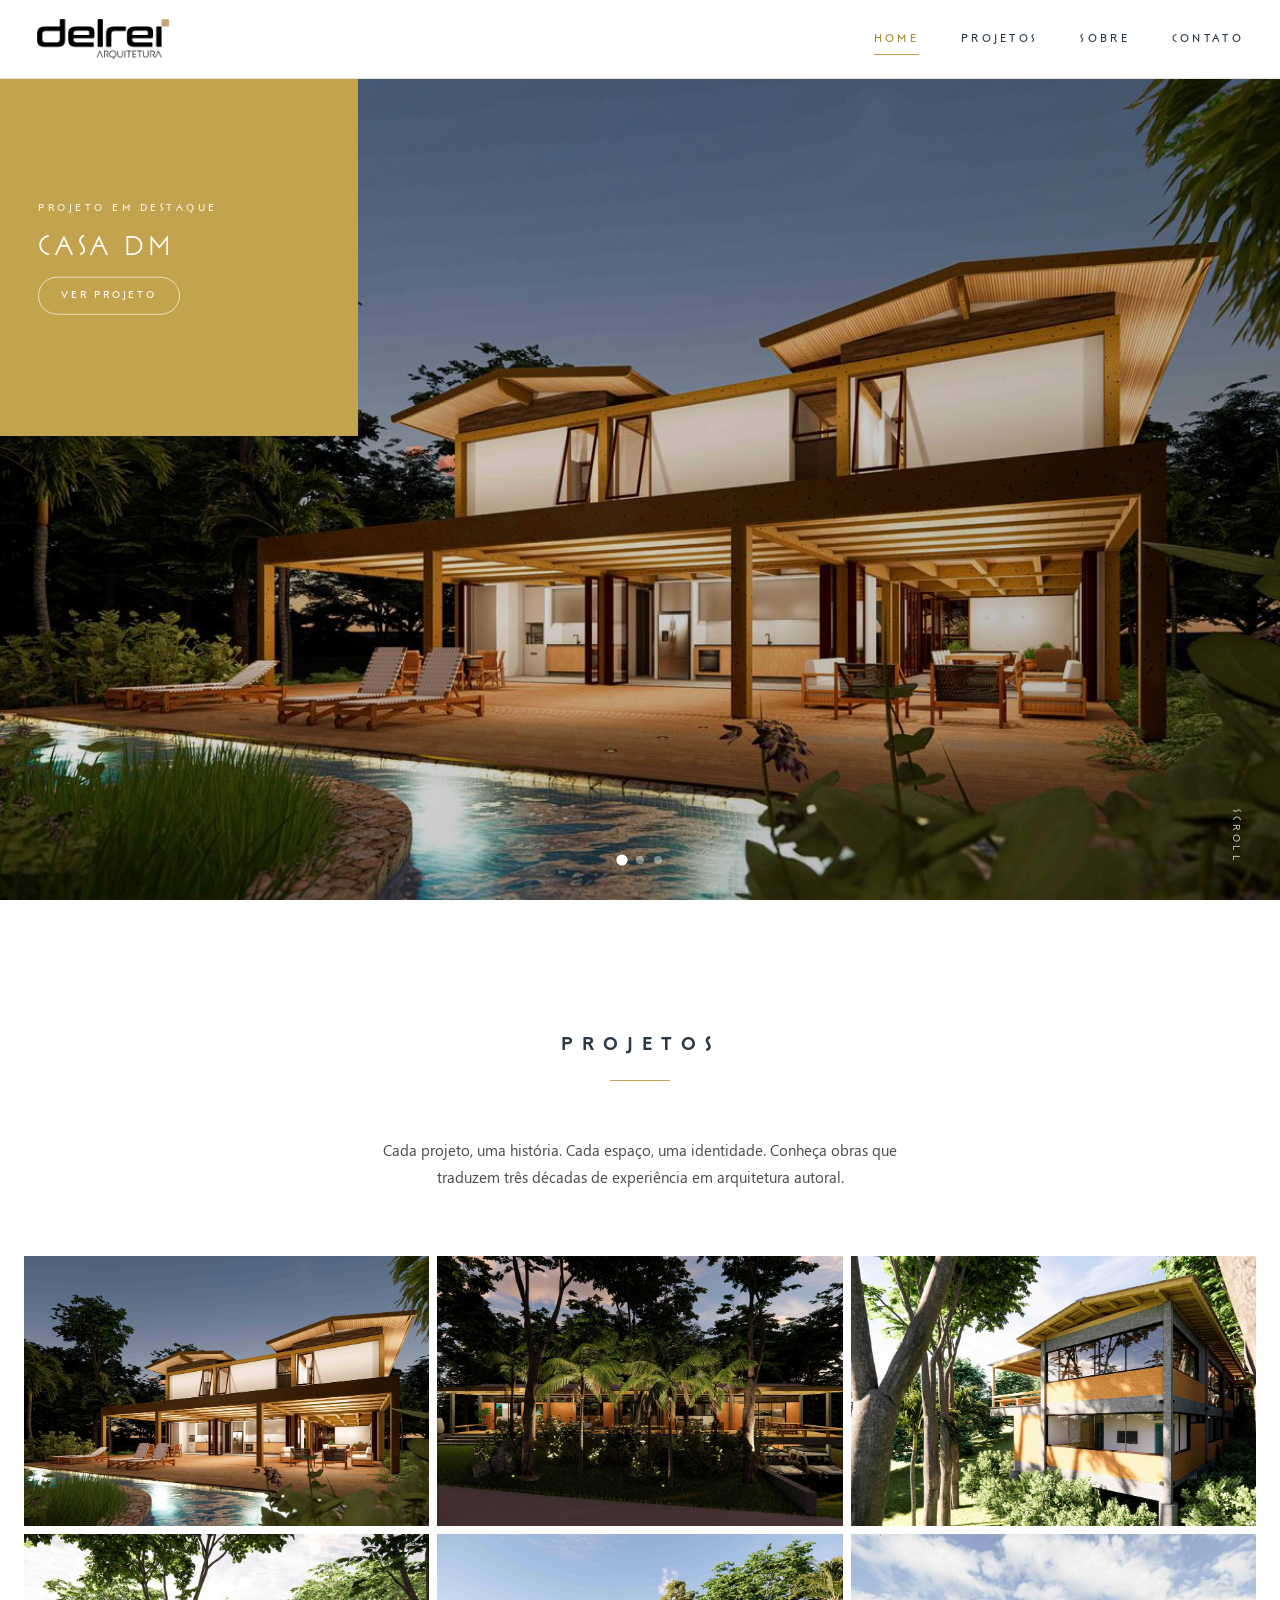
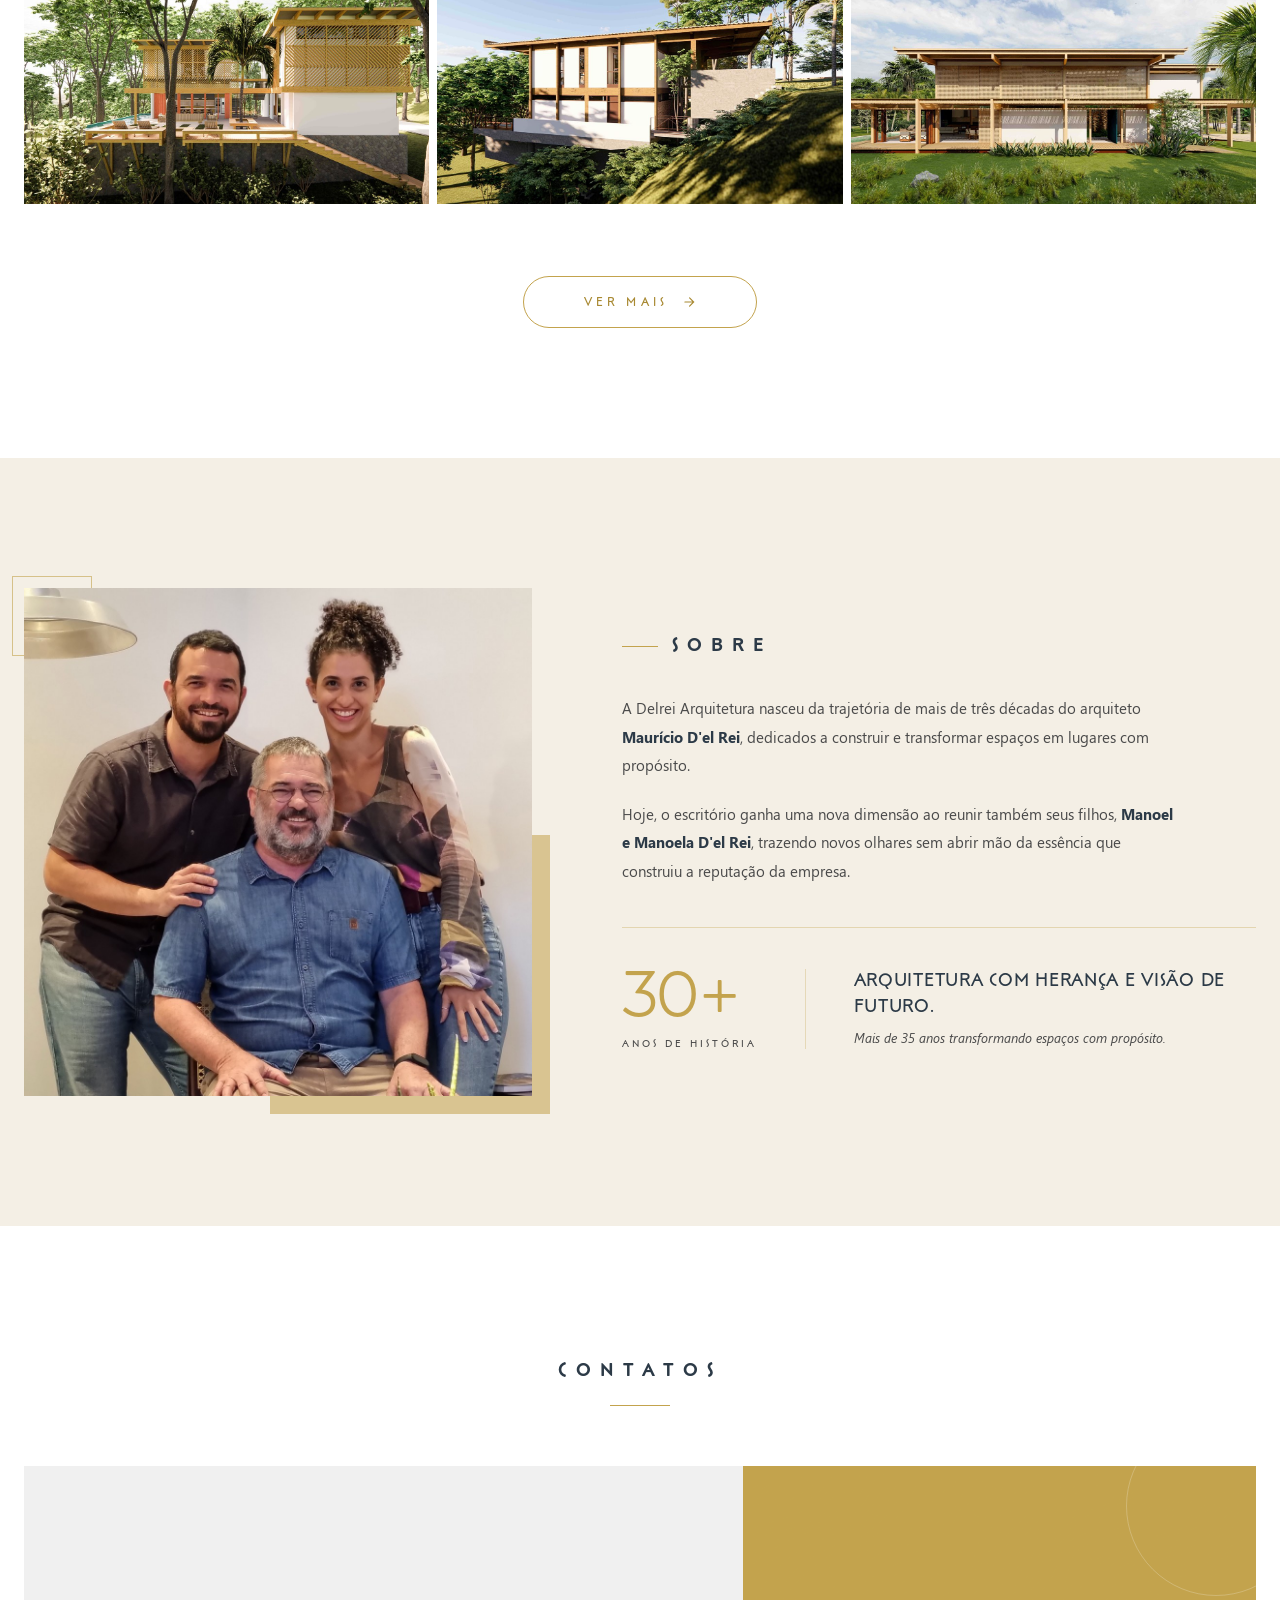
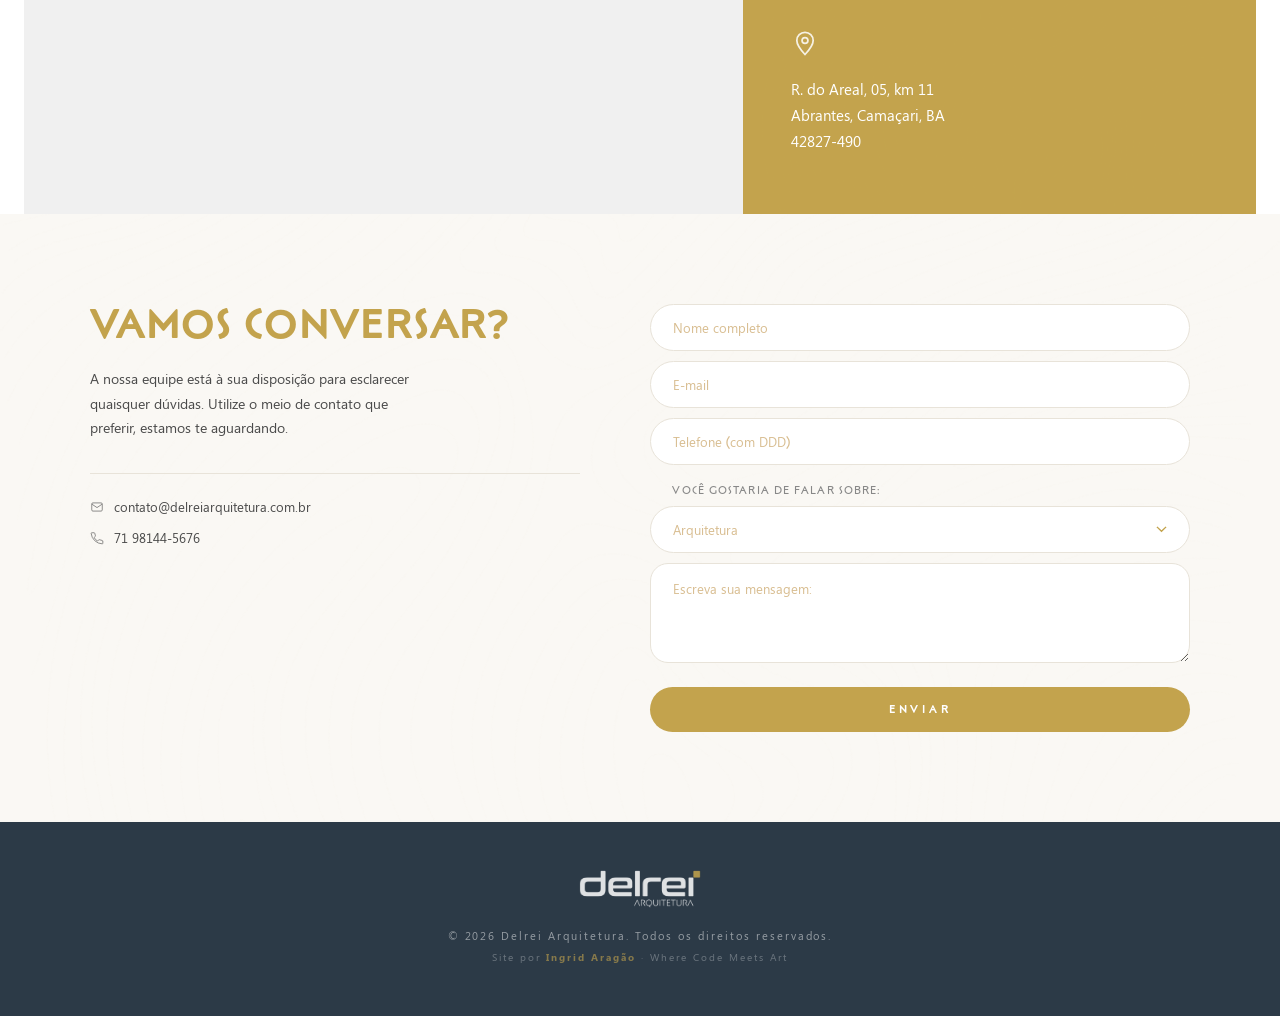
==== commit b1a72f90: "Add files via upload" ====
--- a/index.html
+++ b/index.html
@@ -11,21 +11,21 @@
 /* HOME-SPECIFIC */
 :root{--section-padding:130px 24px}
 
-/* HERO (sem slide marca, só projetos) */
-.hero{position:relative;height:calc(100vh - 78px);min-height:560px;overflow:hidden;background:#0a0a0a;margin-top:78px}
+/* HERO (3 projetos rotativos, fotos coloridas, quadrante quadrado no canto) */
+.hero{position:relative;height:calc(100vh - 78px);min-height:560px;overflow:hidden;background:var(--black);margin-top:78px}
 .hero-slides{position:absolute;inset:0}
-.hero-slide{position:absolute;inset:0;background-size:cover;background-position:center;opacity:0;transition:opacity 1.6s ease;filter:grayscale(100%) contrast(1.06) brightness(.88)}
-.hero-slide.is-active{opacity:1;animation:kenburns 9s ease-out forwards}
-.hero-slide::after{content:'';position:absolute;inset:0;background:linear-gradient(135deg,rgba(0,0,0,.05) 0%,rgba(0,0,0,.4) 100%)}
-@keyframes kenburns{from{transform:scale(1.05)}to{transform:scale(1)}}
-
-.hero-quadrant{position:absolute;top:0;left:0;width:clamp(360px,46%,560px);height:clamp(320px,64%,460px);background:var(--gold);padding:48px 56px;display:flex;align-items:center;border-bottom-right-radius:60% 50%;z-index:2;overflow:hidden}
-.hero-quadrant::before{content:'';position:absolute;inset:0;background:url('img/textura.png') no-repeat center/cover;opacity:.3;mix-blend-mode:overlay}
-.hero-text{width:100%;opacity:0;position:absolute;left:56px;right:56px;top:50%;transform:translateY(-50%) translateY(8px);transition:opacity .9s ease,transform .9s ease}
-.hero-text.is-active{opacity:1;transform:translateY(-50%) translateY(0)}
-.hero-title{font-family:var(--font-display);font-size:clamp(28px,3.4vw,46px);font-weight:300;letter-spacing:.18em;text-transform:uppercase;color:var(--white);margin:0 0 16px}
-.hero-eyebrow{display:block;font-family:var(--font-display);font-size:11px;letter-spacing:.4em;text-transform:uppercase;color:rgba(255,255,255,.85);margin-bottom:18px;font-weight:400}
-.hero-link{display:inline-block;margin-top:8px;padding:11px 28px;border:1px solid rgba(255,255,255,.65);color:var(--white);font-family:var(--font-display);font-size:11px;letter-spacing:.3em;text-transform:uppercase;border-radius:60px;transition:all .35s ease;width:fit-content;font-weight:400}
+.hero-slide{position:absolute;inset:0;background-size:cover;background-position:center;opacity:0;transform:scale(1.05);transition:opacity 1.4s ease, transform 8s ease-out;will-change:opacity,transform;display:block;pointer-events:none}
+.hero-slide.is-active{opacity:1;transform:scale(1);pointer-events:auto}
+.hero-slide::after{content:'';position:absolute;inset:0;background:linear-gradient(135deg,rgba(0,0,0,.04) 0%,rgba(0,0,0,.32) 100%);pointer-events:none}
+
+/* Quadrante quadrado completo, menor, no canto superior esquerdo */
+.hero-quadrant{position:absolute;top:0;left:0;width:clamp(280px,28vw,360px);aspect-ratio:1;background:var(--gold);padding:34px 38px;display:flex;align-items:center;z-index:2;overflow:hidden;pointer-events:none}
+.hero-quadrant::before{content:'';position:absolute;inset:0;background:url('img/textura.png') no-repeat center/cover;opacity:.3;mix-blend-mode:overlay;pointer-events:none}
+.hero-text{width:100%;opacity:0;position:absolute;left:38px;right:38px;top:50%;transform:translateY(-50%) translateY(8px);transition:opacity .9s ease,transform .9s ease;pointer-events:none}
+.hero-text.is-active{opacity:1;transform:translateY(-50%) translateY(0);pointer-events:auto}
+.hero-title{font-family:var(--font-display);font-size:clamp(22px,2.1vw,30px);font-weight:300;letter-spacing:.16em;text-transform:uppercase;color:var(--white);margin:0 0 12px;line-height:1.1}
+.hero-eyebrow{display:block;font-family:var(--font-display);font-size:10px;letter-spacing:.35em;text-transform:uppercase;color:rgba(255,255,255,.88);margin-bottom:14px;font-weight:400}
+.hero-link{display:inline-block;margin-top:4px;padding:9px 22px;border:1px solid rgba(255,255,255,.65);color:var(--white);font-family:var(--font-display);font-size:10px;letter-spacing:.28em;text-transform:uppercase;border-radius:60px;transition:all .35s ease;width:fit-content;font-weight:400}
 .hero-link:hover{background:var(--white);color:var(--gold-dark);border-color:var(--white)}
 
 .hero-dots{position:absolute;bottom:36px;left:50%;transform:translateX(-50%);display:flex;gap:10px;z-index:3}
@@ -110,9 +110,9 @@
 @media(max-width:1024px){.projetos-grid{grid-template-columns:repeat(2,1fr)}.sobre-grid{gap:60px}}
 @media(max-width:900px){
   :root{--section-padding:72px 20px}
-  .hero{margin-top:64px;height:calc(85vh - 64px);min-height:520px}
-  .hero-quadrant{width:82%;height:50%;padding:32px 28px;border-bottom-right-radius:50% 40%}
-  .hero-text{left:28px;right:28px}
+  .hero{margin-top:78px;height:calc(85vh - 78px);min-height:520px}
+  .hero-quadrant{width:clamp(220px,52vw,280px);padding:24px 26px}
+  .hero-text{left:26px;right:26px}
   .sobre-grid{grid-template-columns:1fr;gap:48px}
   .sobre-image::before,.sobre-image::after{display:none}
   .sobre-stats{flex-direction:column;align-items:flex-start;gap:24px}
@@ -157,19 +157,19 @@
 
 <main id="home">
 
-  <!-- HERO: 3 projetos rotativos (sem slide marca) -->
+  <!-- HERO: 3 projetos rotativos, cada slide linka pro projeto correto -->
   <section class="hero">
     <div class="hero-slides">
-      <div class="hero-slide is-active" style="background-image:url('img/projetos/casa-bf.jpg')"></div>
-      <div class="hero-slide" style="background-image:url('img/projetos/casa-dr.jpg')"></div>
-      <div class="hero-slide" style="background-image:url('img/projetos/casa-dc.jpg')"></div>
+      <a href="casa-dm.html" class="hero-slide is-active" style="background-image:url('img/projetos/casa-dm.jpg')" aria-label="Casa DM"></a>
+      <a href="casa-dr.html" class="hero-slide" style="background-image:url('img/projetos/casa-dr.jpg')" aria-label="Casa DR"></a>
+      <a href="casa-bf.html" class="hero-slide" style="background-image:url('img/projetos/casa-bf.jpg')" aria-label="Casa BF"></a>
     </div>
 
     <div class="hero-quadrant">
       <div class="hero-text is-active">
         <span class="hero-eyebrow">Projeto em destaque</span>
-        <h2 class="hero-title">Casa BF</h2>
-        <a href="casa-bf.html" class="hero-link">Ver projeto</a>
+        <h2 class="hero-title">Casa DM</h2>
+        <a href="casa-dm.html" class="hero-link">Ver projeto</a>
       </div>
       <div class="hero-text">
         <span class="hero-eyebrow">Projeto em destaque</span>
@@ -178,8 +178,8 @@
       </div>
       <div class="hero-text">
         <span class="hero-eyebrow">Projeto em destaque</span>
-        <h2 class="hero-title">Casa DC</h2>
-        <a href="casa-dc.html" class="hero-link">Ver projeto</a>
+        <h2 class="hero-title">Casa BF</h2>
+        <a href="casa-bf.html" class="hero-link">Ver projeto</a>
       </div>
     </div>
 
@@ -194,19 +194,19 @@
   <!-- PROJETOS GRID -->
   <section id="projetos" class="projetos with-texture-strong">
     <h2 class="section-title">Projetos</h2>
-    <p class="projetos-intro reveal">Cada projeto, uma história. Cada espaço, uma identidade. Conheça obras que traduzem três décadas de experiência em arquitetura residencial autoral.</p>
+    <p class="projetos-intro reveal">Cada projeto, uma história. Cada espaço, uma identidade. Conheça obras que traduzem três décadas de experiência em arquitetura autoral.</p>
 
     <div class="projetos-grid reveal-stagger" id="projetosGridHome">
+      <a href="casa-dm.html" class="projeto-card"><img src="img/projetos/casa-dm.jpg" alt="Casa DM" loading="lazy"><span class="projeto-name">Casa DM</span></a>
+      <a href="casa-dr.html" class="projeto-card"><img src="img/projetos/casa-dr.jpg" alt="Casa DR" loading="lazy"><span class="projeto-name">Casa DR</span></a>
       <a href="casa-bf.html" class="projeto-card"><img src="img/projetos/casa-bf.jpg" alt="Casa BF" loading="lazy"><span class="projeto-name">Casa BF</span></a>
-      <a href="casa-dr.html" class="projeto-card"><img src="img/projetos/casa-dr.jpg" alt="Casa DR" loading="lazy"><span class="projeto-name">Casa DR</span></a>
+      <a href="casa-ef.html" class="projeto-card"><img src="img/projetos/casa-ef.jpg" alt="Casa EF" loading="lazy"><span class="projeto-name">Casa EF</span></a>
       <a href="casa-dc.html" class="projeto-card"><img src="img/projetos/casa-dc.jpg" alt="Casa DC" loading="lazy"><span class="projeto-name">Casa DC</span></a>
-      <a href="casa-ef.html" class="projeto-card"><img src="img/projetos/casa-ef.jpg" alt="Casa EF" loading="lazy"><span class="projeto-name">Casa EF</span></a>
-      <a href="casa-pe.html" class="projeto-card"><img src="img/projetos/casa-pe.jpg" alt="Casa PE" loading="lazy"><span class="projeto-name">Casa PE</span></a>
       <a href="casa-raf.html" class="projeto-card"><img src="img/projetos/casa-raf.jpg" alt="Casa RAF" loading="lazy"><span class="projeto-name">Casa RAF</span></a>
       <a href="casa-gs.html" class="projeto-card oculto" style="display:none"><img src="img/projetos/casa-gs.jpg" alt="Casa GS" loading="lazy"><span class="projeto-name">Casa GS</span></a>
+      <a href="casa-av.html" class="projeto-card oculto" style="display:none"><img src="img/projetos/casa-av.jpg" alt="Casa AV" loading="lazy"><span class="projeto-name">Casa AV</span></a>
+      <a href="casa-pe.html" class="projeto-card oculto" style="display:none"><img src="img/projetos/casa-pe.jpg" alt="Casa PE" loading="lazy"><span class="projeto-name">Casa PE</span></a>
       <a href="casa-rm.html" class="projeto-card oculto" style="display:none"><img src="img/projetos/casa-rm.jpg" alt="Casa RM" loading="lazy"><span class="projeto-name">Casa RM</span></a>
-      <a href="casa-dm.html" class="projeto-card oculto" style="display:none"><img src="img/projetos/casa-dm.jpg" alt="Casa DM" loading="lazy"><span class="projeto-name">Casa DM</span></a>
-      <a href="casa-av.html" class="projeto-card oculto" style="display:none"><img src="img/projetos/casa-av.jpg" alt="Casa AV" loading="lazy"><span class="projeto-name">Casa AV</span></a>
     </div>
 
     <button class="btn-vermais" id="btnVerMais">
--- a/css/base.css
+++ b/css/base.css
@@ -0,0 +1,103 @@
+/* ============ FONTES ============ */
+@font-face{font-family:'Posterama';src:url('../fonts/posterama-1901-light.woff2') format('woff2'),url('../fonts/posterama-1901-light.otf') format('opentype');font-weight:300;font-style:normal;font-display:swap}
+@font-face{font-family:'Posterama';src:url('../fonts/posterama-1901-regular.woff2') format('woff2'),url('../fonts/posterama-1901-regular.otf') format('opentype');font-weight:400;font-style:normal;font-display:swap}
+@font-face{font-family:'Posterama';src:url('../fonts/posterama-1901-semibold.woff2') format('woff2'),url('../fonts/posterama-1901-semibold.otf') format('opentype');font-weight:600;font-style:normal;font-display:swap}
+@font-face{font-family:'Posterama';src:url('../fonts/posterama-1901-bold.woff2') format('woff2'),url('../fonts/posterama-1901-bold.otf') format('opentype');font-weight:700;font-style:normal;font-display:swap}
+@font-face{font-family:'Segoe UI';src:url('../fonts/segoe-ui.ttf') format('truetype');font-weight:400;font-style:normal;font-display:swap}
+@font-face{font-family:'Segoe UI';src:url('../fonts/segoe-ui-bold.ttf') format('truetype');font-weight:700;font-style:normal;font-display:swap}
+@font-face{font-family:'Segoe UI';src:url('../fonts/segoe-ui-italic.ttf') format('truetype');font-weight:400;font-style:italic;font-display:swap}
+
+:root{
+  --gold:#C3A34D; --gold-dark:#A88932; --gold-soft:#D8BD90;
+  --black:#2C3A47; --grey-text:#4a4a4a; --grey-soft:#888; --grey-line:#e8e3d9;
+  --cream:#FAF8F4; --cream-warm:#F4EFE5; --white:#FFFFFF;
+  --font-display:'Posterama',sans-serif;
+  --font-body:'Segoe UI','Posterama',sans-serif;
+  --max-width:1340px;
+}
+*,*::before,*::after{box-sizing:border-box}
+html{scroll-behavior:smooth;text-rendering:optimizeLegibility;-webkit-font-smoothing:antialiased;-moz-osx-font-smoothing:grayscale}
+body{margin:0;font-family:var(--font-body);font-weight:400;font-size:16px;line-height:1.75;color:var(--black);background:var(--white);overflow-x:hidden;font-feature-settings:"kern" 1,"liga" 1,"calt" 1}
+img{max-width:100%;display:block}
+a{color:inherit;text-decoration:none;transition:color .3s ease}
+button{font-family:inherit;cursor:pointer;border:none;background:none;color:inherit}
+
+/* SPLASH */
+.splash{position:fixed;inset:0;z-index:9999;background:var(--white);display:flex;align-items:center;justify-content:center;transition:opacity .8s ease, visibility .8s ease}
+.splash.is-hidden{opacity:0;visibility:hidden}
+.splash img{width:200px;animation:splashIn 1s cubic-bezier(.16,1,.3,1)}
+@keyframes splashIn{from{opacity:0;transform:translateY(10px)}to{opacity:1;transform:none}}
+
+/* HEADER */
+.site-header{position:fixed;top:0;left:0;right:0;z-index:100;background:rgba(255,255,255,.96);backdrop-filter:blur(14px);-webkit-backdrop-filter:blur(14px);border-bottom:1px solid var(--grey-line);transition:transform .4s ease}
+.site-header.is-hidden{transform:translateY(-100%)}
+.site-header .container{display:flex;align-items:center;justify-content:space-between;padding:18px 36px;max-width:none}
+.site-logo img{height:42px;transition:opacity .3s}
+.site-logo:hover img{opacity:.7}
+.site-nav{display:flex;gap:42px}
+.site-nav a{font-family:var(--font-display);font-size:11px;letter-spacing:.3em;text-transform:uppercase;font-weight:400;color:var(--black);position:relative;padding:6px 0}
+.site-nav a::after{content:'';position:absolute;left:0;bottom:0;height:1px;width:0;background:var(--gold);transition:width .35s cubic-bezier(.16,1,.3,1)}
+.site-nav a:hover::after,.site-nav a.active::after{width:100%}
+.site-nav a.active{color:var(--gold-dark)}
+.menu-toggle{display:none;width:32px;height:32px;flex-direction:column;justify-content:center;gap:6px}
+.menu-toggle span{width:24px;height:1px;background:var(--black);transition:all .3s;display:block}
+.menu-toggle.is-open span:nth-child(1){transform:translateY(7px) rotate(45deg)}
+.menu-toggle.is-open span:nth-child(2){opacity:0}
+.menu-toggle.is-open span:nth-child(3){transform:translateY(-7px) rotate(-45deg)}
+
+/* SECTION TITLE */
+.section-title{font-family:var(--font-display);font-size:18px;font-weight:600;letter-spacing:.5em;text-transform:uppercase;color:var(--black);margin:0 auto 56px;text-align:center;display:block;width:fit-content;position:relative}
+.section-title::after{content:'';display:block;width:60px;height:1px;background:var(--gold);margin:18px auto 0}
+
+/* TEXTURA */
+.with-texture-strong{position:relative}
+.with-texture-strong::before{content:'';position:absolute;inset:0;background-image:url('img/textura.png');background-repeat:no-repeat;background-position:center top;background-size:140% auto;opacity:.55;pointer-events:none;z-index:0}
+.with-texture-strong > *{position:relative;z-index:1}
+
+/* FOOTER */
+.site-footer{padding:48px 24px;text-align:center;font-family:var(--font-body);font-size:11px;letter-spacing:.18em;background:var(--black);color:rgba(255,255,255,.5)}
+.site-footer img{height:38px;margin:0 auto 18px;opacity:.85}
+.site-footer a{color:var(--gold);font-weight:600}
+.site-footer p{margin:0;line-height:1.9}
+
+/* REVEAL */
+.reveal{opacity:0;transform:translateY(28px);transition:opacity .9s ease,transform .9s ease}
+.reveal.is-visible{opacity:1;transform:translateY(0)}
+.reveal-stagger>*{opacity:0;transform:translateY(28px);transition:opacity .8s ease,transform .8s ease}
+.reveal-stagger.is-visible>*{opacity:1;transform:translateY(0)}
+.reveal-stagger.is-visible>*:nth-child(1){transition-delay:0s}
+.reveal-stagger.is-visible>*:nth-child(2){transition-delay:.08s}
+.reveal-stagger.is-visible>*:nth-child(3){transition-delay:.16s}
+.reveal-stagger.is-visible>*:nth-child(4){transition-delay:.24s}
+.reveal-stagger.is-visible>*:nth-child(5){transition-delay:.32s}
+.reveal-stagger.is-visible>*:nth-child(6){transition-delay:.4s}
+.reveal-stagger.is-visible>*:nth-child(7){transition-delay:.48s}
+.reveal-stagger.is-visible>*:nth-child(8){transition-delay:.56s}
+.reveal-stagger.is-visible>*:nth-child(9){transition-delay:.64s}
+.reveal-stagger.is-visible>*:nth-child(10){transition-delay:.72s}
+
+/* LIGHTBOX (zoom de imagem) */
+.lightbox{position:fixed;inset:0;background:rgba(10,10,10,.97);display:none;align-items:center;justify-content:center;z-index:9000;cursor:zoom-out}
+.lightbox.is-open{display:flex;animation:lbFade .4s ease}
+@keyframes lbFade{from{opacity:0}to{opacity:1}}
+.lightbox-close{position:absolute;top:28px;right:36px;background:none;border:none;color:var(--white);font-size:36px;cursor:pointer;line-height:1;font-weight:200;padding:0;width:40px;height:40px;display:flex;align-items:center;justify-content:center;transition:transform .3s;z-index:1}
+.lightbox-close:hover{transform:rotate(90deg)}
+.lightbox-img-wrap{display:flex;align-items:center;justify-content:center;width:100%;height:100%;padding:80px 80px}
+.lightbox-img{max-width:100%;max-height:100%;object-fit:contain;box-shadow:0 24px 70px rgba(0,0,0,.7);cursor:default}
+.lightbox-nav{position:absolute;top:50%;transform:translateY(-50%);background:rgba(255,255,255,.08);border:1px solid rgba(255,255,255,.18);color:var(--white);width:54px;height:54px;border-radius:50%;cursor:pointer;display:flex;align-items:center;justify-content:center;transition:all .3s;font-size:22px;backdrop-filter:blur(8px)}
+.lightbox-nav:hover{background:var(--gold);border-color:var(--gold);transform:translateY(-50%) scale(1.08)}
+.lightbox-prev{left:32px}
+.lightbox-next{right:32px}
+.lightbox-counter{position:absolute;bottom:32px;left:50%;transform:translateX(-50%);font-family:var(--font-display);font-size:11px;color:rgba(255,255,255,.6);letter-spacing:.3em}
+
+/* RESPONSIVE HEADER + FOOTER */
+@media(max-width:900px){
+  .menu-toggle{display:flex}
+  .site-header .container{padding:22px 20px 14px}
+  .site-nav{position:fixed;top:64px;left:0;right:0;background:var(--white);flex-direction:column;padding:32px 24px;gap:22px;border-bottom:1px solid var(--grey-line);transform:translateY(-120%);transition:transform .45s ease;align-items:flex-start}
+  .site-nav.is-open{transform:translateY(0)}
+  .lightbox-img-wrap{padding:60px 16px}
+  .lightbox-nav{width:44px;height:44px}
+  .lightbox-prev{left:12px}
+  .lightbox-next{right:12px}
+}
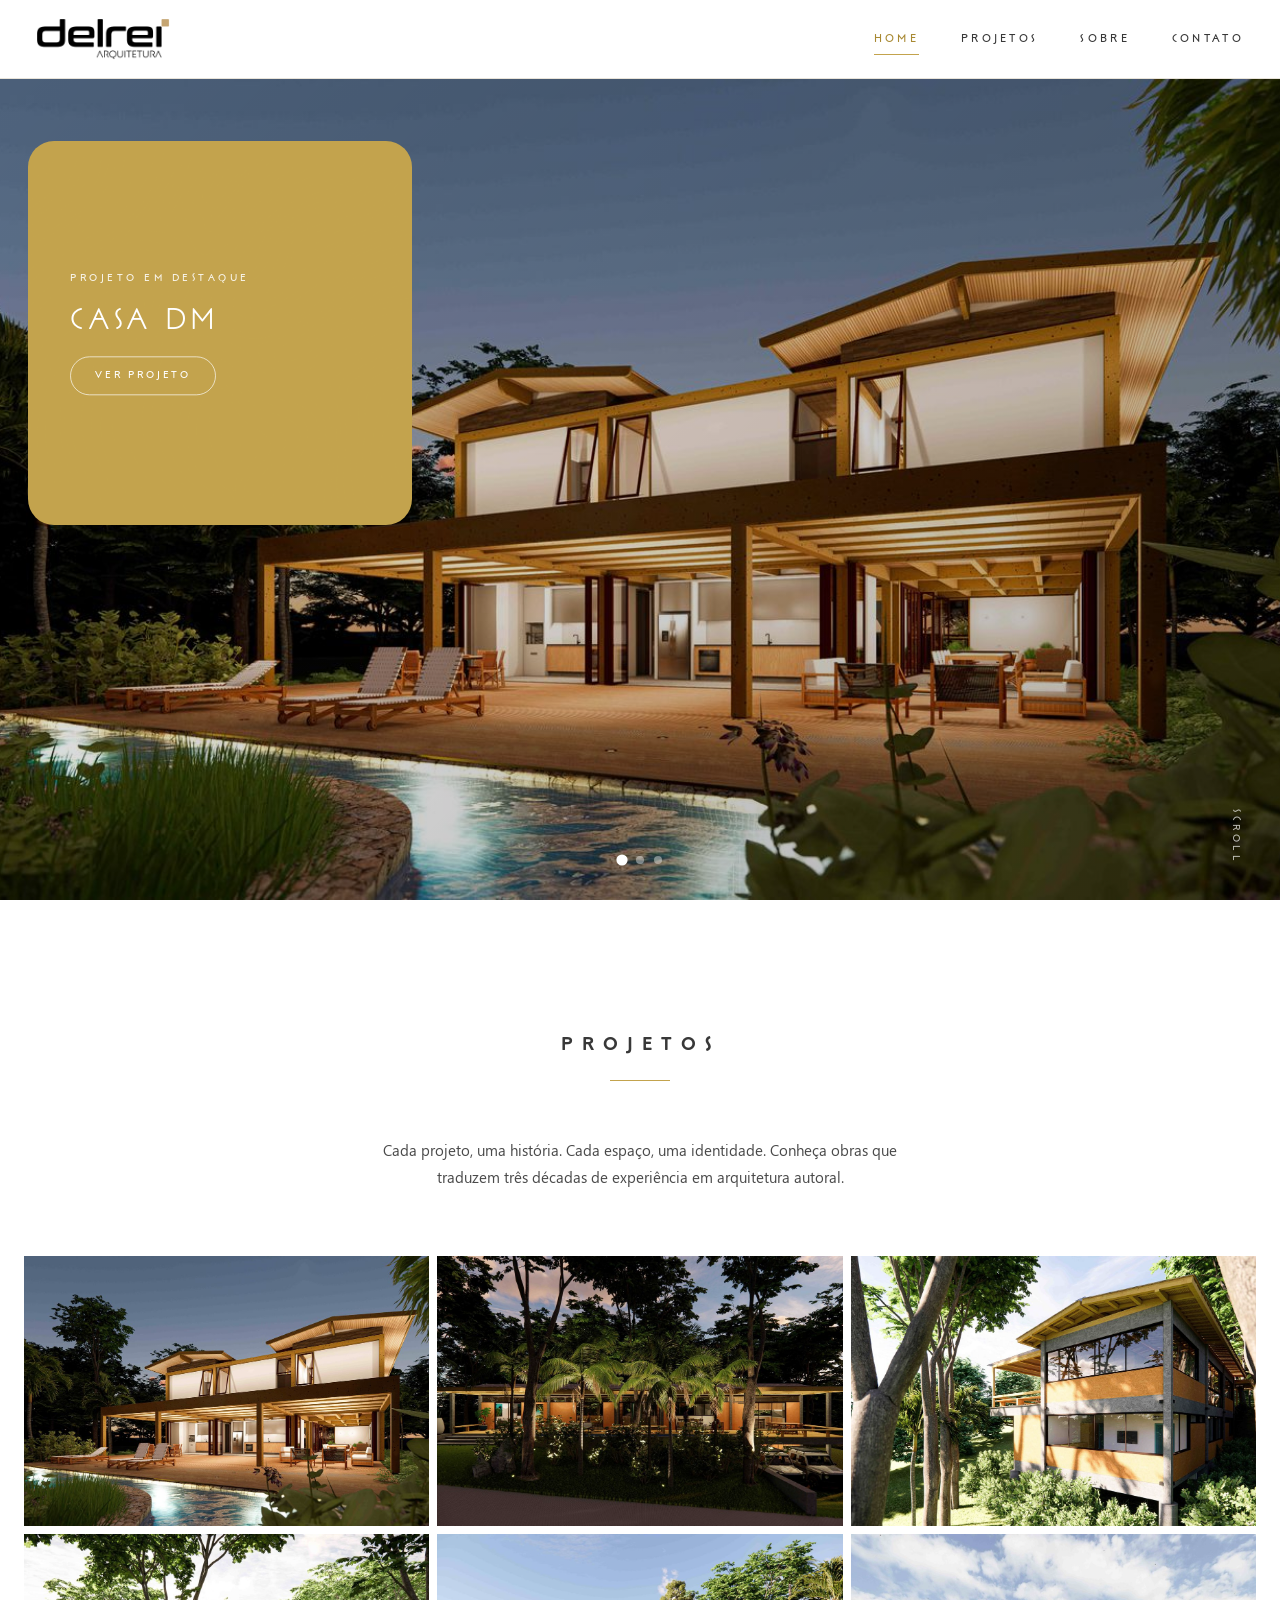
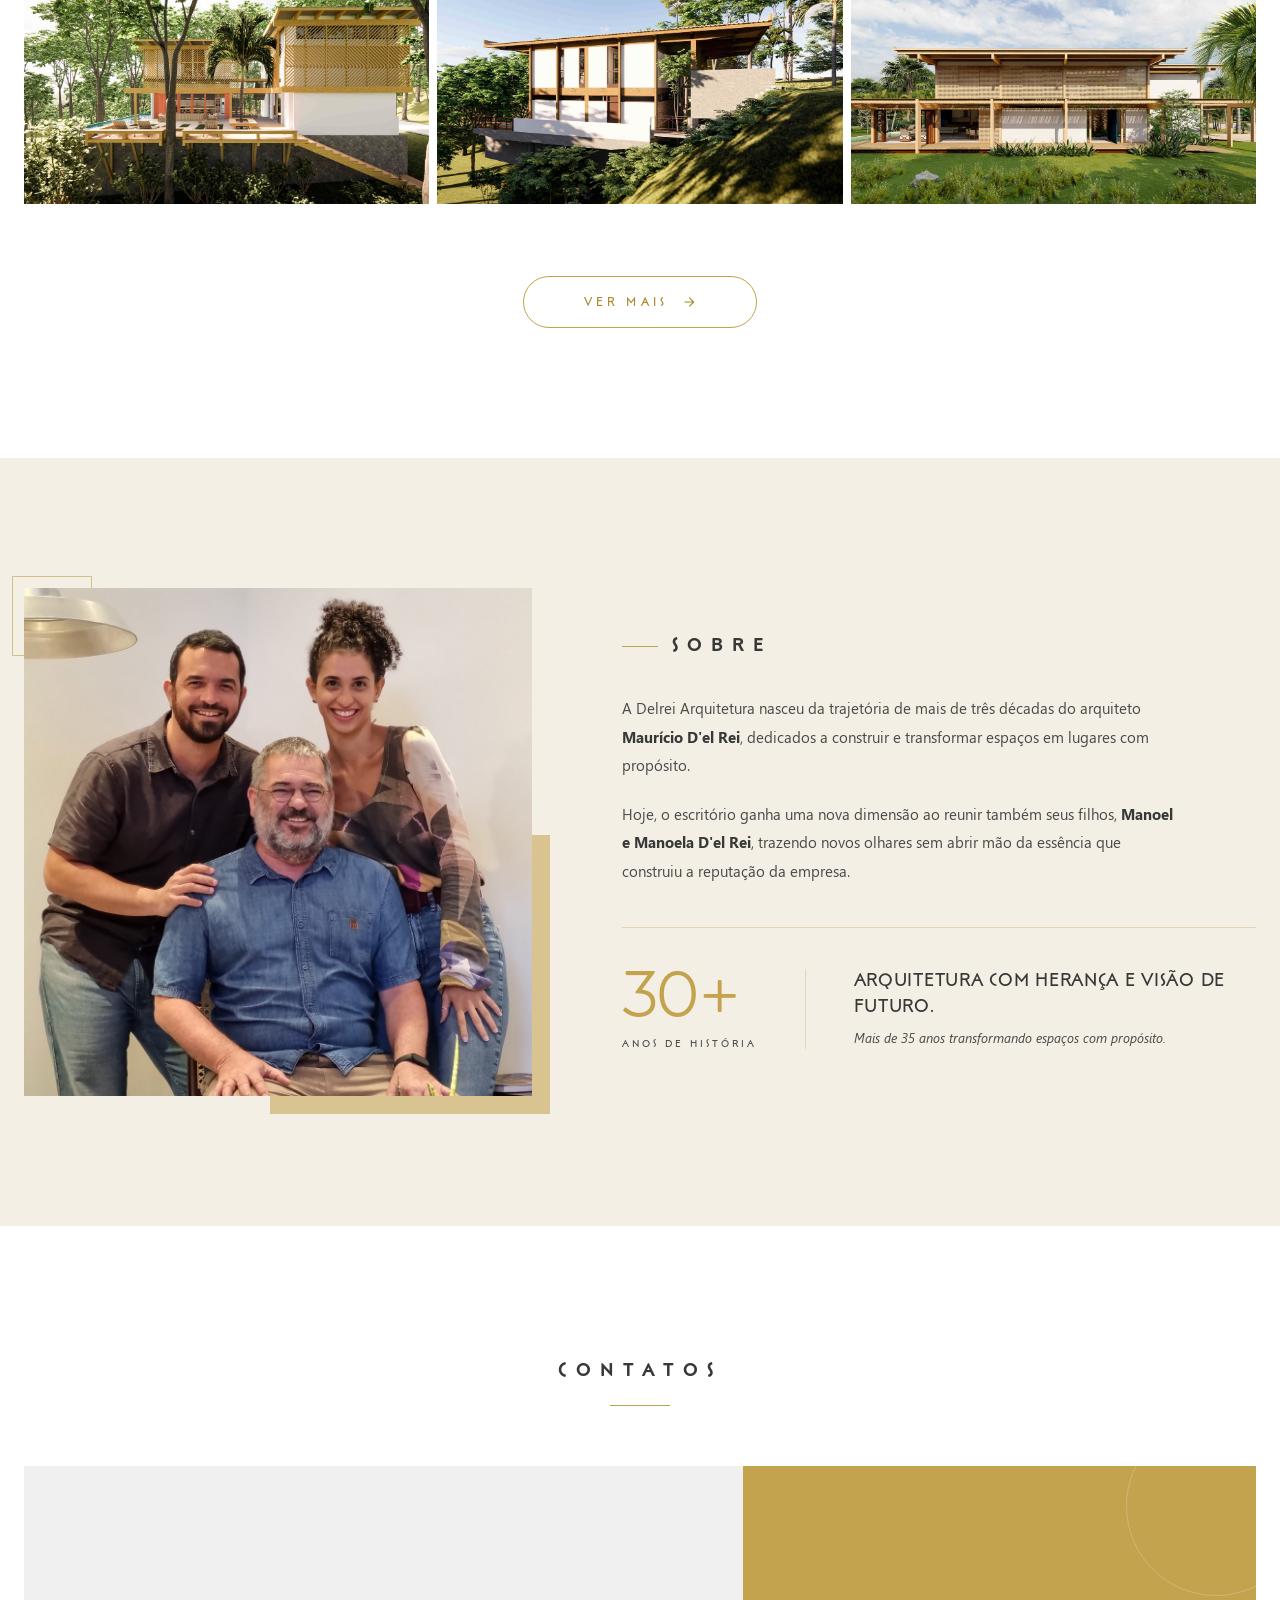
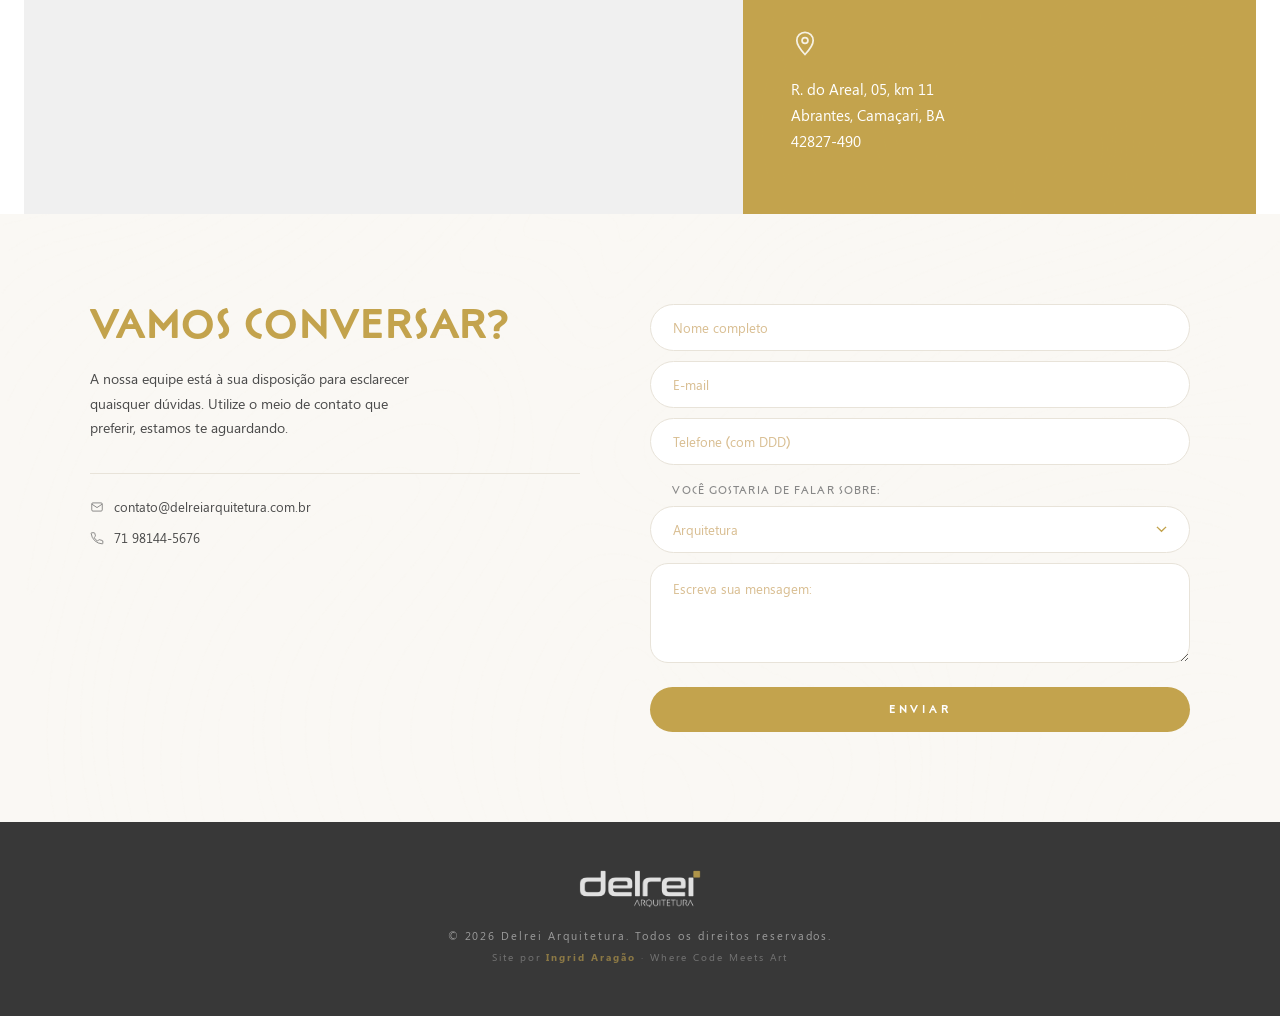
==== commit c1448a78: "Add files via upload" ====
--- a/index.html
+++ b/index.html
@@ -18,14 +18,14 @@
 .hero-slide.is-active{opacity:1;transform:scale(1);pointer-events:auto}
 .hero-slide::after{content:'';position:absolute;inset:0;background:linear-gradient(135deg,rgba(0,0,0,.04) 0%,rgba(0,0,0,.32) 100%);pointer-events:none}
 
-/* Quadrante quadrado completo, menor, no canto superior esquerdo */
-.hero-quadrant{position:absolute;top:0;left:0;width:clamp(280px,28vw,360px);aspect-ratio:1;background:var(--gold);padding:34px 38px;display:flex;align-items:center;z-index:2;overflow:hidden;pointer-events:none}
+/* Quadrante quadrado com cantos arredondados, levemente afastado das bordas */
+.hero-quadrant{position:absolute;top:clamp(48px,7vh,84px);left:clamp(20px,2.2vw,36px);width:clamp(300px,30vw,400px);aspect-ratio:1;background:var(--gold);padding:38px 42px;display:flex;align-items:center;border-radius:26px;z-index:2;overflow:hidden;pointer-events:none}
 .hero-quadrant::before{content:'';position:absolute;inset:0;background:url('img/textura.png') no-repeat center/cover;opacity:.3;mix-blend-mode:overlay;pointer-events:none}
-.hero-text{width:100%;opacity:0;position:absolute;left:38px;right:38px;top:50%;transform:translateY(-50%) translateY(8px);transition:opacity .9s ease,transform .9s ease;pointer-events:none}
+.hero-text{width:100%;opacity:0;position:absolute;left:42px;right:42px;top:50%;transform:translateY(-50%) translateY(8px);transition:opacity .9s ease,transform .9s ease;pointer-events:none}
 .hero-text.is-active{opacity:1;transform:translateY(-50%) translateY(0);pointer-events:auto}
-.hero-title{font-family:var(--font-display);font-size:clamp(22px,2.1vw,30px);font-weight:300;letter-spacing:.16em;text-transform:uppercase;color:var(--white);margin:0 0 12px;line-height:1.1}
-.hero-eyebrow{display:block;font-family:var(--font-display);font-size:10px;letter-spacing:.35em;text-transform:uppercase;color:rgba(255,255,255,.88);margin-bottom:14px;font-weight:400}
-.hero-link{display:inline-block;margin-top:4px;padding:9px 22px;border:1px solid rgba(255,255,255,.65);color:var(--white);font-family:var(--font-display);font-size:10px;letter-spacing:.28em;text-transform:uppercase;border-radius:60px;transition:all .35s ease;width:fit-content;font-weight:400}
+.hero-title{font-family:var(--font-display);font-size:clamp(24px,2.3vw,34px);font-weight:300;letter-spacing:.16em;text-transform:uppercase;color:var(--white);margin:0 0 14px;line-height:1.1}
+.hero-eyebrow{display:block;font-family:var(--font-display);font-size:10px;letter-spacing:.35em;text-transform:uppercase;color:rgba(255,255,255,.88);margin-bottom:16px;font-weight:400}
+.hero-link{display:inline-block;margin-top:6px;padding:10px 24px;border:1px solid rgba(255,255,255,.65);color:var(--white);font-family:var(--font-display);font-size:10px;letter-spacing:.28em;text-transform:uppercase;border-radius:60px;transition:all .35s ease;width:fit-content;font-weight:400}
 .hero-link:hover{background:var(--white);color:var(--gold-dark);border-color:var(--white)}
 
 .hero-dots{position:absolute;bottom:36px;left:50%;transform:translateX(-50%);display:flex;gap:10px;z-index:3}
@@ -111,8 +111,8 @@
 @media(max-width:900px){
   :root{--section-padding:72px 20px}
   .hero{margin-top:78px;height:calc(85vh - 78px);min-height:520px}
-  .hero-quadrant{width:clamp(220px,52vw,280px);padding:24px 26px}
-  .hero-text{left:26px;right:26px}
+  .hero-quadrant{top:clamp(28px,4vh,48px);left:clamp(14px,3vw,22px);width:clamp(240px,54vw,300px);padding:26px 28px;border-radius:22px}
+  .hero-text{left:28px;right:28px}
   .sobre-grid{grid-template-columns:1fr;gap:48px}
   .sobre-image::before,.sobre-image::after{display:none}
   .sobre-stats{flex-direction:column;align-items:flex-start;gap:24px}
--- a/css/base.css
+++ b/css/base.css
@@ -9,7 +9,7 @@
 
 :root{
   --gold:#C3A34D; --gold-dark:#A88932; --gold-soft:#D8BD90;
-  --black:#2C3A47; --grey-text:#4a4a4a; --grey-soft:#888; --grey-line:#e8e3d9;
+  --black:#383838; --grey-text:#4a4a4a; --grey-soft:#888; --grey-line:#e8e3d9;
   --cream:#FAF8F4; --cream-warm:#F4EFE5; --white:#FFFFFF;
   --font-display:'Posterama',sans-serif;
   --font-body:'Segoe UI','Posterama',sans-serif;
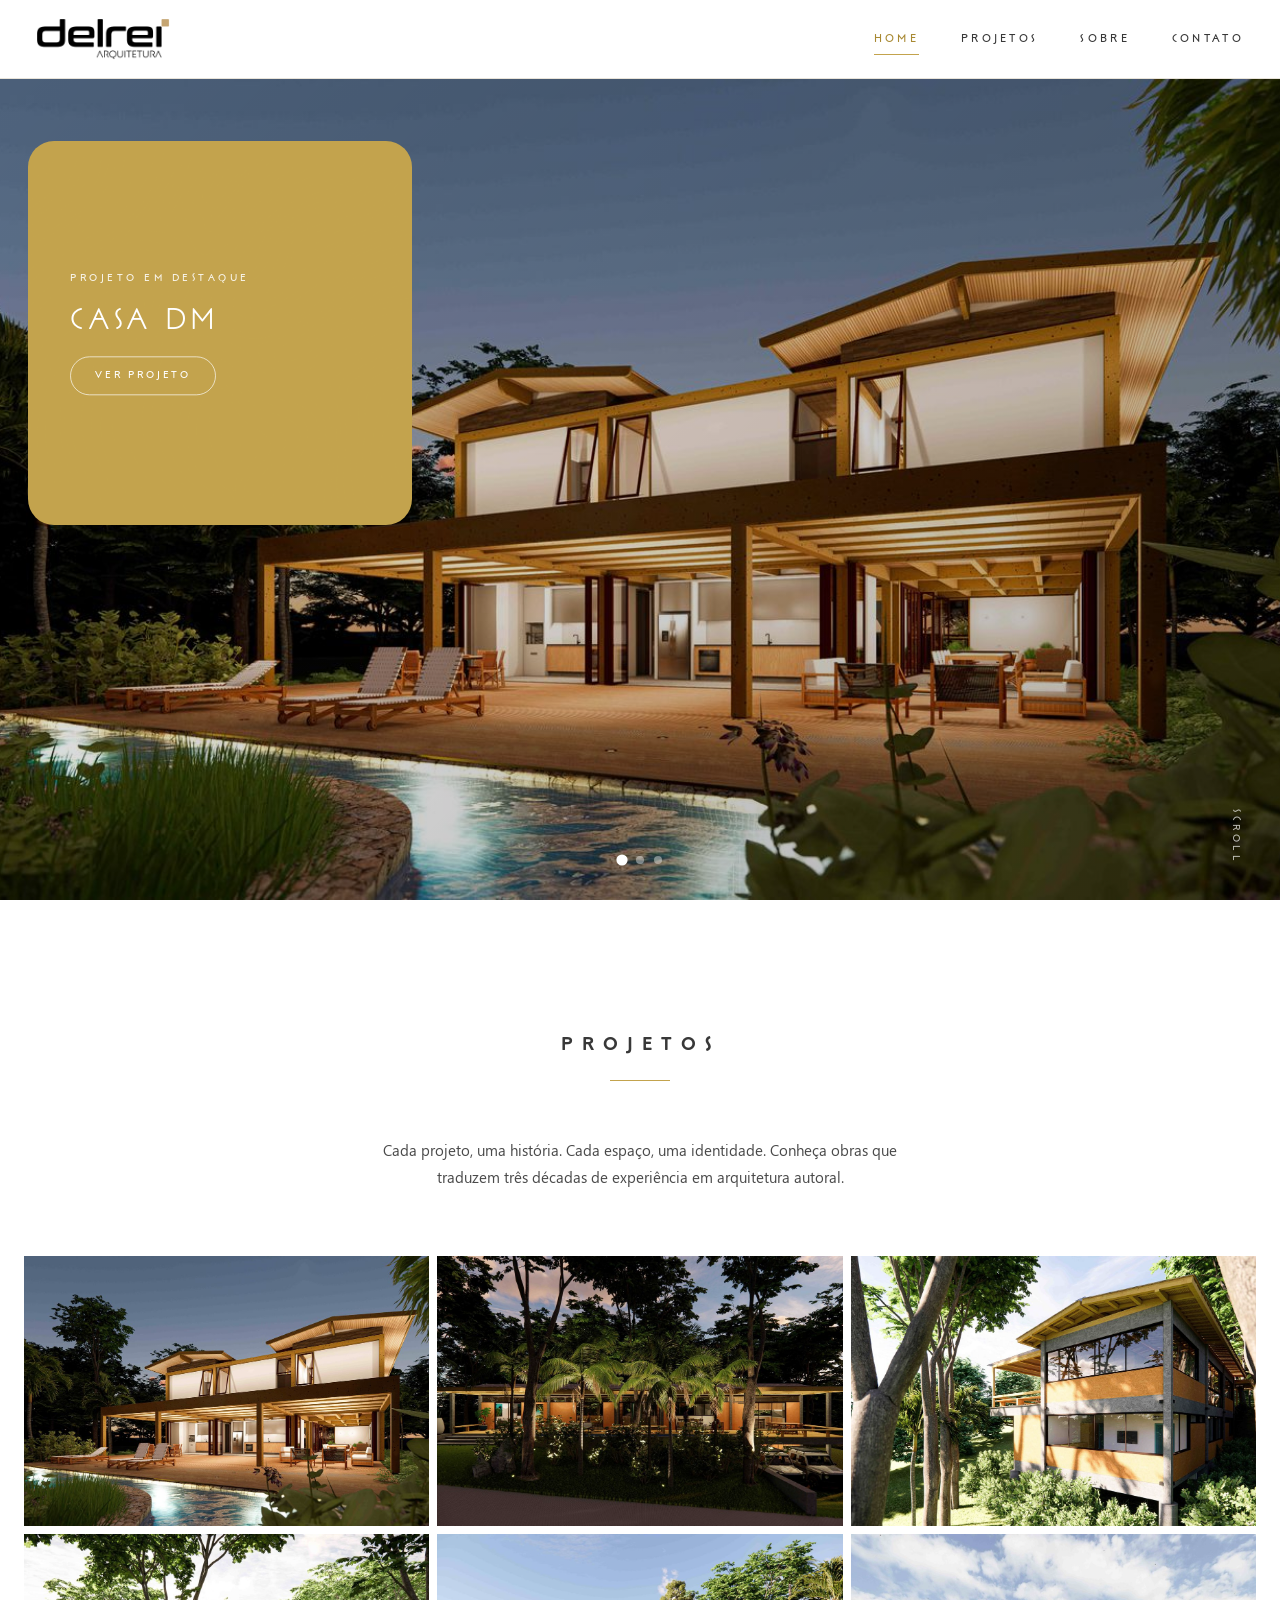
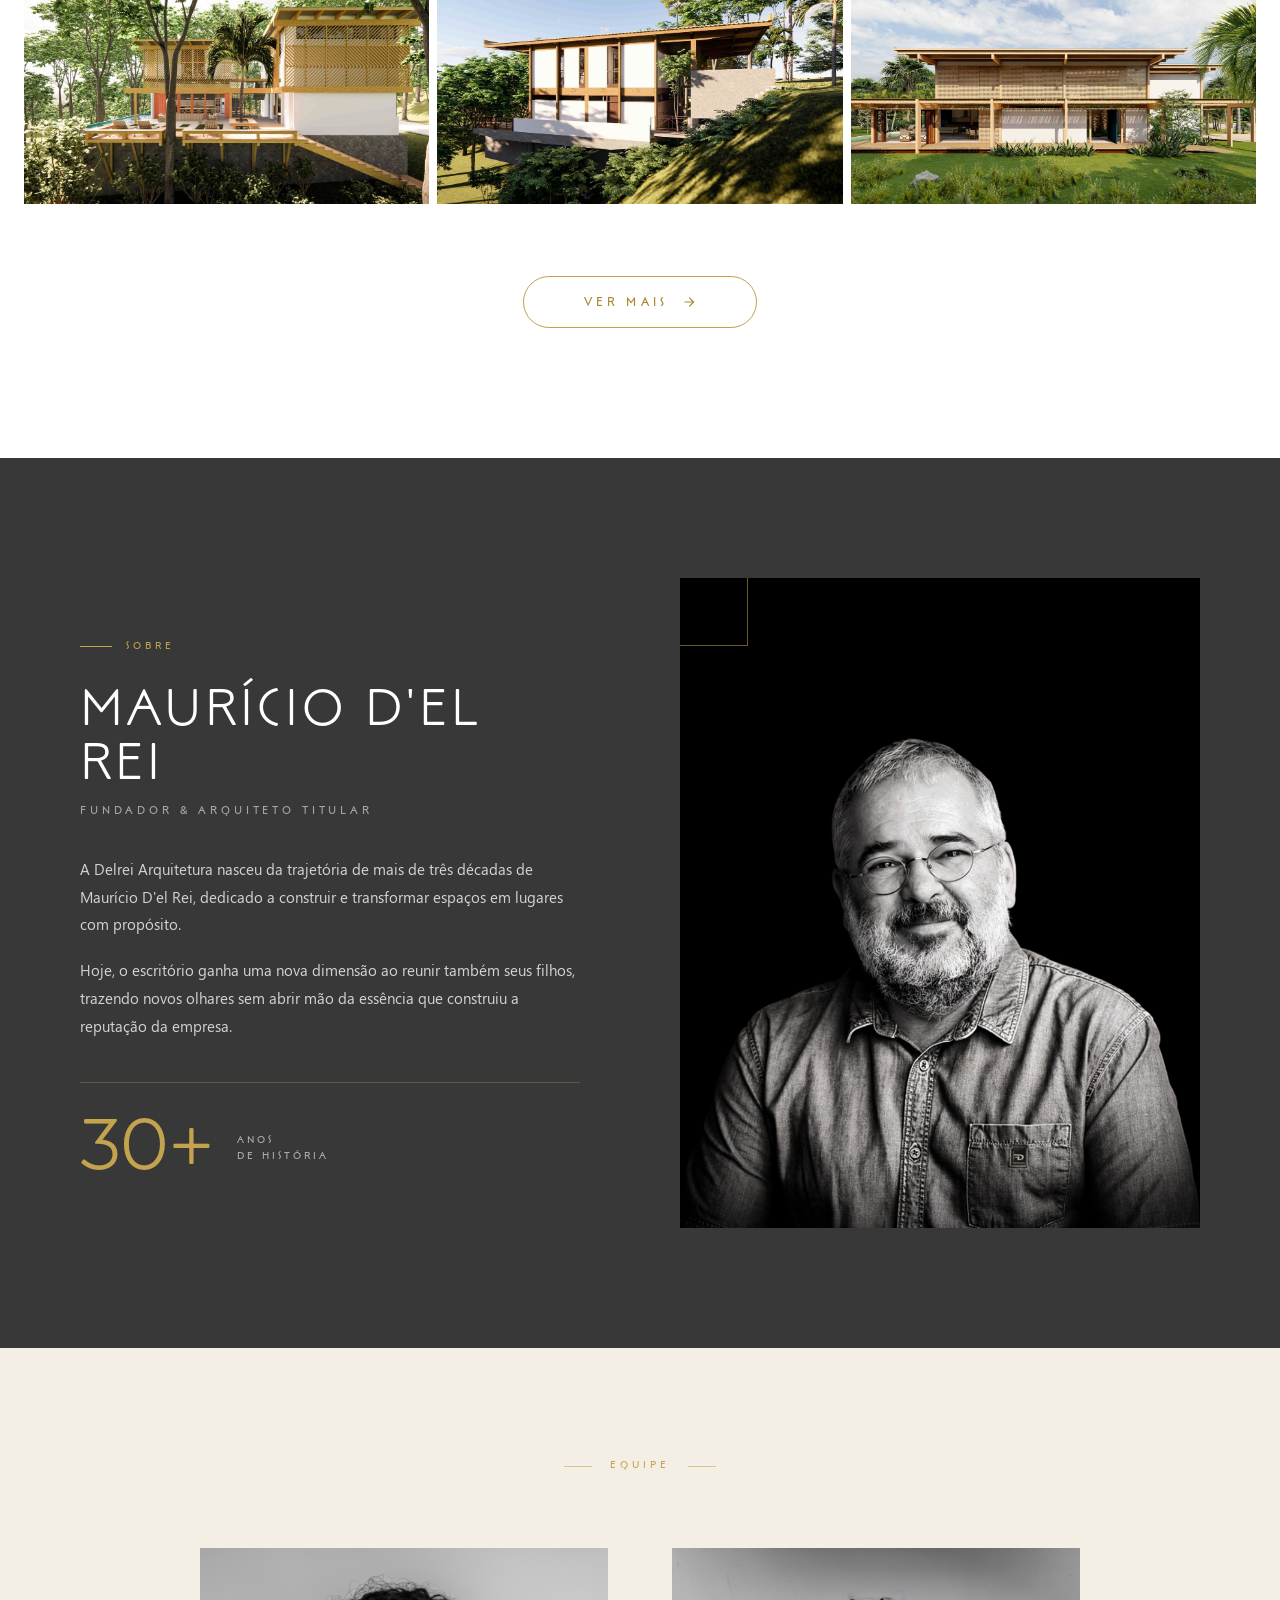
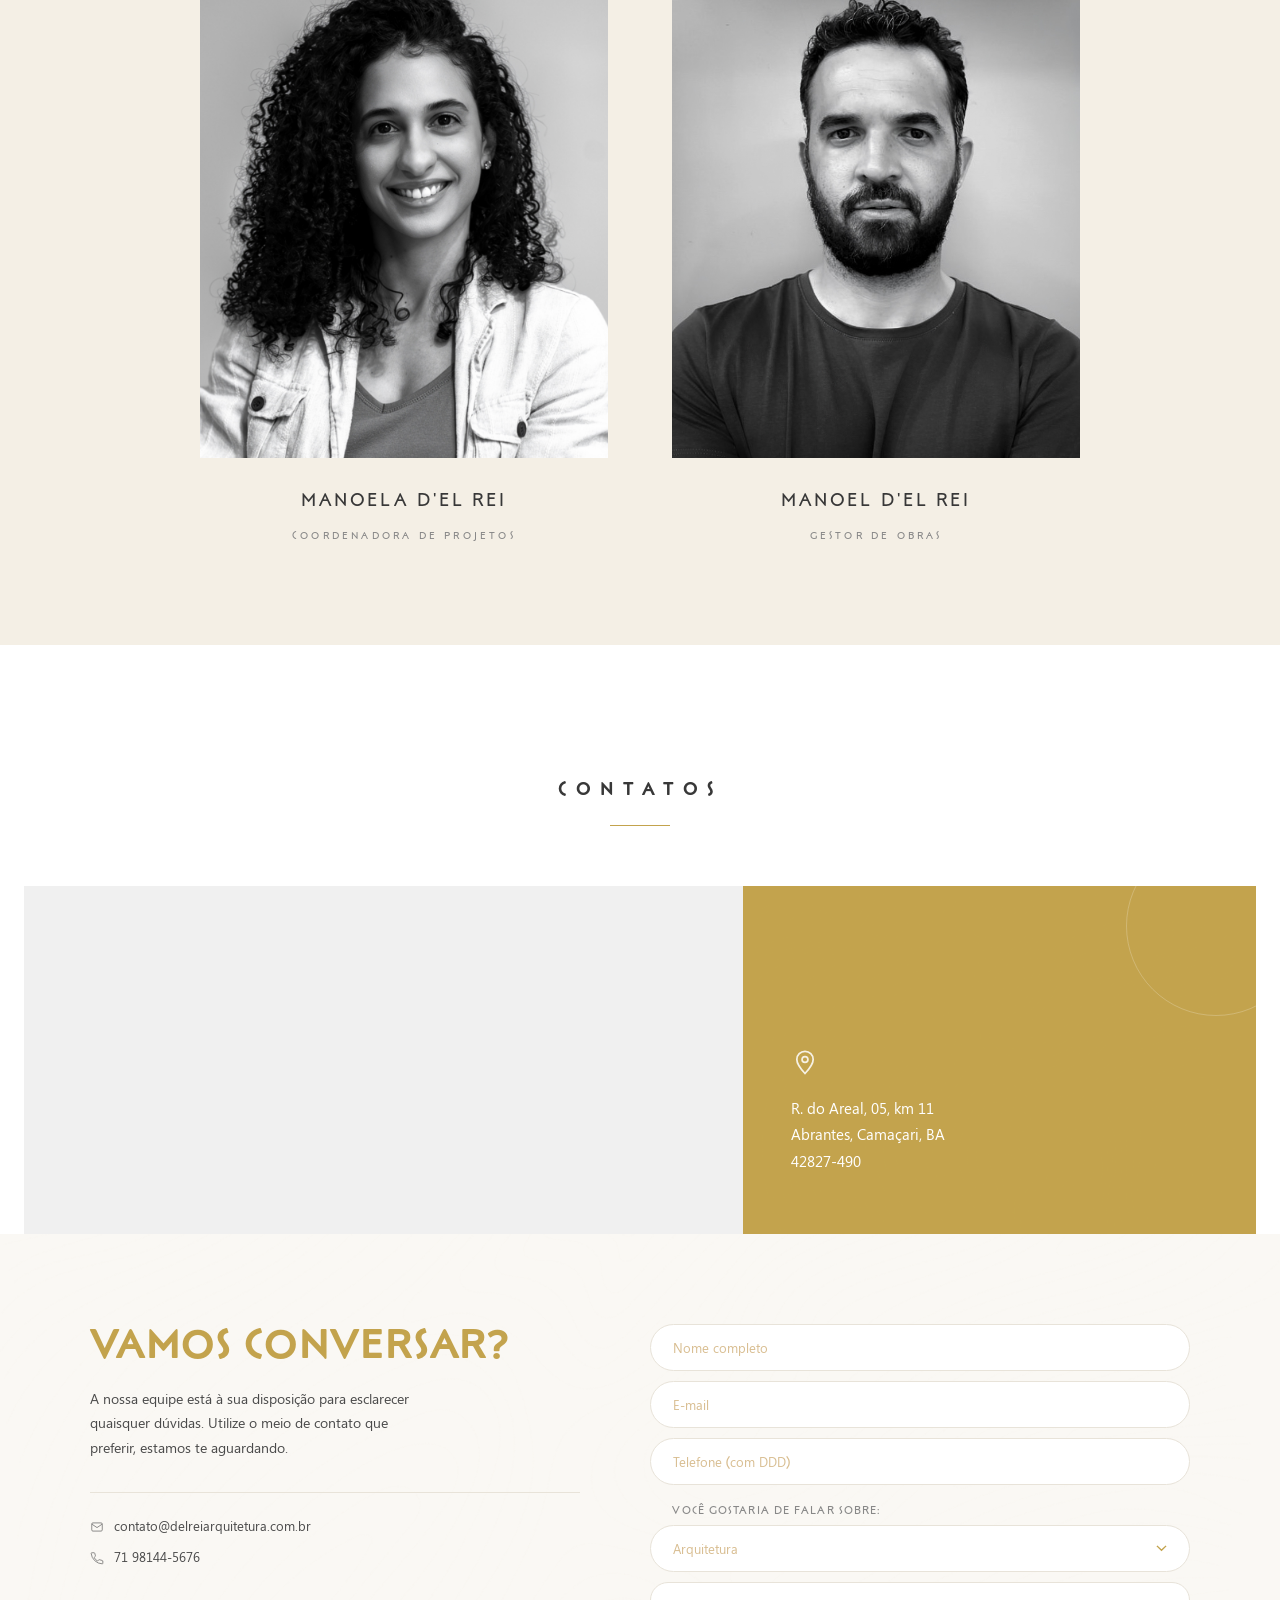
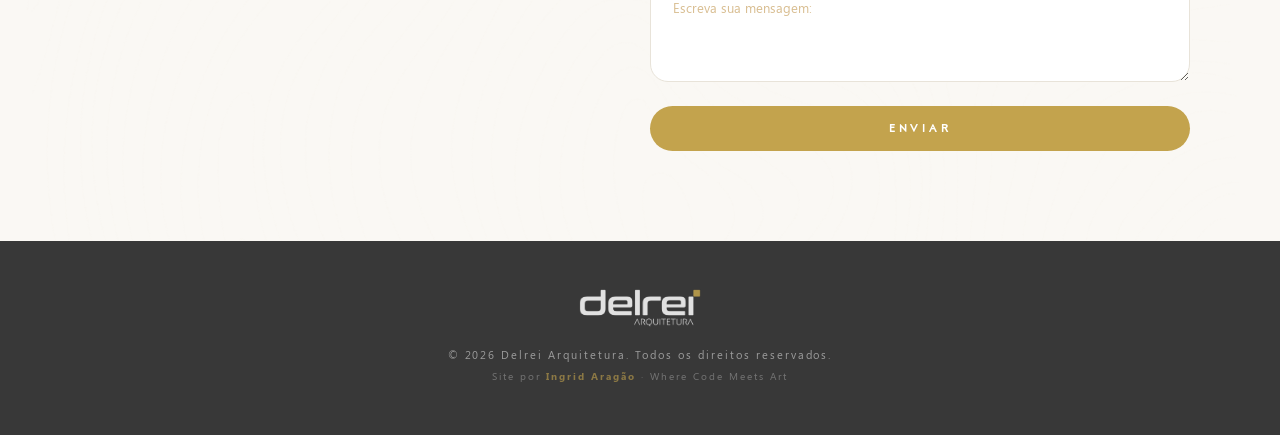
==== commit 03d68d08: "Add files via upload" ====
--- a/index.html
+++ b/index.html
@@ -54,24 +54,39 @@
 .btn-vermais:hover svg{transform:translateX(4px)}
 
 /* SOBRE */
-.sobre{padding:var(--section-padding);background:var(--cream-warm);overflow:hidden}
-.sobre-grid{display:grid;grid-template-columns:1fr 1.25fr;gap:90px;align-items:center;max-width:var(--max-width);margin:0 auto}
-.sobre-image{position:relative}
-.sobre-image img{width:100%;aspect-ratio:1/1;object-fit:cover;position:relative;z-index:1}
-.sobre-image::before{content:'';position:absolute;bottom:-18px;right:-18px;width:55%;height:55%;background:var(--gold);z-index:0;opacity:.55}
-.sobre-image::after{content:'';position:absolute;top:-12px;left:-12px;width:80px;height:80px;border:1px solid var(--gold);z-index:0;opacity:.6}
-.sobre-content .section-title{margin:0 0 32px;text-align:left;width:auto;padding-left:50px;display:block}
-.sobre-content .section-title::after{display:none}
-.sobre-content .section-title::before{content:'';position:absolute;left:0;top:50%;width:36px;height:1px;background:var(--gold)}
-.sobre-text{font-family:var(--font-body);font-size:15px;line-height:1.9;color:var(--grey-text);margin-bottom:20px;max-width:560px}
-.sobre-text strong{color:var(--black);font-weight:700}
-.sobre-stats{display:flex;gap:48px;margin-top:42px;padding-top:36px;border-top:1px solid rgba(195,163,77,.35);align-items:center}
-.sobre-stat{flex-shrink:0}
-.sobre-stat-num{font-family:var(--font-display);font-style:normal;font-size:64px;font-weight:300;color:var(--gold);line-height:1;display:block;letter-spacing:-.02em}
-.sobre-stat-label{display:block;font-family:var(--font-display);font-size:10px;letter-spacing:.3em;text-transform:uppercase;color:var(--grey-text);margin-top:8px;font-weight:400}
-.sobre-tagline{padding-left:48px;border-left:1px solid rgba(195,163,77,.3)}
-.sobre-tagline p{font-family:var(--font-display);font-size:18px;font-weight:400;color:var(--black);line-height:1.4;letter-spacing:.04em;margin:0 0 8px;text-transform:uppercase}
-.sobre-tagline-sub{display:block;font-family:var(--font-body);font-size:13px;color:var(--grey-text);line-height:1.6;font-style:italic}
+/* SOBRE: 2 blocos. Fundador destacado em grafite + trio de equipe em creme. */
+.sobre{overflow:hidden}
+
+/* Bloco 1: fundador (Maurício) destacado em fundo escuro */
+.sobre-fundador{background:var(--black);padding:120px 80px;color:var(--white);position:relative}
+.sobre-fundador-grid{display:grid;grid-template-columns:1fr 1fr;gap:80px;align-items:center;max-width:var(--max-width);margin:0 auto}
+.sobre-fundador-texto{padding-right:20px}
+.sobre-fundador-eyebrow{display:inline-flex;align-items:center;gap:14px;font-family:var(--font-display);font-size:10px;letter-spacing:.4em;text-transform:uppercase;color:var(--gold);margin-bottom:28px;font-weight:400}
+.sobre-fundador-eyebrow::before{content:'';width:32px;height:1px;background:var(--gold)}
+.sobre-fundador-nome{font-family:var(--font-display);font-size:clamp(34px,4vw,52px);font-weight:300;letter-spacing:.08em;text-transform:uppercase;color:var(--white);margin:0 0 10px;line-height:1.05}
+.sobre-fundador-cargo{display:block;font-family:var(--font-display);font-size:11px;letter-spacing:.35em;text-transform:uppercase;color:rgba(255,255,255,.55);margin-bottom:36px;font-weight:400}
+.sobre-fundador-texto p{font-family:var(--font-body);font-size:15px;line-height:1.85;color:rgba(255,255,255,.78);margin:0 0 18px;max-width:520px}
+.sobre-fundador-stats{display:flex;align-items:center;gap:22px;margin-top:42px;padding-top:32px;border-top:1px solid rgba(195,163,77,.3)}
+.sobre-fundador-num{font-family:var(--font-display);font-size:72px;font-weight:300;color:var(--gold);line-height:.9;letter-spacing:-.02em}
+.sobre-fundador-label{display:block;font-family:var(--font-display);font-size:10px;letter-spacing:.3em;text-transform:uppercase;color:rgba(255,255,255,.6);font-weight:400;line-height:1.6}
+.sobre-fundador-foto{position:relative;aspect-ratio:4/5;overflow:hidden}
+.sobre-fundador-foto img{width:100%;height:100%;object-fit:cover;object-position:center 28%}
+.sobre-fundador-foto::before{content:'';position:absolute;top:-12px;left:-12px;width:80px;height:80px;border:1px solid var(--gold);z-index:2;opacity:.55}
+
+/* Bloco 2: equipe (Manoela + Manoel) em fundo creme */
+.sobre-equipe{background:var(--cream-warm);padding:100px 80px}
+.sobre-equipe-header{text-align:center;margin:0 auto 72px}
+.sobre-equipe-eyebrow{display:inline-block;font-family:var(--font-display);font-size:10px;letter-spacing:.4em;text-transform:uppercase;color:var(--gold);font-weight:400;position:relative;padding:0 18px}
+.sobre-equipe-eyebrow::before,.sobre-equipe-eyebrow::after{content:'';position:absolute;top:50%;width:28px;height:1px;background:rgba(195,163,77,.55)}
+.sobre-equipe-eyebrow::before{right:100%}
+.sobre-equipe-eyebrow::after{left:100%}
+.sobre-equipe-grid{display:grid;grid-template-columns:repeat(2,1fr);gap:64px;max-width:880px;margin:0 auto}
+.equipe-card{text-align:center}
+.equipe-card-foto{aspect-ratio:4/5;overflow:hidden;margin-bottom:28px;background:var(--cream)}
+.equipe-card-foto img{width:100%;height:100%;object-fit:cover;transition:transform 1s cubic-bezier(.16,1,.3,1)}
+.equipe-card:hover .equipe-card-foto img{transform:scale(1.04)}
+.equipe-card-nome{display:block;font-family:var(--font-display);font-size:18px;letter-spacing:.16em;text-transform:uppercase;color:var(--black);margin-bottom:10px;font-weight:400}
+.equipe-card-cargo{display:block;font-family:var(--font-display);font-size:10px;letter-spacing:.32em;text-transform:uppercase;color:var(--grey-soft);font-weight:400}
 
 /* CONTATOS */
 .contatos{padding:130px 24px 0}
@@ -107,18 +122,21 @@
 .form-msg{padding:14px 20px;border-radius:60px;margin-bottom:14px;font-family:var(--font-body);font-size:12px;text-align:center}
 .form-msg--ok{background:var(--white);border:1px solid var(--gold);color:var(--gold-dark)}
 
-@media(max-width:1024px){.projetos-grid{grid-template-columns:repeat(2,1fr)}.sobre-grid{gap:60px}}
+@media(max-width:1024px){.projetos-grid{grid-template-columns:repeat(2,1fr)}.sobre-fundador-grid{gap:56px}}
 @media(max-width:900px){
   :root{--section-padding:72px 20px}
   .hero{margin-top:78px;height:calc(85vh - 78px);min-height:520px}
   .hero-quadrant{top:clamp(28px,4vh,48px);left:clamp(14px,3vw,22px);width:clamp(240px,54vw,300px);padding:26px 28px;border-radius:22px}
   .hero-text{left:28px;right:28px}
-  .sobre-grid{grid-template-columns:1fr;gap:48px}
-  .sobre-image::before,.sobre-image::after{display:none}
-  .sobre-stats{flex-direction:column;align-items:flex-start;gap:24px}
-  .sobre-stat-num{font-size:48px}
-  .sobre-tagline{padding-left:0;border-left:none;padding-top:24px;border-top:1px solid rgba(195,163,77,.3)}
-  .sobre-tagline p{font-size:15px}
+  .sobre-fundador{padding:72px 20px}
+  .sobre-fundador-grid{grid-template-columns:1fr;gap:48px}
+  .sobre-fundador-texto{padding-right:0}
+  .sobre-fundador-foto{order:-1;aspect-ratio:3/4;max-width:340px;margin:0 auto}
+  .sobre-fundador-stats{gap:18px}
+  .sobre-fundador-num{font-size:54px}
+  .sobre-equipe{padding:72px 20px}
+  .sobre-equipe-header{margin-bottom:48px}
+  .sobre-equipe-grid{grid-template-columns:1fr;gap:48px;max-width:380px}
   .contatos-grid{grid-template-columns:1fr}
   .map-wrapper iframe{min-height:240px}
   .address-card{padding:36px 28px}
@@ -217,24 +235,46 @@
 
   <!-- SOBRE -->
   <section id="sobre" class="sobre">
-    <div class="sobre-grid">
-      <div class="sobre-image reveal">
-        <img src="img/sobre-equipe-sq.jpg" alt="Maurício, Manoel e Manoela D'el Rei">
-      </div>
-      <div class="sobre-content reveal">
-        <h2 class="section-title">Sobre</h2>
-        <p class="sobre-text">A Delrei Arquitetura nasceu da trajetória de mais de três décadas do arquiteto <strong>Maurício D'el Rei</strong>, dedicados a construir e transformar espaços em lugares com propósito.</p>
-        <p class="sobre-text">Hoje, o escritório ganha uma nova dimensão ao reunir também seus filhos, <strong>Manoel e Manoela D'el Rei</strong>, trazendo novos olhares sem abrir mão da essência que construiu a reputação da empresa.</p>
-        <div class="sobre-stats">
-          <div class="sobre-stat">
-            <span class="sobre-stat-num">30+</span>
-            <span class="sobre-stat-label">Anos de história</span>
-          </div>
-          <div class="sobre-tagline">
-            <p>Arquitetura com herança e visão de futuro.</p>
-            <span class="sobre-tagline-sub">Mais de 35 anos transformando espaços com propósito.</span>
+    <!-- Bloco 1: Fundador destacado -->
+    <div class="sobre-fundador">
+      <div class="sobre-fundador-grid">
+        <div class="sobre-fundador-texto reveal">
+          <span class="sobre-fundador-eyebrow">Sobre</span>
+          <h2 class="sobre-fundador-nome">Maurício D'el Rei</h2>
+          <span class="sobre-fundador-cargo">Fundador &amp; Arquiteto Titular</span>
+          <p>A Delrei Arquitetura nasceu da trajetória de mais de três décadas de Maurício D'el Rei, dedicado a construir e transformar espaços em lugares com propósito.</p>
+          <p>Hoje, o escritório ganha uma nova dimensão ao reunir também seus filhos, trazendo novos olhares sem abrir mão da essência que construiu a reputação da empresa.</p>
+          <div class="sobre-fundador-stats">
+            <span class="sobre-fundador-num">30+</span>
+            <span class="sobre-fundador-label">Anos<br>de história</span>
           </div>
         </div>
+        <div class="sobre-fundador-foto reveal">
+          <img src="img/equipe/mauricio.jpg" alt="Maurício D'el Rei">
+        </div>
+      </div>
+    </div>
+
+    <!-- Bloco 2: Equipe -->
+    <div class="sobre-equipe">
+      <div class="sobre-equipe-header reveal">
+        <span class="sobre-equipe-eyebrow">Equipe</span>
+      </div>
+      <div class="sobre-equipe-grid reveal-stagger">
+        <a class="equipe-card">
+          <div class="equipe-card-foto">
+            <img src="img/equipe/manoela.jpg" alt="Manoela D'el Rei" loading="lazy">
+          </div>
+          <span class="equipe-card-nome">Manoela D'el Rei</span>
+          <span class="equipe-card-cargo">Coordenadora de Projetos</span>
+        </a>
+        <a class="equipe-card">
+          <div class="equipe-card-foto">
+            <img src="img/equipe/manoel.jpg" alt="Manoel D'el Rei" loading="lazy">
+          </div>
+          <span class="equipe-card-nome">Manoel D'el Rei</span>
+          <span class="equipe-card-cargo">Gestor de Obras</span>
+        </a>
       </div>
     </div>
   </section>
